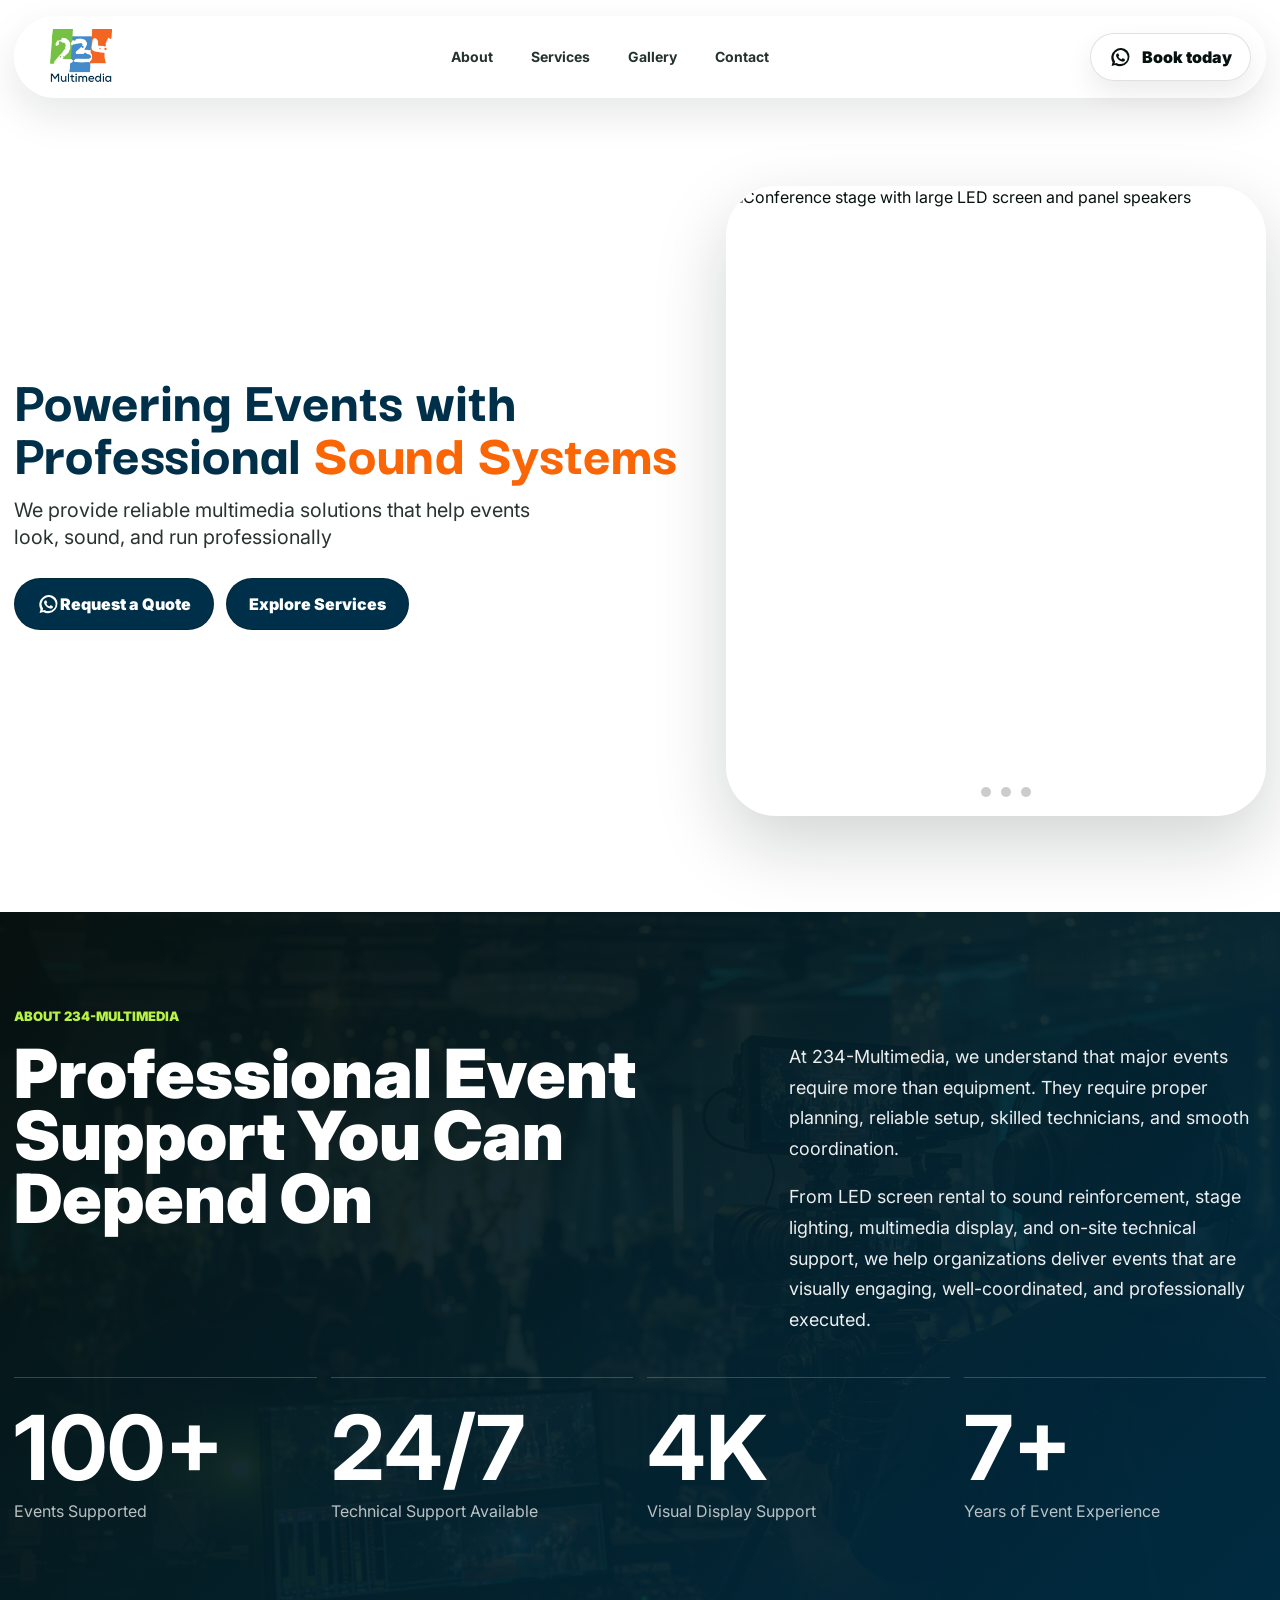
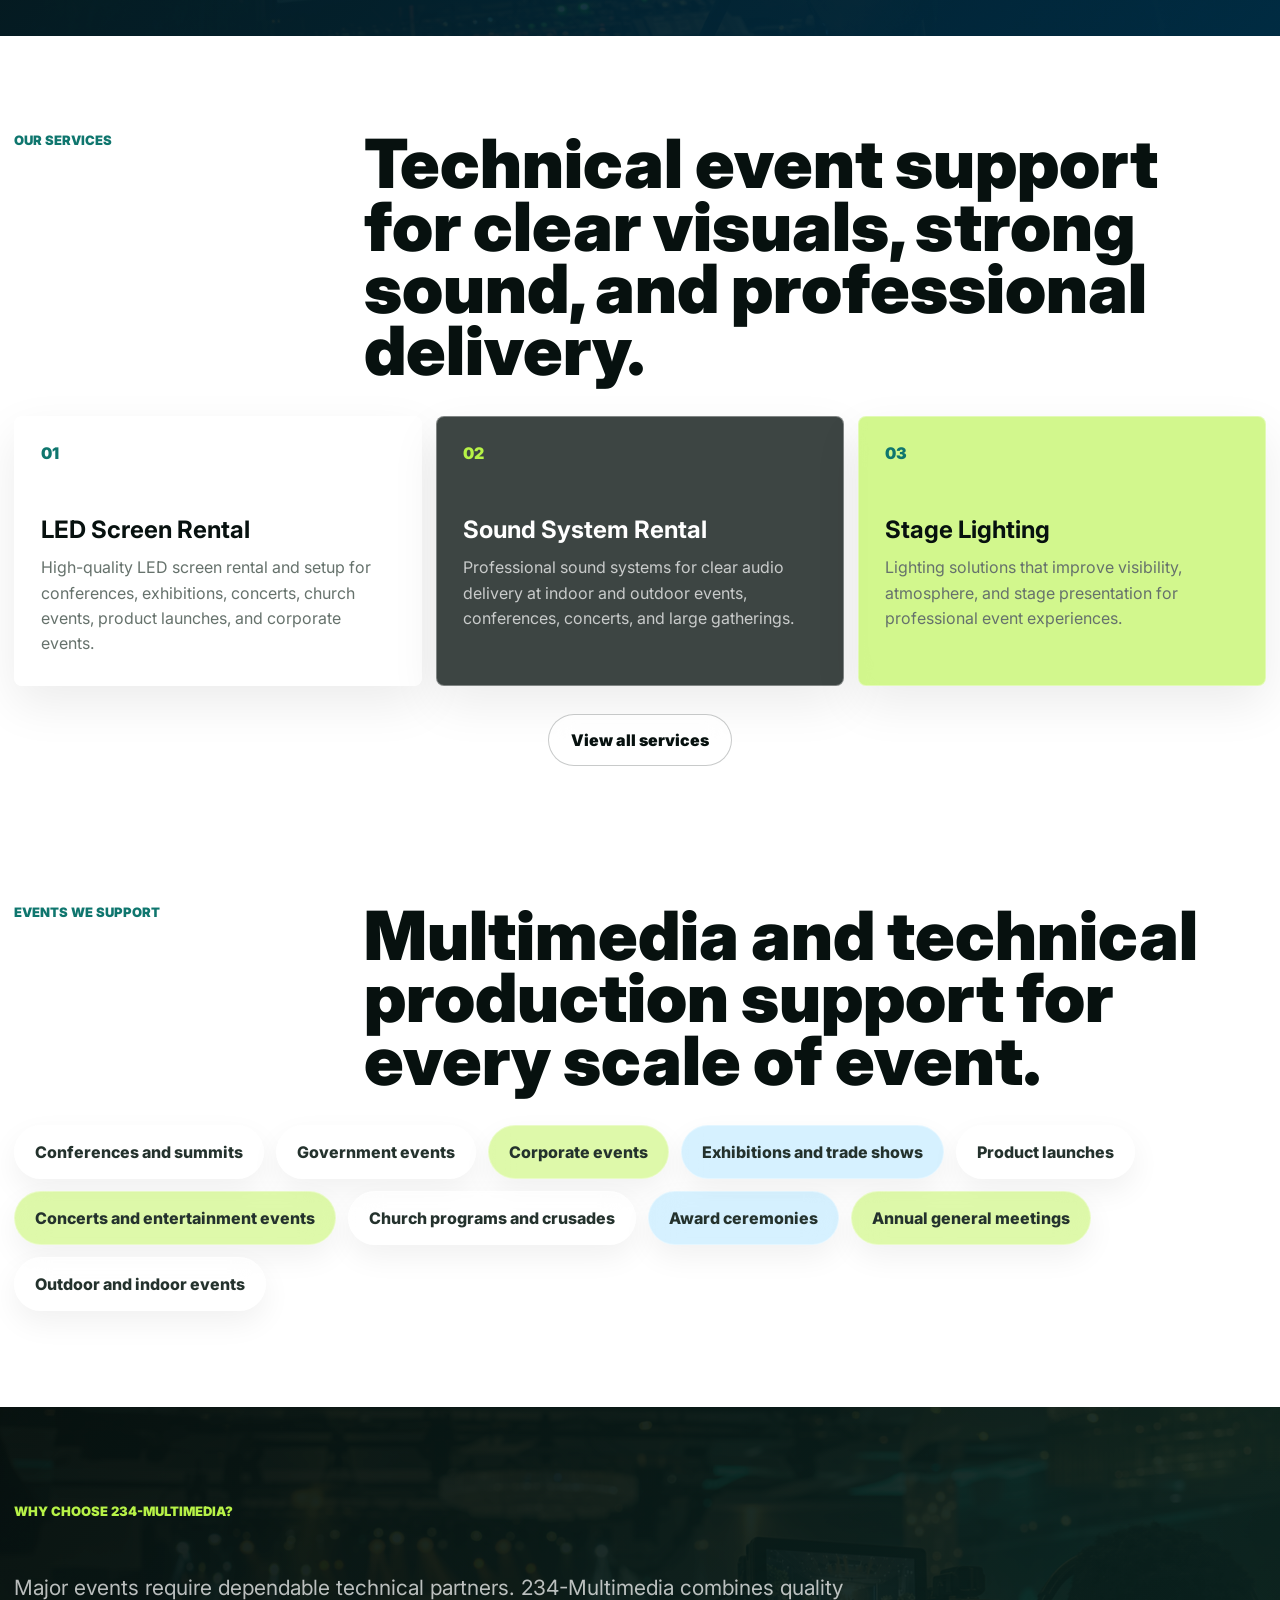
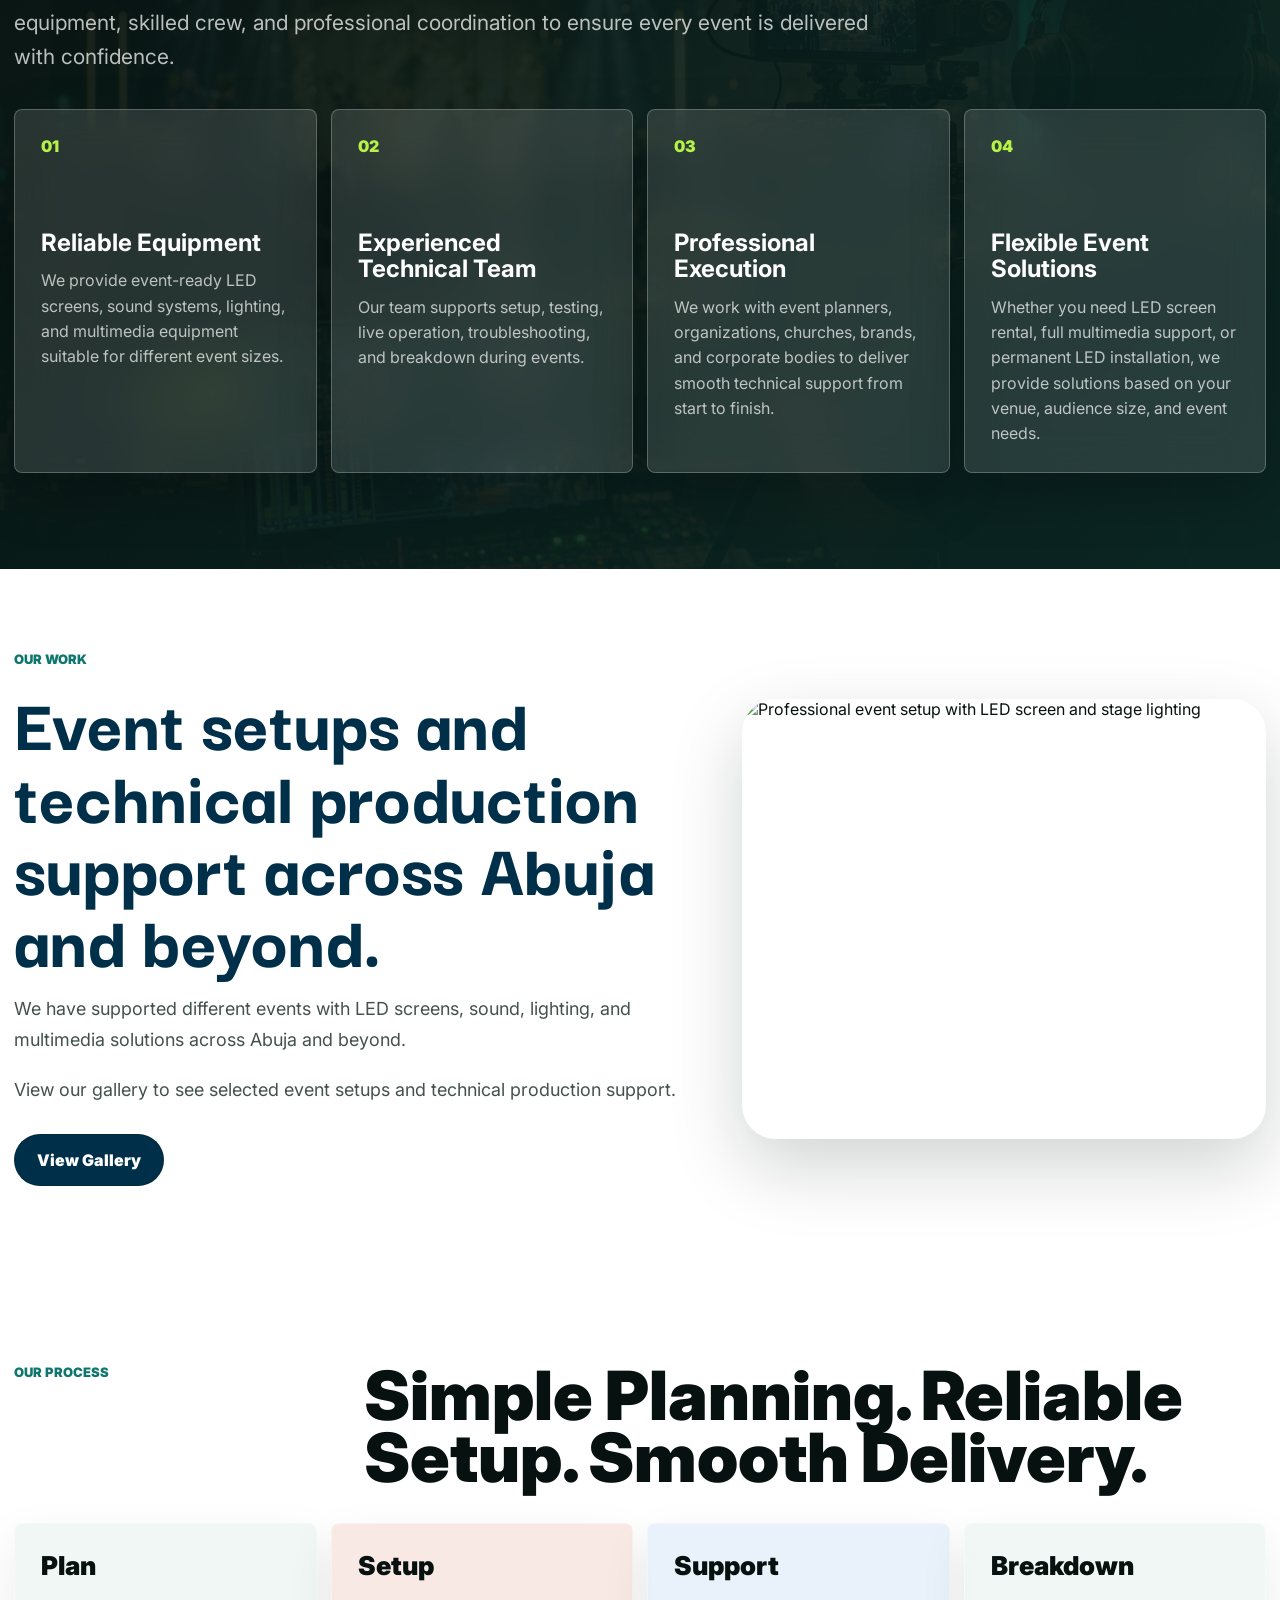
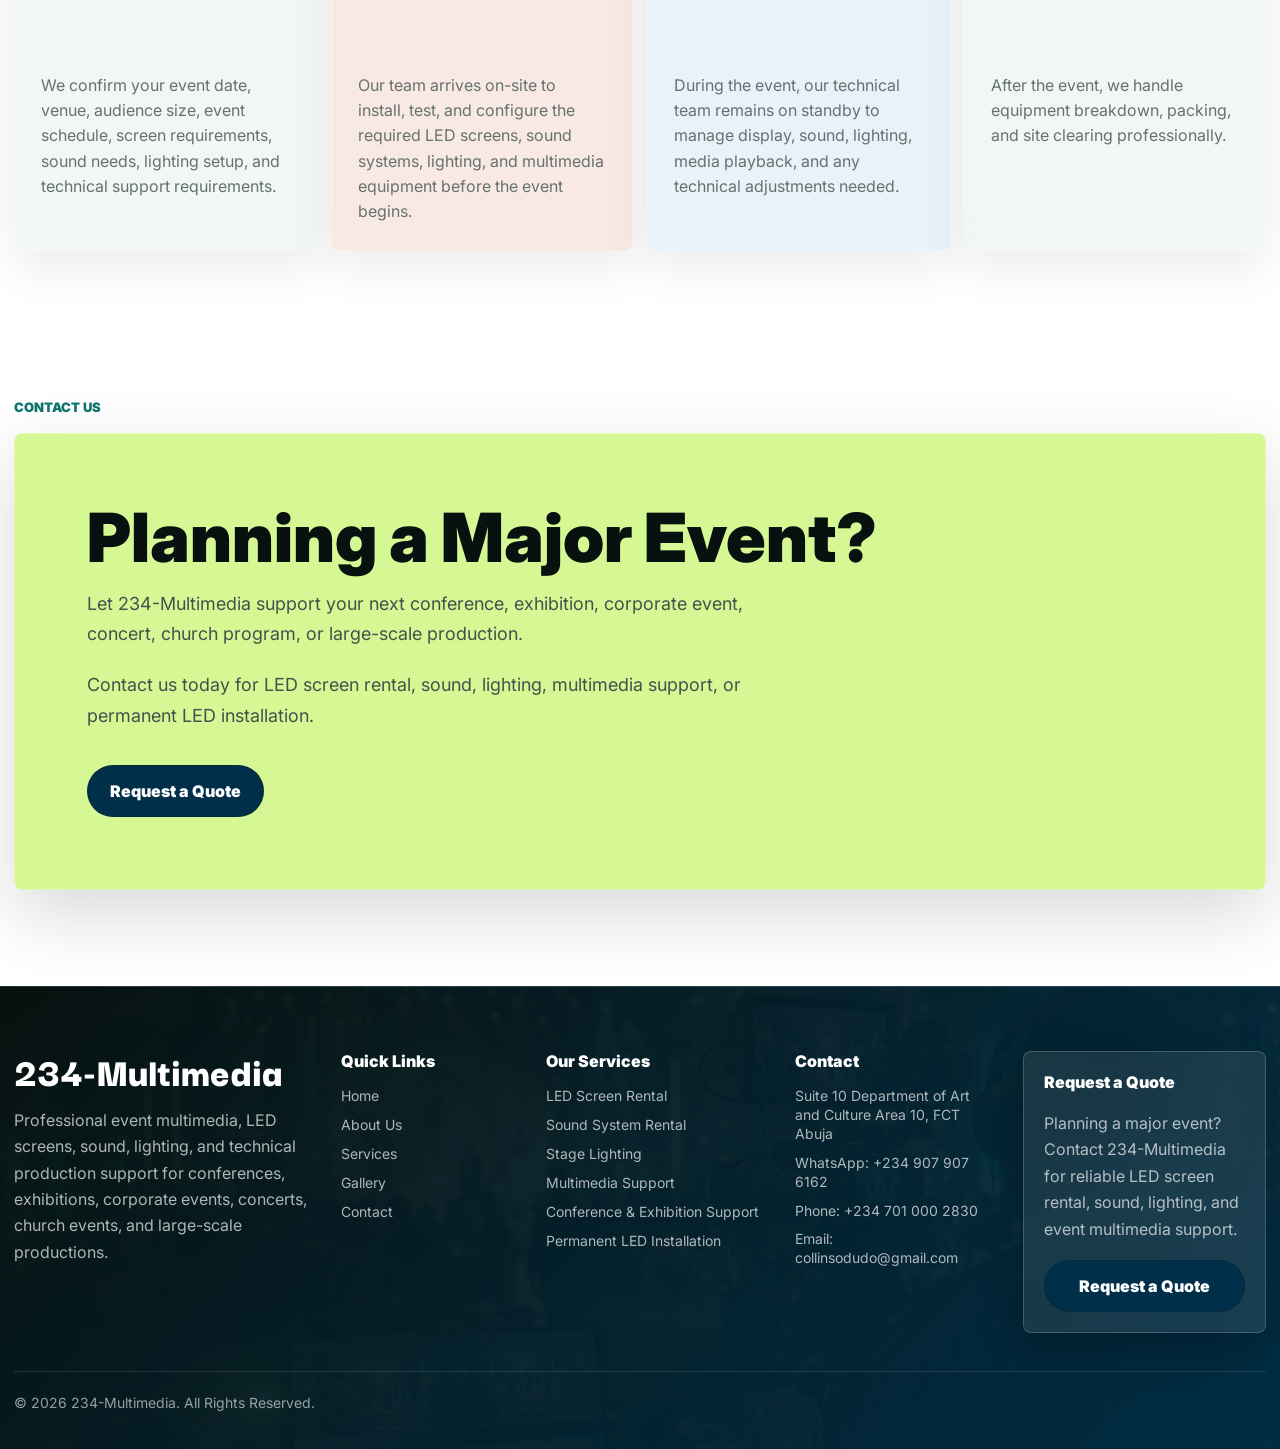
==== index.html @ 144f9b6d "Initial 234-Multimedia website" ====
<!DOCTYPE html>
<html lang="en">
<head>
  <meta charset="UTF-8">
  <meta name="viewport" content="width=device-width, initial-scale=1.0">
  <title>234-Multimedia | LED Screens, Sound, Lighting &amp; Event Support</title>
  <meta name="description" content="234-Multimedia provides LED screen rental, sound systems, stage lighting, media support, and technical production for events across Abuja and beyond.">
  <meta name="robots" content="index, follow">
  <meta name="theme-color" content="#003049">
  <meta name="geo.region" content="NG-FC">
  <meta name="geo.placename" content="Abuja">
  <meta property="og:site_name" content="234-Multimedia">
  <meta property="og:type" content="website">
  <meta property="og:title" content="234-Multimedia | LED Screens, Sound, Lighting &amp; Event Support">
  <meta property="og:description" content="LED screen rental, sound systems, stage lighting, media support, and technical production for events across Abuja and beyond.">
  <meta property="og:image" content="assets/hero-led-3.png">
  <meta name="twitter:card" content="summary_large_image">
  <meta name="twitter:title" content="234-Multimedia | LED Screens, Sound, Lighting &amp; Event Support">
  <meta name="twitter:description" content="LED screen rental, sound systems, stage lighting, media support, and technical production for events across Abuja and beyond.">
  <meta name="twitter:image" content="assets/hero-led-3.png">
  <link rel="preconnect" href="https://fonts.googleapis.com">
  <link rel="preconnect" href="https://fonts.gstatic.com" crossorigin>
  <link rel="preload" as="image" href="assets/hero-led-1.png">
  <link href="https://fonts.googleapis.com/css2?family=Darker+Grotesque:wght@700;800;900&family=Inter:wght@400;500;600;700;800;900&display=swap" rel="stylesheet">
  <link rel="icon" type="image/png" href="assets/234%20logo.png">
  <link rel="stylesheet" href="styles.css">
  <script type="application/ld+json">
    {
      "@context": "https://schema.org",
      "@type": "ProfessionalService",
      "name": "234-Multimedia",
      "description": "Event technical production company providing LED screen rental, sound systems, stage lighting, media support, and permanent LED installation.",
      "telephone": "+2349079076162",
      "email": "collinsodudo@gmail.com",
      "address": {
        "@type": "PostalAddress",
        "streetAddress": "Suite 10 Department of Art and Culture Area 10",
        "addressLocality": "Abuja",
        "addressRegion": "FCT",
        "addressCountry": "NG"
      },
      "areaServed": ["Abuja", "Nigeria"],
      "serviceType": [
        "LED Screen Rental",
        "Sound System Rental",
        "Stage Lighting",
        "Media Support",
        "Conference and Exhibition Support",
        "Permanent LED Screen Installation"
      ]
    }
  </script>
</head>
<body>
  <a class="skip-link" href="#top">Skip to content</a>
  <header class="site-header">
    <a class="brand" href="#top" aria-label="234-Multimedia home">
      <img src="assets/234 logo.png" alt="234-Multimedia" decoding="async">
    </a>

    <button class="menu-toggle" type="button" aria-label="Open menu" aria-expanded="false">
      <span></span>
      <span></span>
    </button>

    <nav class="nav-links" aria-label="Primary navigation">
      <a href="about.html">About</a>
      <a href="services.html">Services</a>
      <a href="work.html">Gallery</a>
      <a href="contact.html">Contact</a>
      <a class="mobile-nav-cta" href="https://wa.me/2349079076162?text=Hello%20234-Multimedia%2C%20I%20would%20like%20to%20request%20a%20quote%20for%20an%20event." target="_blank" rel="noopener">Request Quote</a>
    </nav>

    <a class="header-cta" href="https://wa.me/2349079076162?text=Hello%20234-Multimedia%2C%20I%20would%20like%20to%20book%20your%20event%20multimedia%20service." target="_blank" rel="noopener">
      <span class="whatsapp-icon" aria-hidden="true">
        <svg viewBox="0 0 24 24" focusable="false">
          <path d="M19.1 4.9A9.9 9.9 0 0 0 3.7 17l-1 3.8 3.9-1A9.9 9.9 0 0 0 19.1 4.9Zm-7.1 14a7.2 7.2 0 0 1-3.7-1l-.3-.2-2.2.6.6-2.1-.2-.3A7.3 7.3 0 1 1 12 18.9Zm4-5.4c-.2-.1-1.3-.6-1.5-.7-.2-.1-.4-.1-.5.1l-.7.9c-.1.2-.3.2-.5.1a5.9 5.9 0 0 1-2.9-2.5c-.1-.2 0-.3.1-.4l.4-.5c.1-.1.1-.3.2-.4 0-.1 0-.3-.1-.4l-.7-1.7c-.2-.4-.4-.3-.5-.3h-.5c-.2 0-.4.1-.6.3-.2.2-.8.8-.8 1.9s.8 2.2.9 2.3c.1.2 1.6 2.5 3.9 3.5.6.2 1 .4 1.3.5.6.2 1.1.2 1.5.1.5-.1 1.3-.5 1.5-1.1.2-.5.2-1 .1-1.1 0-.1-.2-.2-.4-.3Z" />
        </svg>
      </span>
      Book today
    </a>
  </header>

  <main id="top">
    <section class="hero hero-led">
      <div class="hero-copy reveal">
        <h1>
          <span>Powering Events with</span>
          <span class="hero-service-line">Professional <span class="hero-service-word" id="heroServiceWord">LED Screens</span></span>
        </h1>
        <p class="hero-text">We provide reliable multimedia solutions that help events look, sound, and run professionally</p>
        <div class="hero-actions">
          <a class="button button-primary" href="https://wa.me/2349079076162?text=Hello%20234-Multimedia%2C%20I%20would%20like%20to%20request%20a%20quote%20for%20an%20event." target="_blank" rel="noopener">
            <span class="whatsapp-icon" aria-hidden="true">
              <svg viewBox="0 0 24 24" focusable="false">
                <path d="M19.1 4.9A9.9 9.9 0 0 0 3.7 17l-1 3.8 3.9-1A9.9 9.9 0 0 0 19.1 4.9Zm-7.1 14a7.2 7.2 0 0 1-3.7-1l-.3-.2-2.2.6.6-2.1-.2-.3A7.3 7.3 0 1 1 12 18.9Zm4-5.4c-.2-.1-1.3-.6-1.5-.7-.2-.1-.4-.1-.5.1l-.7.9c-.1.2-.3.2-.5.1a5.9 5.9 0 0 1-2.9-2.5c-.1-.2 0-.3.1-.4l.4-.5c.1-.1.1-.3.2-.4 0-.1 0-.3-.1-.4l-.7-1.7c-.2-.4-.4-.3-.5-.3h-.5c-.2 0-.4.1-.6.3-.2.2-.8.8-.8 1.9s.8 2.2.9 2.3c.1.2 1.6 2.5 3.9 3.5.6.2 1 .4 1.3.5.6.2 1.1.2 1.5.1.5-.1 1.3-.5 1.5-1.1.2-.5.2-1 .1-1.1 0-.1-.2-.2-.4-.3Z" />
              </svg>
            </span>
            Request a Quote
          </a>
          <a class="button button-primary" href="#services">Explore Services</a>
        </div>
      </div>

      <div class="hero-led-gallery reveal" id="photos" aria-label="LED screen event examples">
        <div class="hero-led-track">
          <figure class="hero-led-card is-active">
            <img src="assets/hero-led-1.png" alt="Conference stage with large LED screen and panel speakers" decoding="async" fetchpriority="high">
          </figure>
          <figure class="hero-led-card">
            <img src="assets/hero-led-2.png" alt="Large conference hall with LED screen, lighting and audience" loading="lazy" decoding="async">
          </figure>
          <figure class="hero-led-card">
            <img src="assets/hero-led-3.png" alt="Professional event presentation using LED screens and stage lighting" loading="lazy" decoding="async">
          </figure>
          <figure class="hero-led-card">
            <img src="assets/hero-led-4.png" alt="Blue-lit stage with large LED display for a formal event" loading="lazy" decoding="async">
          </figure>
        </div>
        <div class="hero-led-dots" aria-label="Hero image slide controls">
          <button class="hero-led-dot is-active" type="button" aria-label="Show image 1" aria-current="true"></button>
          <button class="hero-led-dot" type="button" aria-label="Show image 2"></button>
          <button class="hero-led-dot" type="button" aria-label="Show image 3"></button>
          <button class="hero-led-dot" type="button" aria-label="Show image 4"></button>
        </div>
      </div>
    </section>

    <section class="about-band" id="about">
      <div class="intro section-pad">
        <div class="section-label reveal">About 234-Multimedia</div>
        <div class="intro-grid">
          <h2 class="reveal">Professional Event Support You Can Depend On</h2>
          <div class="intro-copy reveal">
            <p>At 234-Multimedia, we understand that major events require more than equipment. They require proper planning, reliable setup, skilled technicians, and smooth coordination.</p>
            <p>From LED screen rental to sound reinforcement, stage lighting, multimedia display, and on-site technical support, we help organizations deliver events that are visually engaging, well-coordinated, and professionally executed.</p>
          </div>
        </div>
      </div>

      <div class="stats section-pad">
        <div class="stat reveal">
          <strong id="eventCount">0</strong>
          <span>Events Supported</span>
        </div>
        <div class="stat reveal">
          <strong>24/7</strong>
          <span>Technical Support Available</span>
        </div>
        <div class="stat reveal">
          <strong>4K</strong>
          <span>Visual Display Support</span>
        </div>
        <div class="stat reveal">
          <strong>7+</strong>
          <span>Years of Event Experience</span>
        </div>
      </div>
    </section>

    <section class="services section-pad" id="services">
      <div class="section-heading reveal">
        <p class="section-label">Our Services</p>
        <h2>Technical event support for clear visuals, strong sound, and professional delivery.</h2>
      </div>

      <div class="service-grid">
        <article class="service-card service-card-static reveal">
          <span class="service-number">01</span>
          <h3>LED Screen Rental</h3>
          <p>High-quality LED screen rental and setup for conferences, exhibitions, concerts, church events, product launches, and corporate events.</p>
        </article>
        <article class="service-card service-card-static reveal">
          <span class="service-number">02</span>
          <h3>Sound System Rental</h3>
          <p>Professional sound systems for clear audio delivery at indoor and outdoor events, conferences, concerts, and large gatherings.</p>
        </article>
        <article class="service-card service-card-static reveal">
          <span class="service-number">03</span>
          <h3>Stage Lighting</h3>
          <p>Lighting solutions that improve visibility, atmosphere, and stage presentation for professional event experiences.</p>
        </article>
      </div>

      <div class="section-action reveal">
        <a class="button button-secondary" href="services.html">View all services</a>
      </div>
    </section>

    <section class="event-types section-pad">
      <div class="section-heading reveal">
        <p class="section-label">Events We Support</p>
        <h2>Multimedia and technical production support for every scale of event.</h2>
      </div>

      <div class="event-type-grid reveal" aria-label="Events supported by 234-Multimedia">
        <span>Conferences and summits</span>
        <span>Government events</span>
        <span>Corporate events</span>
        <span>Exhibitions and trade shows</span>
        <span>Product launches</span>
        <span>Concerts and entertainment events</span>
        <span>Church programs and crusades</span>
        <span>Award ceremonies</span>
        <span>Annual general meetings</span>
        <span>Outdoor and indoor events</span>
      </div>
    </section>

    <section class="showcase section-pad" id="work">
      <div class="showcase-header reveal">
        <p class="section-label">Why Choose 234-Multimedia?</p>
      </div>

      <p class="showcase-intro reveal">Major events require dependable technical partners. 234-Multimedia combines quality equipment, skilled crew, and professional coordination to ensure every event is delivered with confidence.</p>

      <div class="why-card-grid">
        <article class="why-card reveal">
          <span>01</span>
          <h3>Reliable Equipment</h3>
          <p>We provide event-ready LED screens, sound systems, lighting, and multimedia equipment suitable for different event sizes.</p>
        </article>
        <article class="why-card reveal">
          <span>02</span>
          <h3>Experienced Technical Team</h3>
          <p>Our team supports setup, testing, live operation, troubleshooting, and breakdown during events.</p>
        </article>
        <article class="why-card reveal">
          <span>03</span>
          <h3>Professional Execution</h3>
          <p>We work with event planners, organizations, churches, brands, and corporate bodies to deliver smooth technical support from start to finish.</p>
        </article>
        <article class="why-card reveal">
          <span>04</span>
          <h3>Flexible Event Solutions</h3>
          <p>Whether you need LED screen rental, full multimedia support, or permanent LED installation, we provide solutions based on your venue, audience size, and event needs.</p>
        </article>
      </div>
    </section>

    <section class="our-work-preview section-pad">
      <div class="work-preview-copy reveal">
        <p class="section-label">Our Work</p>
        <h2>Event setups and technical production support across Abuja and beyond.</h2>
        <p>We have supported different events with LED screens, sound, lighting, and multimedia solutions across Abuja and beyond.</p>
        <p>View our gallery to see selected event setups and technical production support.</p>
        <a class="button button-primary" href="work.html">View Gallery</a>
      </div>
      <figure class="work-preview-media reveal">
        <img src="assets/hero-led-3.png" alt="Professional event setup with LED screen and stage lighting" loading="lazy" decoding="async">
      </figure>
    </section>

    <section class="process section-pad" id="process">
      <div class="section-heading reveal">
        <p class="section-label">Our Process</p>
        <h2>Simple Planning. Reliable Setup. Smooth Delivery.</h2>
      </div>
      <div class="process-grid">
        <div class="process-step reveal">
          <span>Plan</span>
          <p>We confirm your event date, venue, audience size, event schedule, screen requirements, sound needs, lighting setup, and technical support requirements.</p>
        </div>
        <div class="process-step reveal">
          <span>Setup</span>
          <p>Our team arrives on-site to install, test, and configure the required LED screens, sound systems, lighting, and multimedia equipment before the event begins.</p>
        </div>
        <div class="process-step reveal">
          <span>Support</span>
          <p>During the event, our technical team remains on standby to manage display, sound, lighting, media playback, and any technical adjustments needed.</p>
        </div>
        <div class="process-step reveal">
          <span>Breakdown</span>
          <p>After the event, we handle equipment breakdown, packing, and site clearing professionally.</p>
        </div>
      </div>
    </section>

    <section class="contact section-pad" id="contact">
      <p class="section-label reveal">Contact Us</p>
      <div class="contact-panel reveal">
        <h2>Planning a Major Event?</h2>
        <p>Let 234-Multimedia support your next conference, exhibition, corporate event, concert, church program, or large-scale production.</p>
        <p>Contact us today for LED screen rental, sound, lighting, multimedia support, or permanent LED installation.</p>
        <div class="contact-actions">
          <a class="button button-primary" href="https://wa.me/2349079076162?text=Hello%20234-Multimedia%2C%20I%20would%20like%20to%20request%20a%20quote%20for%20an%20event." target="_blank" rel="noopener">Request a Quote</a>
        </div>
      </div>
    </section>
  </main>

  <footer class="site-footer">
    <div class="footer-grid">
      <div class="footer-brand">
        <h2>234-Multimedia</h2>
        <p>Professional event multimedia, LED screens, sound, lighting, and technical production support for conferences, exhibitions, corporate events, concerts, church events, and large-scale productions.</p>
      </div>

      <div>
        <h3>Quick Links</h3>
        <nav class="footer-links" aria-label="Footer quick links">
          <a href="index.html">Home</a>
          <a href="about.html">About Us</a>
          <a href="services.html">Services</a>
          <a href="work.html">Gallery</a>
          <a href="contact.html">Contact</a>
        </nav>
      </div>

      <div>
        <h3>Our Services</h3>
        <nav class="footer-links" aria-label="Footer services">
          <a href="services.html">LED Screen Rental</a>
          <a href="services.html">Sound System Rental</a>
          <a href="services.html">Stage Lighting</a>
          <a href="services.html">Multimedia Support</a>
          <a href="services.html">Conference & Exhibition Support</a>
          <a href="services.html">Permanent LED Installation</a>
        </nav>
      </div>

      <div>
        <h3>Contact</h3>
        <div class="footer-links">
          <span>Suite 10 Department of Art and Culture Area 10, FCT Abuja</span>
          <a href="https://wa.me/2349079076162" target="_blank" rel="noopener">WhatsApp: +234 907 907 6162</a>
          <a href="tel:+2347010002830">Phone: +234 701 000 2830</a>
          <a href="mailto:collinsodudo@gmail.com">Email: collinsodudo@gmail.com</a>
        </div>
      </div>

      <div class="footer-cta">
        <h3>Request a Quote</h3>
        <p>Planning a major event? Contact 234-Multimedia for reliable LED screen rental, sound, lighting, and event multimedia support.</p>
        <a class="button button-primary" href="https://wa.me/2349079076162?text=Hello%20234-Multimedia%2C%20I%20would%20like%20to%20request%20a%20quote%20for%20an%20event." target="_blank" rel="noopener">Request a Quote</a>
      </div>
    </div>

    <div class="footer-bottom">
      <span>&copy; 2026 234-Multimedia. All Rights Reserved.</span>
    </div>
  </footer>

  <script src="script.js"></script>
</body>
</html>
---- styles.css ----
:root {
  --ink: #07110f;
  --paper: #edf2ee;
  --muted: #66726c;
  --line: rgba(255, 255, 255, 0.35);
  --teal: #0f766e;
  --navy: #003049;
  --lime: #b7f247;
  --coral: #ff8468;
  --blue: #8ed8ff;
  --white: #ffffff;
  --glass: rgba(255, 255, 255, 0.58);
  --glass-strong: rgba(255, 255, 255, 0.78);
  --shadow: 0 24px 70px rgba(7, 17, 15, 0.16);
  --page-width: min(1360px, calc(100% - 28px));
}

* {
  box-sizing: border-box;
}

html {
  scroll-behavior: smooth;
}

body {
  margin: 0;
  background: #ffffff;
  color: var(--ink);
  font-family: "Inter", Arial, sans-serif;
  overflow-x: hidden;
}

body::before {
  display: none;
  content: "";
  position: fixed;
  inset: 0;
  z-index: -1;
  background-image:
    linear-gradient(rgba(7, 17, 15, 0.045) 1px, transparent 1px),
    linear-gradient(90deg, rgba(7, 17, 15, 0.045) 1px, transparent 1px);
  background-size: 72px 72px;
  mask-image: linear-gradient(to bottom, rgba(0, 0, 0, 0.8), transparent 78%);
}

body::after {
  display: none;
  content: "";
  position: fixed;
  right: -18vw;
  bottom: 6vh;
  z-index: -1;
  width: 42vw;
  height: 42vw;
  border-radius: 50%;
  background: radial-gradient(circle, rgba(255, 132, 104, 0.22), transparent 68%);
  animation: floatGlow 9s ease-in-out infinite alternate;
}

body.menu-open {
  overflow: hidden;
}

a {
  color: inherit;
  text-decoration: none;
}

.skip-link {
  position: fixed;
  top: 12px;
  left: 12px;
  z-index: 100;
  padding: 10px 14px;
  border-radius: 999px;
  background: var(--navy);
  color: var(--white);
  font-weight: 900;
  transform: translateY(-140%);
  transition: transform 180ms ease;
}

.skip-link:focus {
  transform: translateY(0);
}

img {
  display: block;
  max-width: 100%;
}

.site-header {
  position: sticky;
  top: 0;
  z-index: 20;
  display: flex;
  align-items: center;
  justify-content: space-between;
  gap: 24px;
  width: var(--page-width);
  margin: 16px auto 0;
  padding: 12px 14px 12px 18px;
  border: 1px solid var(--line);
  border-radius: 999px;
  background: rgba(255, 255, 255, 0.52);
  box-shadow: 0 16px 42px rgba(7, 17, 15, 0.1);
  backdrop-filter: blur(18px);
}

.brand,
.nav-links,
.hero-actions,
.contact-actions,
.header-cta {
  display: flex;
  align-items: center;
}

.brand {
  display: inline-flex;
  align-items: center;
}

.brand img {
  width: 96px;
  height: auto;
  max-height: 56px;
  object-fit: contain;
}

.nav-links {
  gap: 6px;
}

.nav-links a {
  min-height: 42px;
  padding: 12px 16px;
  border-radius: 999px;
  color: #24322d;
  font-size: 14px;
  font-weight: 700;
}

.nav-links a:hover {
  background: rgba(255, 255, 255, 0.72);
}

.nav-links a[aria-current="page"] {
  background: var(--navy);
  color: var(--white);
  box-shadow: 0 10px 24px rgba(0, 48, 73, 0.18);
}

.nav-links .mobile-nav-cta {
  display: none;
}

.header-cta {
  justify-content: center;
  gap: 10px;
  min-height: 48px;
  padding: 0 18px;
  border: 1px solid rgba(7, 17, 15, 0.12);
  border-radius: 999px;
  background: rgba(255, 255, 255, 0.62);
  color: var(--ink);
  font-weight: 900;
  box-shadow: 0 12px 28px rgba(7, 17, 15, 0.08);
}

.menu-toggle {
  display: none;
  width: 46px;
  height: 46px;
  border: 0;
  border-radius: 50%;
  background: var(--ink);
  cursor: pointer;
}

.menu-toggle span {
  display: block;
  width: 18px;
  height: 2px;
  margin: 5px auto;
  background: var(--lime);
}

.hero {
  display: grid;
  grid-template-columns: minmax(0, 0.9fr) minmax(360px, 1.1fr);
  align-items: stretch;
  gap: 34px;
  width: var(--page-width);
  min-height: calc(100vh - 82px);
  margin: 0 auto;
  padding: 58px 0 28px;
}

.hero-led {
  display: grid;
  grid-template-columns: minmax(360px, 0.48fr) minmax(330px, 0.52fr);
  align-items: center;
  gap: clamp(28px, 6vw, 96px);
  min-height: calc(100vh - 108px);
  padding-top: clamp(44px, 7vw, 88px);
  padding-bottom: clamp(58px, 8vw, 96px);
  overflow: visible;
}

.hero-copy {
  align-self: center;
  padding: clamp(24px, 4vw, 46px);
  border: 1px solid var(--line);
  border-radius: 28px;
  background: rgba(255, 255, 255, 0.5);
  box-shadow: var(--shadow);
  backdrop-filter: blur(22px);
}

.hero-led .hero-copy {
  width: 100%;
  margin: 0;
  padding: 0;
  text-align: left;
  border: 0;
  border-radius: 0;
  background: transparent;
  box-shadow: none;
  backdrop-filter: none;
}

.hero-copy,
.hero-media,
.service-card,
.process-step,
.contact-panel {
  -webkit-backdrop-filter: blur(22px);
}

.eyebrow,
.section-label {
  margin: 0 0 18px;
  color: var(--teal);
  font-size: 13px;
  font-weight: 900;
  letter-spacing: 0;
  text-transform: uppercase;
}

.hero h1,
.intro h2,
.section-heading h2,
.showcase-header h2,
.contact-panel h2 {
  margin: 0;
  font-weight: 900;
  letter-spacing: 0;
  line-height: 0.92;
}

.hero h1 {
  max-width: 780px;
  font-size: clamp(48px, 8vw, 112px);
}

.hero-led h1 {
  max-width: 720px;
  margin: 0;
  color: #003049;
  font-family: "Darker Grotesque", "Inter", Arial, sans-serif;
  font-size: clamp(44px, 4.7vw, 68px);
  font-weight: 800;
  line-height: 0.88;
}

.hero-led h1 > span {
  display: block;
}

.hero-led h1 > span:first-child {
  white-space: nowrap;
}

.hero-led h1 > .hero-service-line {
  white-space: nowrap;
}

.hero-service-word {
  display: inline-block;
  color: #FA6506;
  min-height: 0.9em;
  vertical-align: baseline;
  transition: opacity 220ms ease, transform 220ms ease;
}

.hero-service-word.is-changing {
  opacity: 0;
  transform: translateY(8px);
}

.hero-text {
  max-width: 570px;
  margin: 24px 0 0;
  color: #44524c;
  font-size: clamp(17px, 2vw, 21px);
  line-height: 1.55;
}

.hero-led .hero-text {
  max-width: 540px;
  margin: 18px 0 0;
  color: rgba(7, 17, 15, 0.86);
  font-size: clamp(16px, 1.55vw, 20px);
  line-height: 1.35;
}

.hero-actions,
.contact-actions {
  flex-wrap: wrap;
  gap: 12px;
  margin-top: 34px;
}

.hero-led .hero-actions {
  justify-content: flex-start;
  margin-top: 28px;
}

.button {
  display: inline-flex;
  align-items: center;
  justify-content: center;
  min-height: 52px;
  padding: 0 22px;
  border: 1px solid rgba(7, 17, 15, 0.22);
  border-radius: 999px;
  font-weight: 900;
}

.button-primary {
  background: var(--navy);
  color: var(--white);
}

.whatsapp-icon {
  display: inline-flex;
  align-items: center;
  justify-content: center;
  width: 23px;
  height: 23px;
  flex: 0 0 23px;
}

.whatsapp-icon svg {
  width: 100%;
  height: 100%;
  fill: currentColor;
}

.button-secondary {
  background: rgba(255, 255, 255, 0.52);
  backdrop-filter: blur(14px);
}

.hero-media {
  position: relative;
  min-height: 640px;
  border: 1px solid rgba(255, 255, 255, 0.35);
  border-radius: 34px;
  overflow: hidden;
  background: #101916;
  box-shadow: var(--shadow);
  transform-style: preserve-3d;
}

.hero-led-gallery {
  position: relative;
  justify-self: end;
  width: min(540px, 100%);
  height: clamp(540px, 70vh, 700px);
  margin: 0;
  overflow: hidden;
  border: 1px solid rgba(255, 255, 255, 0.44);
  border-radius: 50px;
  box-shadow: 0 28px 72px rgba(7, 17, 15, 0.18);
  mask-image: none;
}

.hero-led-track {
  position: relative;
  width: 100%;
  height: 100%;
  padding: 0;
}

.hero-led-card {
  position: absolute;
  inset: 0;
  margin: 0;
  border: 0;
  border-radius: inherit;
  overflow: hidden;
  background: transparent;
  box-shadow: none;
  isolation: isolate;
  opacity: 0;
  pointer-events: none;
  transform: scale(1.02);
  transition: opacity 700ms ease, transform 700ms ease;
}

.hero-led-card.is-active {
  z-index: 1;
  opacity: 1;
  pointer-events: auto;
  transform: scale(1);
}

.hero-led-card img {
  width: 100%;
  height: 100%;
  object-fit: cover;
  border-radius: inherit;
}

.hero-led-dots {
  position: absolute;
  left: 50%;
  bottom: 18px;
  z-index: 3;
  display: flex;
  align-items: center;
  gap: 10px;
  transform: translateX(-50%);
}

.hero-led-dot {
  width: 10px;
  height: 10px;
  padding: 0;
  border: 0;
  border-radius: 50%;
  background: rgba(196, 196, 196, 0.86);
  cursor: pointer;
  transition: background 200ms ease, transform 200ms ease;
}

.hero-led-dot.is-active {
  background: #ffffff;
  transform: scale(1.22);
}

.hero-led-dot:focus-visible {
  outline: 2px solid #ffffff;
  outline-offset: 4px;
}

.hero-media::before {
  content: "";
  position: absolute;
  inset: 0;
  z-index: 1;
  background: linear-gradient(90deg, rgba(7, 17, 15, 0.2), rgba(7, 17, 15, 0.03) 42%, rgba(183, 242, 71, 0.12));
  pointer-events: none;
}

.hero-media img {
  width: 100%;
  height: 100%;
  min-height: 640px;
  object-fit: cover;
}

.media-card {
  position: absolute;
  z-index: 2;
  width: min(270px, calc(100% - 36px));
  padding: 16px;
  border: 1px solid rgba(255, 255, 255, 0.32);
  border-radius: 18px;
  background: rgba(255, 255, 255, 0.62);
  box-shadow: 0 16px 34px rgba(7, 17, 15, 0.16);
  backdrop-filter: blur(18px);
}

.media-card span {
  display: block;
  margin-bottom: 8px;
  color: var(--teal);
  font-size: 12px;
  font-weight: 900;
  text-transform: uppercase;
}

.media-card strong {
  display: block;
  font-size: 18px;
  line-height: 1.15;
  transition: opacity 220ms ease, transform 220ms ease;
}

.media-card strong.is-changing {
  opacity: 0;
  transform: translateY(8px);
}

.media-card-top {
  top: 24px;
  left: 24px;
}

.media-card-bottom {
  right: 24px;
  bottom: 24px;
}

.section-pad {
  width: var(--page-width);
  margin: 0 auto;
  padding: 96px 0;
}

.intro-grid {
  display: grid;
  grid-template-columns: 1fr 0.65fr;
  gap: 42px;
  align-items: start;
}

.about-band {
  width: 100%;
  max-width: none;
  background:
    linear-gradient(135deg, rgba(7, 17, 15, 0.96), rgba(0, 48, 73, 0.9)),
    url("assets/event-hero.png") center / cover;
  color: var(--white);
}

.about-band .intro {
  padding-bottom: 42px;
}

.about-band .section-label {
  color: var(--lime);
}

.about-band h2 {
  color: var(--white);
}

.about-band p {
  color: rgba(255, 255, 255, 0.88);
}

.about-band .intro-copy p {
  color: rgba(255, 255, 255, 0.92) !important;
}

.about-band .stats {
  padding-top: 0;
  padding-bottom: 82px;
}

.about-band .stat {
  border-top-color: rgba(255, 255, 255, 0.2);
}

.about-band .stat strong {
  color: var(--white);
}

.about-band .stat span {
  color: rgba(255, 255, 255, 0.72);
}

.intro h2,
.section-heading h2,
.showcase-header h2,
.contact-panel h2 {
  font-size: clamp(38px, 5.3vw, 78px);
}

.intro p,
.contact-panel p {
  margin: 0;
  color: #44524c;
  font-size: 18px;
  line-height: 1.7;
}

.intro-copy {
  display: grid;
  gap: 18px;
}

.intro-copy p {
  max-width: 680px;
}

.section-heading,
.showcase-header {
  display: grid;
  grid-template-columns: 0.35fr 1fr;
  gap: 34px;
  align-items: start;
  margin-bottom: 34px;
}

.service-grid {
  display: grid;
  grid-template-columns: repeat(3, 1fr);
  gap: 14px;
}

.service-card {
  position: relative;
  min-height: 270px;
  padding: 26px;
  border: 1px solid var(--line);
  border-radius: 8px;
  background: var(--glass);
  box-shadow: 0 18px 48px rgba(7, 17, 15, 0.08);
  backdrop-filter: blur(22px);
  overflow: hidden;
  cursor: default;
  transition: transform 220ms ease, box-shadow 220ms ease, background 220ms ease, border-color 220ms ease;
}

.service-card::after {
  content: "";
  position: absolute;
  right: 22px;
  bottom: 20px;
  color: var(--teal);
  font-size: 13px;
  font-weight: 900;
  opacity: 0;
  transform: translateX(-8px);
  transition: opacity 220ms ease, transform 220ms ease;
}

.service-card-static::after {
  content: "";
}

.service-card:hover,
.process-step:hover {
  transform: translateY(-8px);
  box-shadow: 0 28px 70px rgba(7, 17, 15, 0.16);
}

.service-card:hover {
  border-color: rgba(0, 48, 73, 0.28);
}

.service-card:hover::after {
  opacity: 1;
  transform: translateX(0);
}

.service-card:nth-child(2),
.service-card:nth-child(5) {
  background: rgba(7, 17, 15, 0.78);
  color: var(--white);
}

.service-card:nth-child(2)::after,
.service-card:nth-child(5)::after {
  color: var(--lime);
}

.service-card:nth-child(3) {
  background: rgba(183, 242, 71, 0.62);
}

.section-action {
  display: flex;
  justify-content: center;
  margin-top: 28px;
}

.page-hero {
  padding-top: 96px;
  padding-bottom: 40px;
  text-align: center;
}

.page-hero h1 {
  max-width: 980px;
  margin: 0 auto;
  color: var(--navy);
  font-family: "Darker Grotesque", "Inter", Arial, sans-serif;
  font-size: clamp(40px, 5.2vw, 72px);
  font-weight: 800;
  line-height: 0.92;
}

.page-hero p:not(.section-label) {
  max-width: 780px;
  margin: 22px auto 0;
  color: #44524c;
  font-size: clamp(17px, 2vw, 21px);
  line-height: 1.55;
}

.services-page-list {
  padding-top: 36px;
}

.services-detail-grid {
  grid-template-columns: repeat(2, 1fr);
}

.services-detail-grid .service-card {
  min-height: 340px;
}

.about-page {
  padding-top: 10px;
}

.about-title {
  font-size: clamp(46px, 6vw, 86px);
}

.about-story {
  display: grid;
  gap: 18px;
  max-width: none;
  margin-bottom: 46px;
}

.about-story p {
  margin: 0;
  color: #44524c;
  font-size: clamp(18px, 2vw, 22px);
  line-height: 1.7;
}

.about-card-grid {
  display: grid;
  grid-template-columns: repeat(2, 1fr);
  gap: 14px;
}

.about-card {
  min-height: 320px;
  padding: 30px;
  border: 1px solid var(--line);
  border-radius: 8px;
  background: rgba(255, 255, 255, 0.58);
  box-shadow: 0 18px 48px rgba(7, 17, 15, 0.08);
  backdrop-filter: blur(22px);
  -webkit-backdrop-filter: blur(22px);
}

.about-card h2 {
  margin: 0 0 18px;
  color: var(--navy);
  font-family: "Darker Grotesque", "Inter", Arial, sans-serif;
  font-size: clamp(36px, 4vw, 58px);
  line-height: 0.92;
}

.about-card .section-label {
  margin-bottom: 16px;
}

.about-card p {
  margin: 0;
  color: #44524c;
  line-height: 1.7;
}

.about-card p + p {
  margin-top: 14px;
}

.core-values {
  margin-top: 70px;
  text-align: center;
}

.contact-page {
  padding-top: 36px;
}

.contact-page-intro {
  display: grid;
  gap: 18px;
  max-width: 1000px;
  margin-bottom: 46px;
}

.contact-page-intro p {
  margin: 0;
  color: #44524c;
  font-size: clamp(18px, 2vw, 22px);
  line-height: 1.7;
}

.contact-page-grid {
  display: grid;
  grid-template-columns: 1fr;
  gap: 42px;
}

.contact-form-title {
  margin-bottom: 20px;
  text-align: center;
}

.contact-info-card {
  padding: 30px;
  border: 1px solid var(--line);
  border-radius: 8px;
  background: rgba(255, 255, 255, 0.58);
  box-shadow: 0 18px 48px rgba(7, 17, 15, 0.08);
  backdrop-filter: blur(22px);
  -webkit-backdrop-filter: blur(22px);
}

.contact-info-card h2 {
  max-width: 760px;
  margin: 0 0 26px;
  color: var(--navy);
  font-family: "Darker Grotesque", "Inter", Arial, sans-serif;
  font-size: clamp(34px, 4vw, 54px);
  line-height: 0.95;
}

.contact-info-card h3 {
  margin: 0 0 12px;
  color: var(--navy);
  font-size: 18px;
}

.contact-info-card ul {
  display: grid;
  grid-template-columns: repeat(2, 1fr);
  gap: 10px 18px;
  margin: 0;
  padding-left: 18px;
  color: #44524c;
  line-height: 1.55;
}

.contact-form {
  display: grid;
  grid-template-columns: repeat(2, 1fr);
  gap: 14px;
}

.contact-form label {
  display: grid;
  gap: 8px;
}

.contact-form span {
  color: #24322d;
  font-size: 13px;
  font-weight: 900;
}

.contact-form input,
.contact-form select,
.contact-form textarea {
  width: 100%;
  border: 1px solid rgba(7, 17, 15, 0.12);
  border-radius: 8px;
  background: rgba(255, 255, 255, 0.7);
  color: var(--ink);
  font: inherit;
  padding: 14px 15px;
  outline: none;
}

.contact-form textarea {
  resize: vertical;
}

.contact-form input:focus,
.contact-form select:focus,
.contact-form textarea:focus {
  border-color: rgba(0, 48, 73, 0.42);
  box-shadow: 0 0 0 4px rgba(0, 48, 73, 0.08);
}

.contact-form .form-wide,
.contact-form .button {
  grid-column: 1 / -1;
}

.contact-form-simple {
  grid-template-columns: 1fr;
  margin-bottom: 28px;
}

.contact-detail-list {
  display: grid;
  gap: 22px;
}

.contact-detail-list div {
  display: grid;
  gap: 8px;
}

.contact-detail-list span,
.contact-detail-list a {
  color: #44524c;
  line-height: 1.55;
}

.contact-detail-list a:hover {
  color: var(--navy);
}

.contact-page-cta {
  margin-top: 48px;
}

.core-value-grid {
  justify-content: center;
  max-width: 980px;
  margin: 0 auto;
}

.core-value-grid span {
  flex: 0 1 calc(25% - 12px);
  justify-content: center;
}

.event-types {
  padding-top: 42px;
}

.event-type-grid {
  display: flex;
  flex-wrap: wrap;
  gap: 12px;
}

.event-type-grid span {
  display: inline-flex;
  align-items: center;
  min-height: 54px;
  padding: 0 20px;
  border: 1px solid var(--line);
  border-radius: 999px;
  background: rgba(255, 255, 255, 0.58);
  color: #24322d;
  font-weight: 800;
  box-shadow: 0 12px 30px rgba(7, 17, 15, 0.06);
  backdrop-filter: blur(16px);
  -webkit-backdrop-filter: blur(16px);
  cursor: default;
  transition: transform 180ms ease, box-shadow 180ms ease, background 180ms ease, border-color 180ms ease;
}

.event-type-grid span:hover {
  transform: translateY(-5px);
  border-color: rgba(0, 48, 73, 0.24);
  background: rgba(255, 255, 255, 0.76);
  box-shadow: 0 20px 46px rgba(7, 17, 15, 0.12);
}

.event-type-grid span:nth-child(3n) {
  background: rgba(183, 242, 71, 0.46);
}

.event-type-grid span:nth-child(4n) {
  background: rgba(142, 216, 255, 0.36);
}

.service-number {
  display: inline-flex;
  margin-bottom: 54px;
  color: var(--teal);
  font-weight: 900;
}

.service-card:nth-child(2) .service-number,
.service-card:nth-child(5) .service-number {
  color: var(--lime);
}

.service-card h3 {
  margin: 0 0 12px;
  font-size: 24px;
  line-height: 1.1;
}

.service-card p,
.process-step p,
.stat span {
  margin: 0;
  color: var(--muted);
  line-height: 1.58;
}

.service-card p + p {
  margin-top: 12px;
}

.service-card:nth-child(2) p,
.service-card:nth-child(5) p {
  color: rgba(255, 255, 255, 0.72);
}

.showcase {
  width: 100%;
  max-width: none;
  padding-right: max(14px, calc((100vw - 1360px) / 2));
  padding-left: max(14px, calc((100vw - 1360px) / 2));
  background:
    linear-gradient(135deg, rgba(7, 17, 15, 0.94), rgba(12, 42, 38, 0.9)),
    url("assets/event-hero.png") center / cover;
  color: var(--white);
}

.showcase .section-label {
  color: var(--lime);
}

.showcase-header h2 {
  max-width: 860px;
}

.showcase-intro {
  max-width: 860px;
  margin: 0 0 34px;
  color: rgba(255, 255, 255, 0.72);
  font-size: clamp(17px, 2vw, 21px);
  line-height: 1.65;
}

.why-card-grid {
  display: grid;
  grid-template-columns: repeat(4, 1fr);
  gap: 14px;
}

.why-card {
  min-height: 290px;
  padding: 26px;
  border: 1px solid rgba(255, 255, 255, 0.24);
  border-radius: 8px;
  background: rgba(255, 255, 255, 0.12);
  box-shadow: 0 22px 54px rgba(0, 0, 0, 0.24);
  backdrop-filter: blur(20px);
  -webkit-backdrop-filter: blur(20px);
  transition: transform 220ms ease, background 220ms ease, border-color 220ms ease, box-shadow 220ms ease;
}

.why-card:hover {
  transform: translateY(-8px);
  border-color: rgba(183, 242, 71, 0.42);
  background: rgba(255, 255, 255, 0.18);
  box-shadow: 0 30px 72px rgba(0, 0, 0, 0.34);
}

.why-card span {
  display: inline-flex;
  margin-bottom: 74px;
  color: var(--lime);
  font-weight: 900;
}

.why-card h3 {
  margin: 0 0 12px;
  font-size: 24px;
  line-height: 1.1;
}

.why-card p {
  margin: 0;
  color: rgba(255, 255, 255, 0.7);
  line-height: 1.58;
}

.our-work-preview {
  display: grid;
  grid-template-columns: minmax(0, 0.95fr) minmax(360px, 0.75fr);
  align-items: center;
  gap: clamp(28px, 5vw, 78px);
  padding-top: 82px;
  padding-bottom: 82px;
}

.work-preview-copy {
  max-width: 900px;
}

.work-preview-copy h2 {
  margin: 0;
  color: var(--navy);
  font-family: "Darker Grotesque", "Inter", Arial, sans-serif;
  font-size: clamp(42px, 6vw, 82px);
  font-weight: 800;
  line-height: 0.94;
}

.work-preview-copy p:not(.section-label) {
  max-width: 760px;
  margin: 20px 0 0;
  color: #44524c;
  font-size: 18px;
  line-height: 1.7;
}

.work-preview-copy .button {
  margin-top: 28px;
}

.work-preview-media {
  min-height: 440px;
  margin: 0;
  overflow: hidden;
  border-radius: 34px;
  box-shadow: 0 28px 72px rgba(7, 17, 15, 0.18);
}

.work-preview-media img {
  width: 100%;
  height: 100%;
  min-height: 440px;
  object-fit: cover;
}

.project-gallery {
  display: grid;
  grid-template-columns: repeat(2, 1fr);
  gap: 16px;
  padding-top: 36px;
}

.project-card {
  position: relative;
  min-height: 420px;
  margin: 0;
  border: 1px solid var(--line);
  border-radius: 24px;
  overflow: hidden;
  box-shadow: 0 22px 54px rgba(7, 17, 15, 0.12);
}

.project-card img {
  width: 100%;
  height: 100%;
  min-height: 420px;
  object-fit: cover;
  transition: transform 320ms ease;
}

.project-card:hover img {
  transform: scale(1.04);
}

.project-card figcaption {
  position: absolute;
  right: 18px;
  bottom: 18px;
  left: 18px;
  padding: 14px 16px;
  border: 1px solid rgba(255, 255, 255, 0.24);
  border-radius: 18px;
  background: rgba(255, 255, 255, 0.62);
  color: var(--navy);
  font-weight: 900;
  backdrop-filter: blur(16px);
  -webkit-backdrop-filter: blur(16px);
}

.video-gallery {
  padding-top: 0;
}

.video-slider {
  max-width: 980px;
  margin: 0 auto;
}

.video-stage {
  margin: 0;
  overflow: hidden;
  border: 1px solid var(--line);
  border-radius: 28px;
  background: #101916;
  box-shadow: 0 22px 54px rgba(7, 17, 15, 0.12);
}

.video-frame {
  position: relative;
  background: #07110f;
}

.video-slider-player {
  display: block;
  width: 100%;
  aspect-ratio: 16 / 9;
  background: #07110f;
  object-fit: cover;
}

.video-slider-caption {
  padding: 18px 22px;
  background: rgba(255, 255, 255, 0.9);
  color: var(--ink);
  font-size: 17px;
  font-weight: 900;
}

.video-slider-dots {
  display: flex;
  align-items: center;
  justify-content: center;
}

.video-arrow {
  position: absolute;
  top: 50%;
  z-index: 3;
  display: grid;
  place-items: center;
  width: 52px;
  height: 52px;
  padding: 0;
  border: 0;
  border-radius: 50%;
  background: rgba(255, 255, 255, 0.78);
  color: var(--navy);
  cursor: pointer;
  box-shadow: 0 14px 34px rgba(7, 17, 15, 0.24);
  transform: translateY(-50%);
  transition: background 180ms ease, transform 180ms ease;
}

.video-arrow:hover {
  background: #ffffff;
  transform: translateY(-50%) scale(1.05);
}

.video-arrow-left {
  left: 18px;
}

.video-arrow-right {
  right: 18px;
}

.video-arrow span {
  display: block;
  width: 13px;
  height: 13px;
  border-top: 3px solid currentColor;
  border-left: 3px solid currentColor;
}

.video-arrow-left span {
  transform: translateX(2px) rotate(-45deg);
}

.video-arrow-right span {
  transform: translateX(-2px) rotate(135deg);
}

.video-play-toggle {
  position: absolute;
  top: 50%;
  left: 50%;
  z-index: 3;
  display: grid;
  place-items: center;
  width: 78px;
  height: 78px;
  padding: 0;
  border: 0;
  border-radius: 50%;
  background: rgba(255, 255, 255, 0.88);
  color: var(--navy);
  cursor: pointer;
  box-shadow: 0 20px 46px rgba(7, 17, 15, 0.28);
  transform: translate(-50%, -50%);
  transition: opacity 180ms ease, transform 180ms ease, background 180ms ease;
}

.video-play-toggle:hover {
  background: #ffffff;
  transform: translate(-50%, -50%) scale(1.05);
}

.video-play-toggle span {
  display: block;
  width: 0;
  height: 0;
  margin-left: 5px;
  border-top: 15px solid transparent;
  border-bottom: 15px solid transparent;
  border-left: 22px solid currentColor;
}

.video-slider.is-playing .video-play-toggle {
  opacity: 0;
  pointer-events: none;
}

.video-slider-dots {
  flex-wrap: wrap;
  gap: 9px;
  margin-top: 18px;
}

.video-dot {
  width: 10px;
  height: 10px;
  padding: 0;
  border: 0;
  border-radius: 50%;
  background: rgba(102, 114, 108, 0.45);
  cursor: pointer;
  transition: background 200ms ease, transform 200ms ease;
}

.video-dot.is-active {
  background: var(--navy);
  transform: scale(1.25);
}

.video-dot:focus-visible,
.video-arrow:focus-visible {
  outline: 2px solid var(--navy);
  outline-offset: 4px;
}

.video-play-toggle:focus-visible {
  outline: 2px solid #ffffff;
  outline-offset: 4px;
}

.process-grid {
  display: grid;
  grid-template-columns: repeat(4, 1fr);
  gap: 14px;
}

.stats {
  display: grid;
  grid-template-columns: repeat(4, 1fr);
  gap: 14px;
}

.process-step {
  min-height: 250px;
  padding: 26px;
  border: 1px solid var(--line);
  border-radius: 8px;
  background: rgba(232, 242, 238, 0.62);
  box-shadow: 0 18px 48px rgba(7, 17, 15, 0.08);
  backdrop-filter: blur(22px);
  transition: transform 220ms ease, box-shadow 220ms ease;
}

.process-step:nth-child(2) {
  background: rgba(247, 223, 216, 0.68);
}

.process-step:nth-child(3) {
  background: rgba(223, 234, 248, 0.68);
}

.process-step span {
  display: block;
  margin-bottom: 92px;
  font-size: 26px;
  font-weight: 900;
}

.stats {
  padding-top: 24px;
}

.stat {
  padding: 30px 0;
  border-top: 1px solid var(--line);
}

.stat strong {
  display: block;
  margin-bottom: 10px;
  font-size: clamp(48px, 7vw, 92px);
  line-height: 0.9;
}

#eventCount::after {
  content: "+";
}

.contact {
  padding-top: 52px;
}

.contact-panel {
  padding: clamp(32px, 6vw, 72px);
  border-radius: 8px;
  border: 1px solid var(--line);
  background: rgba(183, 242, 71, 0.58);
  box-shadow: var(--shadow);
  backdrop-filter: blur(22px);
}

.contact-panel h2 {
  max-width: 860px;
}

.contact-panel p:not(.section-label) {
  max-width: 660px;
  margin-top: 20px;
}

.site-footer {
  width: 100%;
  margin: 0;
  padding: 64px max(14px, calc((100vw - 1360px) / 2)) 38px;
  border-top: 1px solid rgba(255, 255, 255, 0.12);
  background:
    linear-gradient(135deg, rgba(7, 17, 15, 0.98), rgba(0, 48, 73, 0.94)),
    url("assets/event-hero.png") center / cover;
  color: rgba(255, 255, 255, 0.74);
}

.footer-grid {
  display: grid;
  grid-template-columns: 1.35fr 0.8fr 1fr 0.9fr 1.1fr;
  gap: 28px;
  align-items: start;
}

.footer-brand h2,
.site-footer h3 {
  margin: 0;
  color: var(--white);
  font-weight: 900;
}

.footer-brand h2 {
  font-family: "Darker Grotesque", "Inter", Arial, sans-serif;
  font-size: 42px;
  line-height: 0.9;
}

.site-footer h3 {
  margin-bottom: 16px;
  font-size: 16px;
}

.footer-brand p,
.footer-cta p {
  margin: 18px 0 0;
  color: rgba(255, 255, 255, 0.68);
  line-height: 1.65;
}

.footer-links {
  display: grid;
  gap: 10px;
  color: rgba(255, 255, 255, 0.68);
  font-size: 14px;
  line-height: 1.35;
}

.footer-links a:hover {
  color: var(--lime);
}

.footer-cta {
  padding: 20px;
  border: 1px solid rgba(255, 255, 255, 0.18);
  border-radius: 8px;
  background: rgba(255, 255, 255, 0.09);
  box-shadow: 0 18px 42px rgba(0, 0, 0, 0.22);
  backdrop-filter: blur(18px);
  -webkit-backdrop-filter: blur(18px);
}

.footer-cta .button {
  width: 100%;
  margin-top: 18px;
}

.footer-bottom {
  margin-top: 38px;
  padding-top: 22px;
  border-top: 1px solid rgba(255, 255, 255, 0.12);
  color: rgba(255, 255, 255, 0.58);
  font-size: 14px;
}

.reveal {
  opacity: 0;
  transform: translateY(18px);
  transition: opacity 600ms ease, transform 600ms ease;
}

.reveal.visible {
  opacity: 1;
  transform: translateY(0);
}

@keyframes floatGlow {
  from {
    transform: translate3d(0, 0, 0) scale(1);
  }

  to {
    transform: translate3d(-7vw, -4vh, 0) scale(1.14);
  }
}

@media (max-width: 920px) {
  .menu-toggle {
    display: block;
  }

  .header-cta {
    display: none;
  }

  .nav-links {
    position: fixed;
    top: 78px;
    right: 16px;
    left: 16px;
    display: grid;
    padding: 12px;
    border: 1px solid var(--line);
    border-radius: 24px;
    background: rgba(245, 244, 238, 0.96);
    box-shadow: var(--shadow);
    opacity: 0;
    pointer-events: none;
    transform: translateY(-10px);
    transition: opacity 220ms ease, transform 220ms ease;
  }

  .nav-links.open {
    opacity: 1;
    pointer-events: auto;
    transform: translateY(0);
  }

  .nav-links a {
    border-radius: 16px;
  }

  .nav-links .mobile-nav-cta {
    display: flex;
    align-items: center;
    justify-content: center;
    margin-top: 6px;
    background: var(--navy);
    color: var(--white);
    font-weight: 900;
  }

  .nav-links .mobile-nav-cta:hover {
    background: #003049;
    color: var(--white);
  }

  .hero,
  .intro-grid,
  .section-heading,
  .showcase-header,
  .service-grid,
  .our-work-preview,
  .why-card-grid,
  .about-card-grid,
  .contact-page-grid,
  .process-grid,
  .project-gallery,
  .stats {
    grid-template-columns: 1fr;
  }

  .hero {
    min-height: auto;
    padding-top: 38px;
  }

  .hero-led {
    display: flex;
    flex-direction: column;
    padding-top: 34px;
    min-height: auto;
    overflow: hidden;
  }

  .hero-led .hero-copy {
    text-align: center;
  }

  .hero-led .hero-text {
    margin-right: auto;
    margin-left: auto;
  }

  .hero-led .hero-actions {
    justify-content: center;
  }

  .hero-led-gallery {
    justify-self: auto;
    width: min(520px, 100%);
    margin: 30px auto 0;
    height: 560px;
  }

  .work-preview-media {
    min-height: 360px;
  }

  .work-preview-media img {
    min-height: 360px;
  }

  .hero-media,
  .hero-media img {
    min-height: 430px;
  }

  .service-card,
  .process-step {
    min-height: 220px;
  }

  .service-number,
  .process-step span {
    margin-bottom: 42px;
  }
}

@media (max-width: 620px) {
  .site-header {
    width: calc(100% - 20px);
    margin-top: 10px;
  }

  .brand img {
    width: 82px;
    max-height: 48px;
  }

  .hero,
  .section-pad {
    width: calc(100% - 24px);
  }

  .hero {
    gap: 26px;
  }

  .hero h1 {
    font-size: clamp(44px, 16vw, 72px);
  }

  .hero-led h1 {
    font-size: clamp(34px, 9vw, 48px);
  }

  .hero-led h1 > span:first-child {
    white-space: normal;
  }

  .hero-led h1 > .hero-service-line {
    white-space: normal;
  }

  .hero-led .hero-copy {
    padding: 22px 16px;
    border-radius: 24px;
  }

  .hero-led-gallery {
    margin-top: 24px;
    width: min(100%, 420px);
    height: 440px;
  }

  .hero-led-card {
    width: 100%;
    height: 100%;
  }

  .video-arrow {
    width: 42px;
    height: 42px;
  }

  .video-arrow-left {
    left: 10px;
  }

  .video-arrow-right {
    right: 10px;
  }

  .video-play-toggle {
    width: 64px;
    height: 64px;
  }

  .video-play-toggle span {
    border-top-width: 12px;
    border-bottom-width: 12px;
    border-left-width: 18px;
  }

  .hero-media,
  .hero-media img {
    min-height: 360px;
    border-radius: 22px;
  }

  .media-card {
    padding: 13px;
    border-radius: 14px;
  }

  .media-card strong {
    font-size: 15px;
  }

  .media-card-top {
    top: 14px;
    left: 14px;
  }

  .media-card-bottom {
    right: 14px;
    bottom: 14px;
  }

  .section-pad {
    padding: 68px 0;
  }

  .showcase {
    padding-right: 24px;
    padding-left: 24px;
  }

  .contact-info-card ul {
    grid-template-columns: 1fr;
  }

  .contact-form {
    grid-template-columns: 1fr;
  }

  .footer-grid {
    grid-template-columns: 1fr;
  }
}
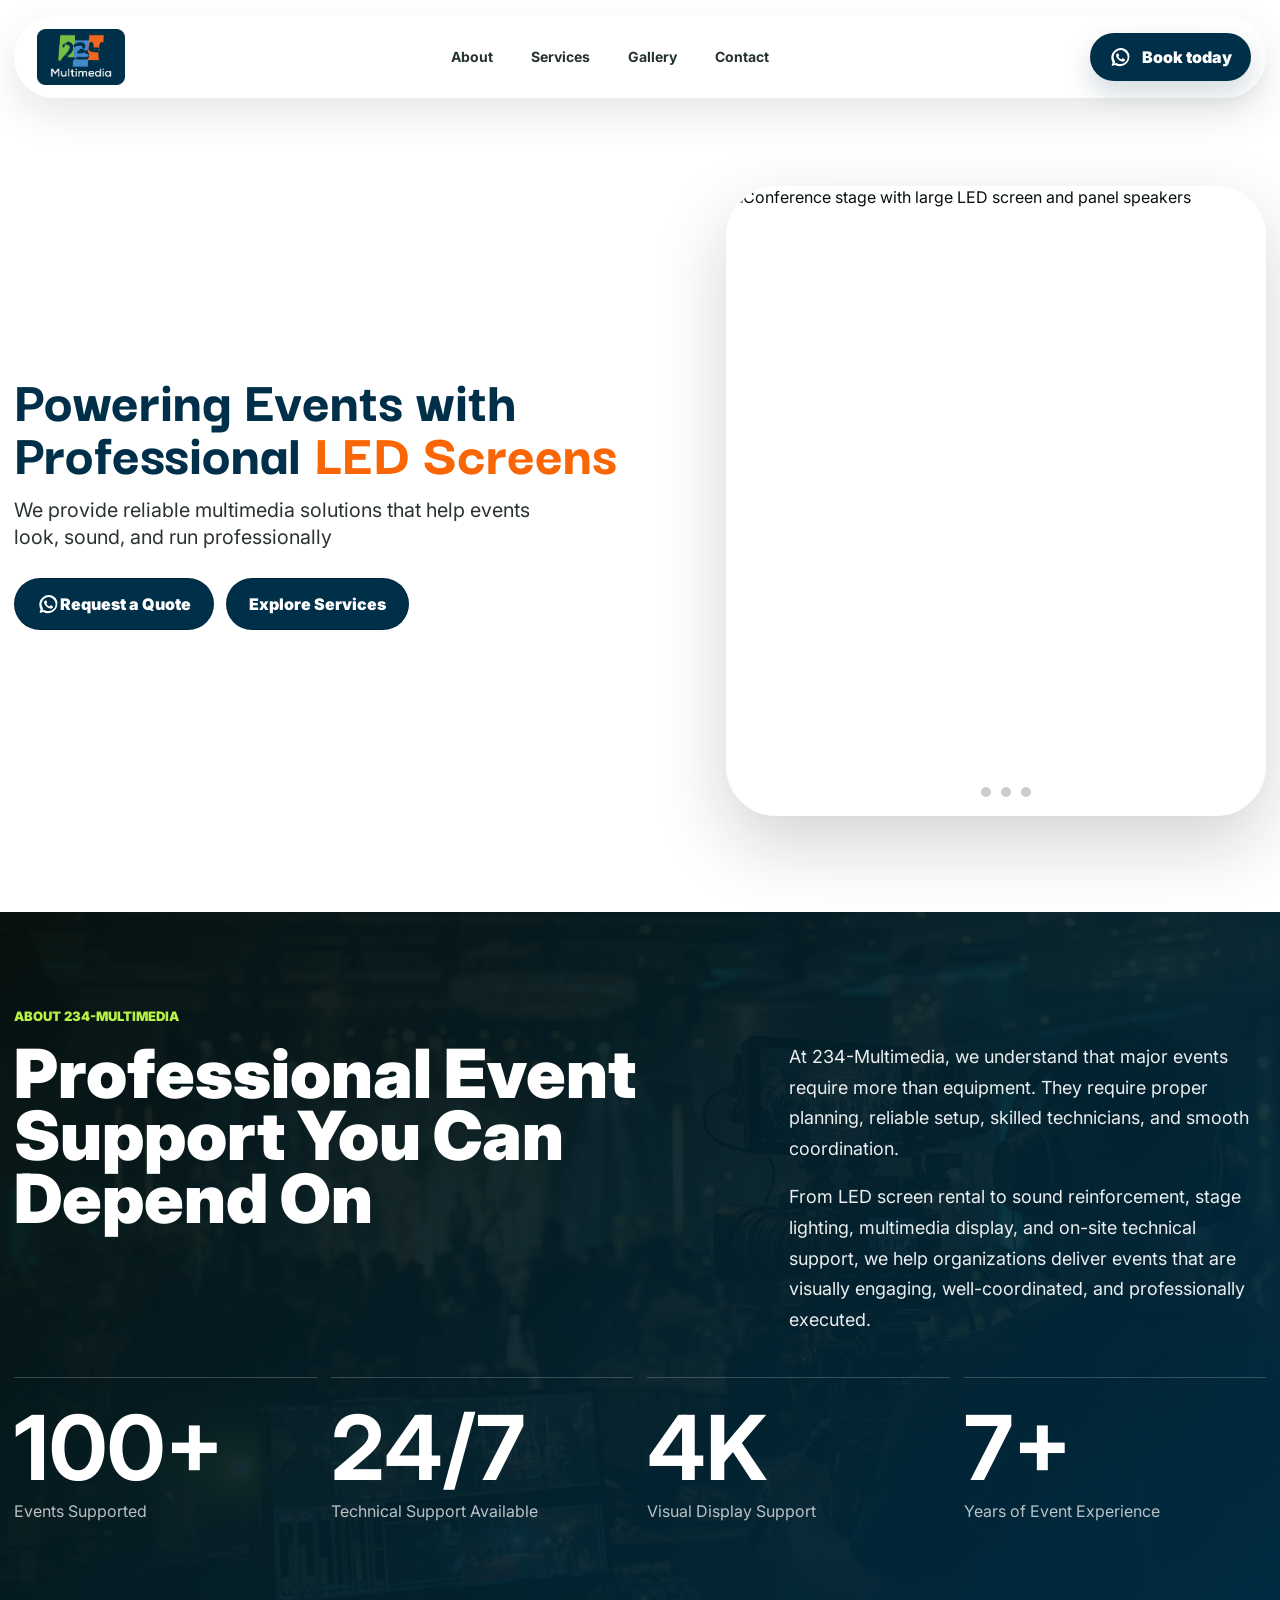
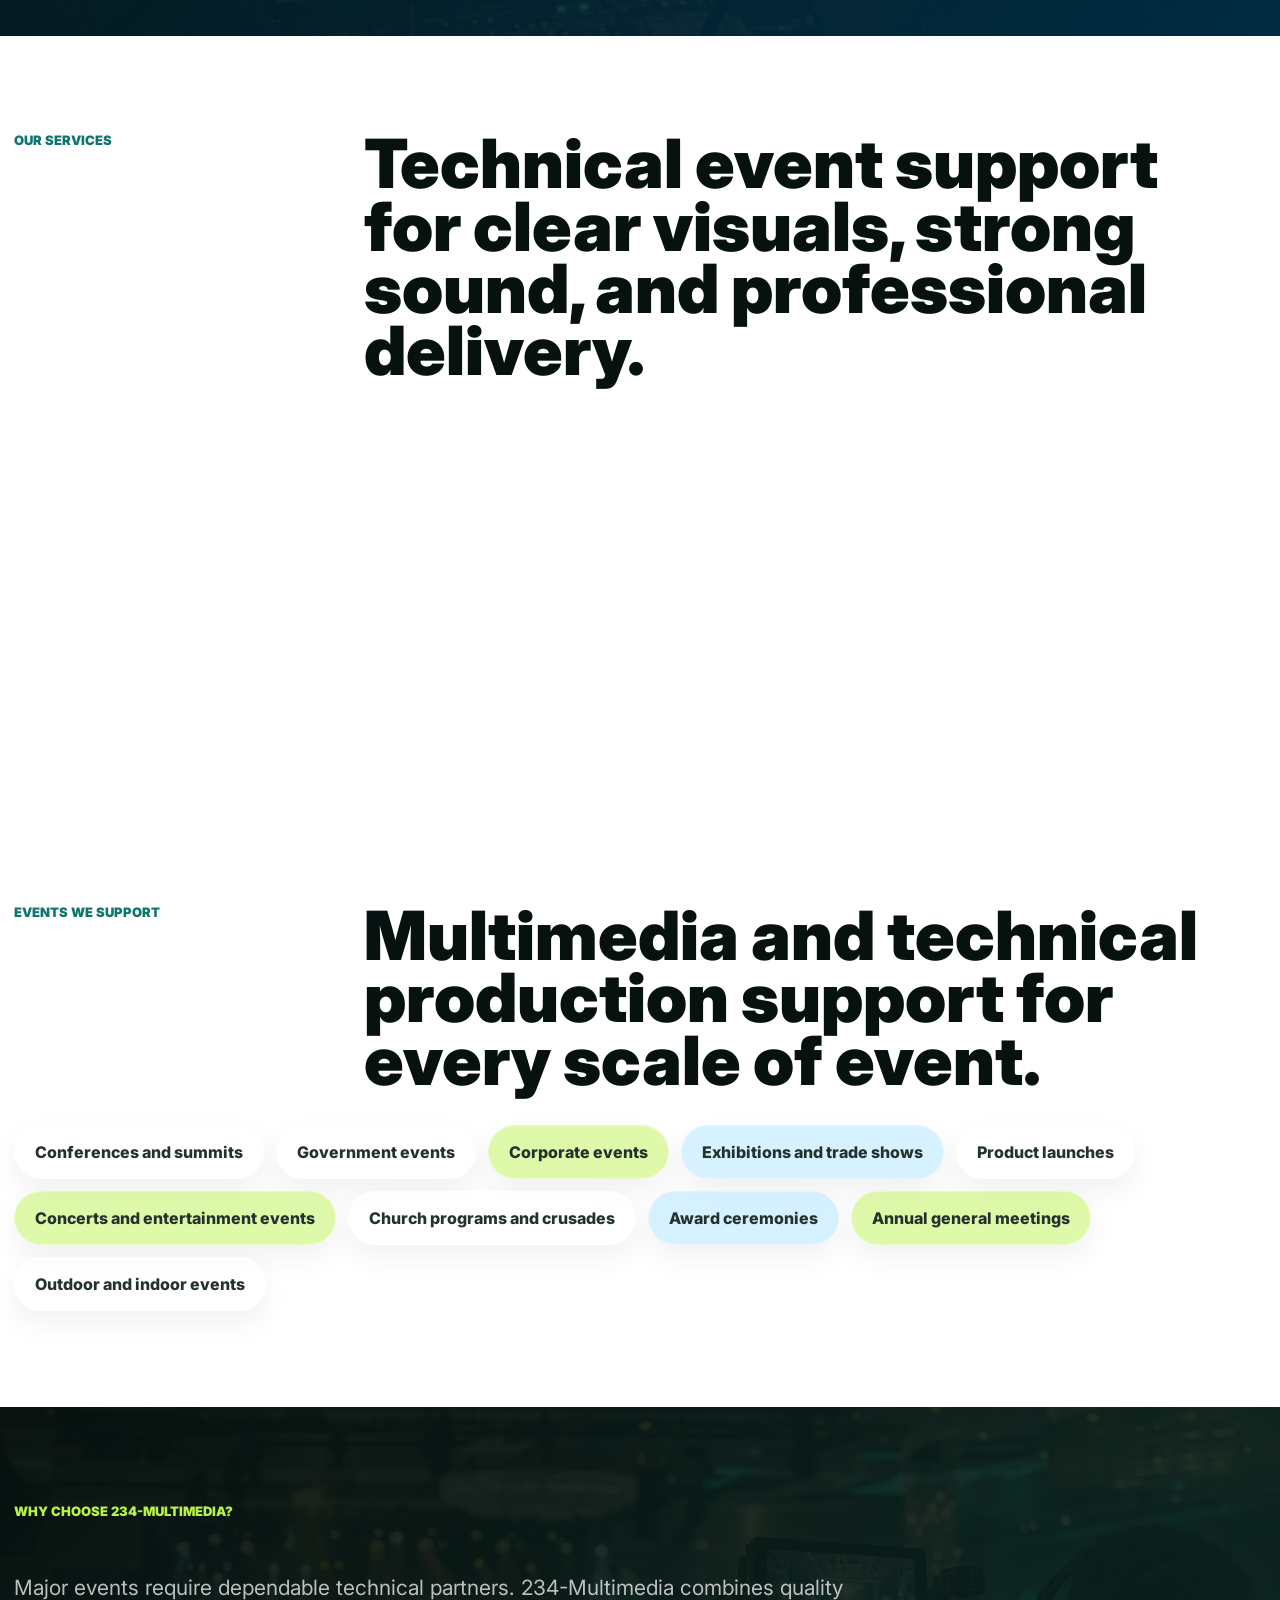
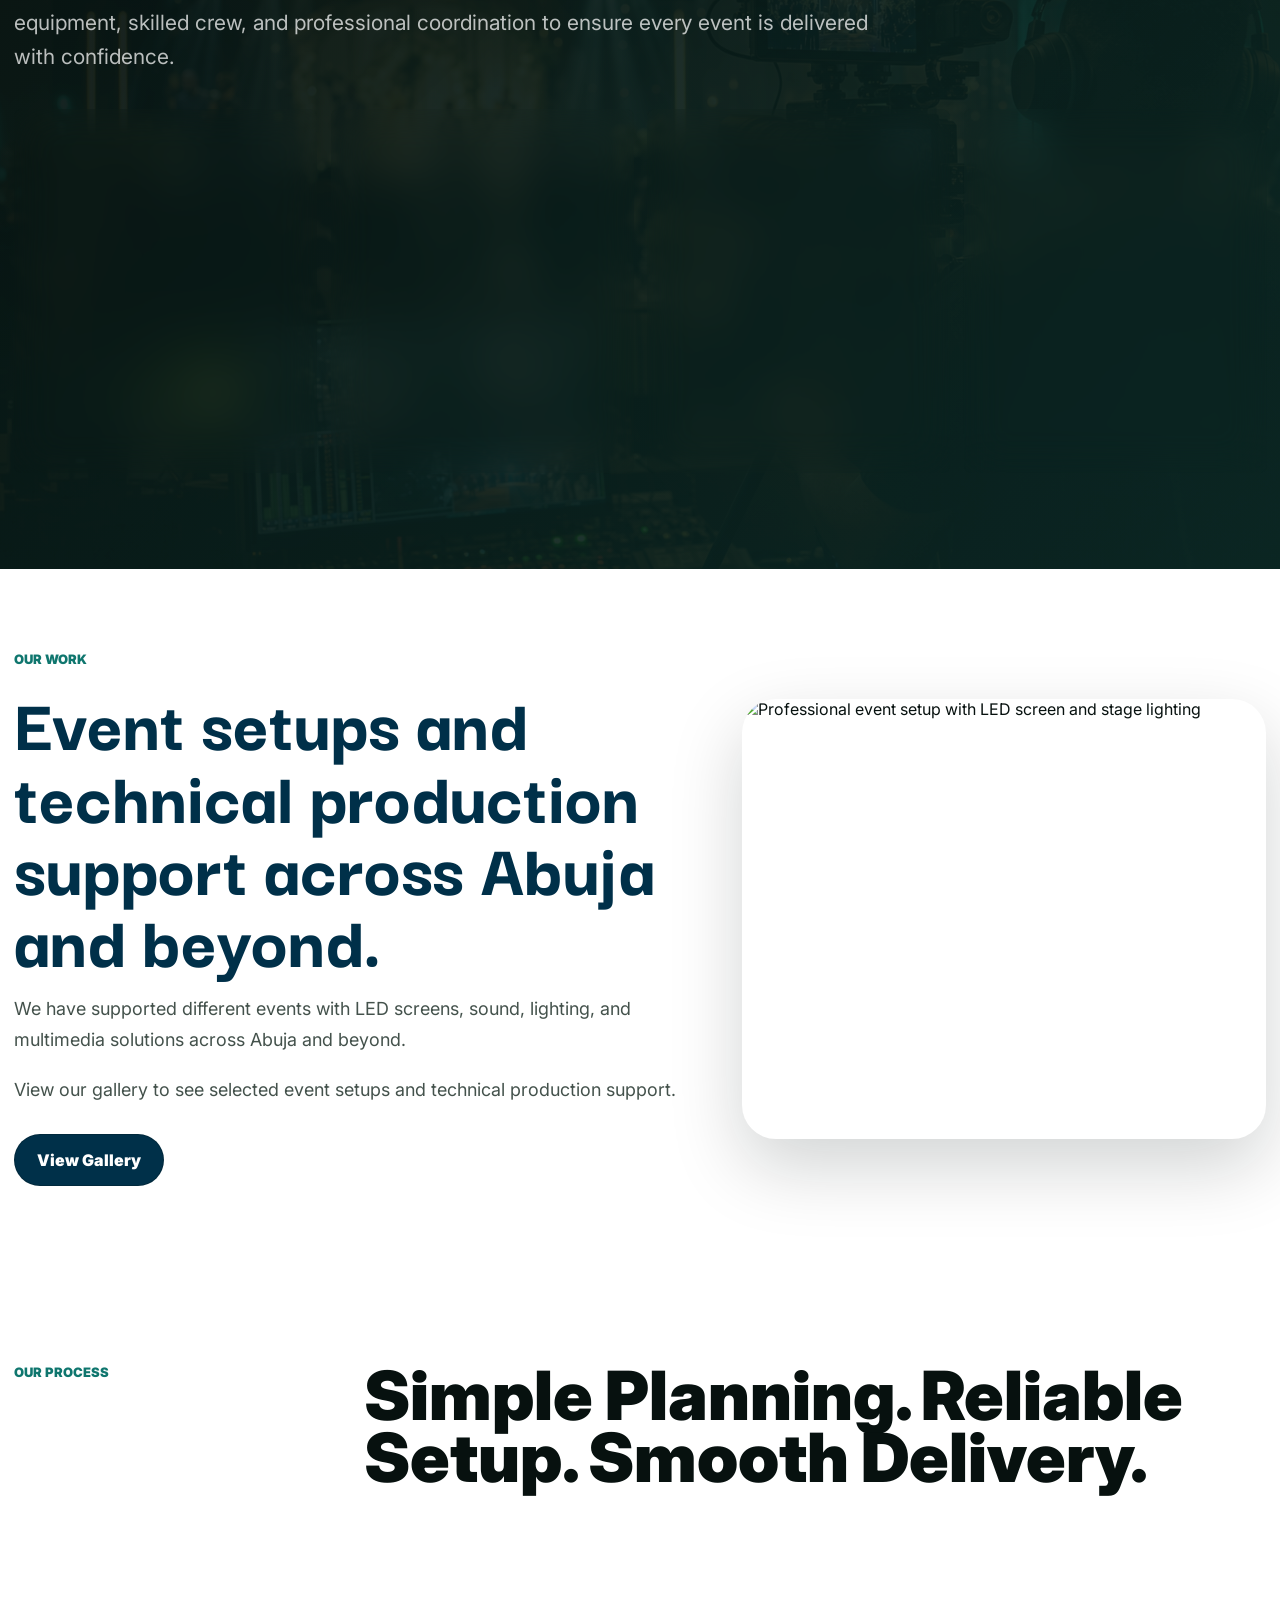
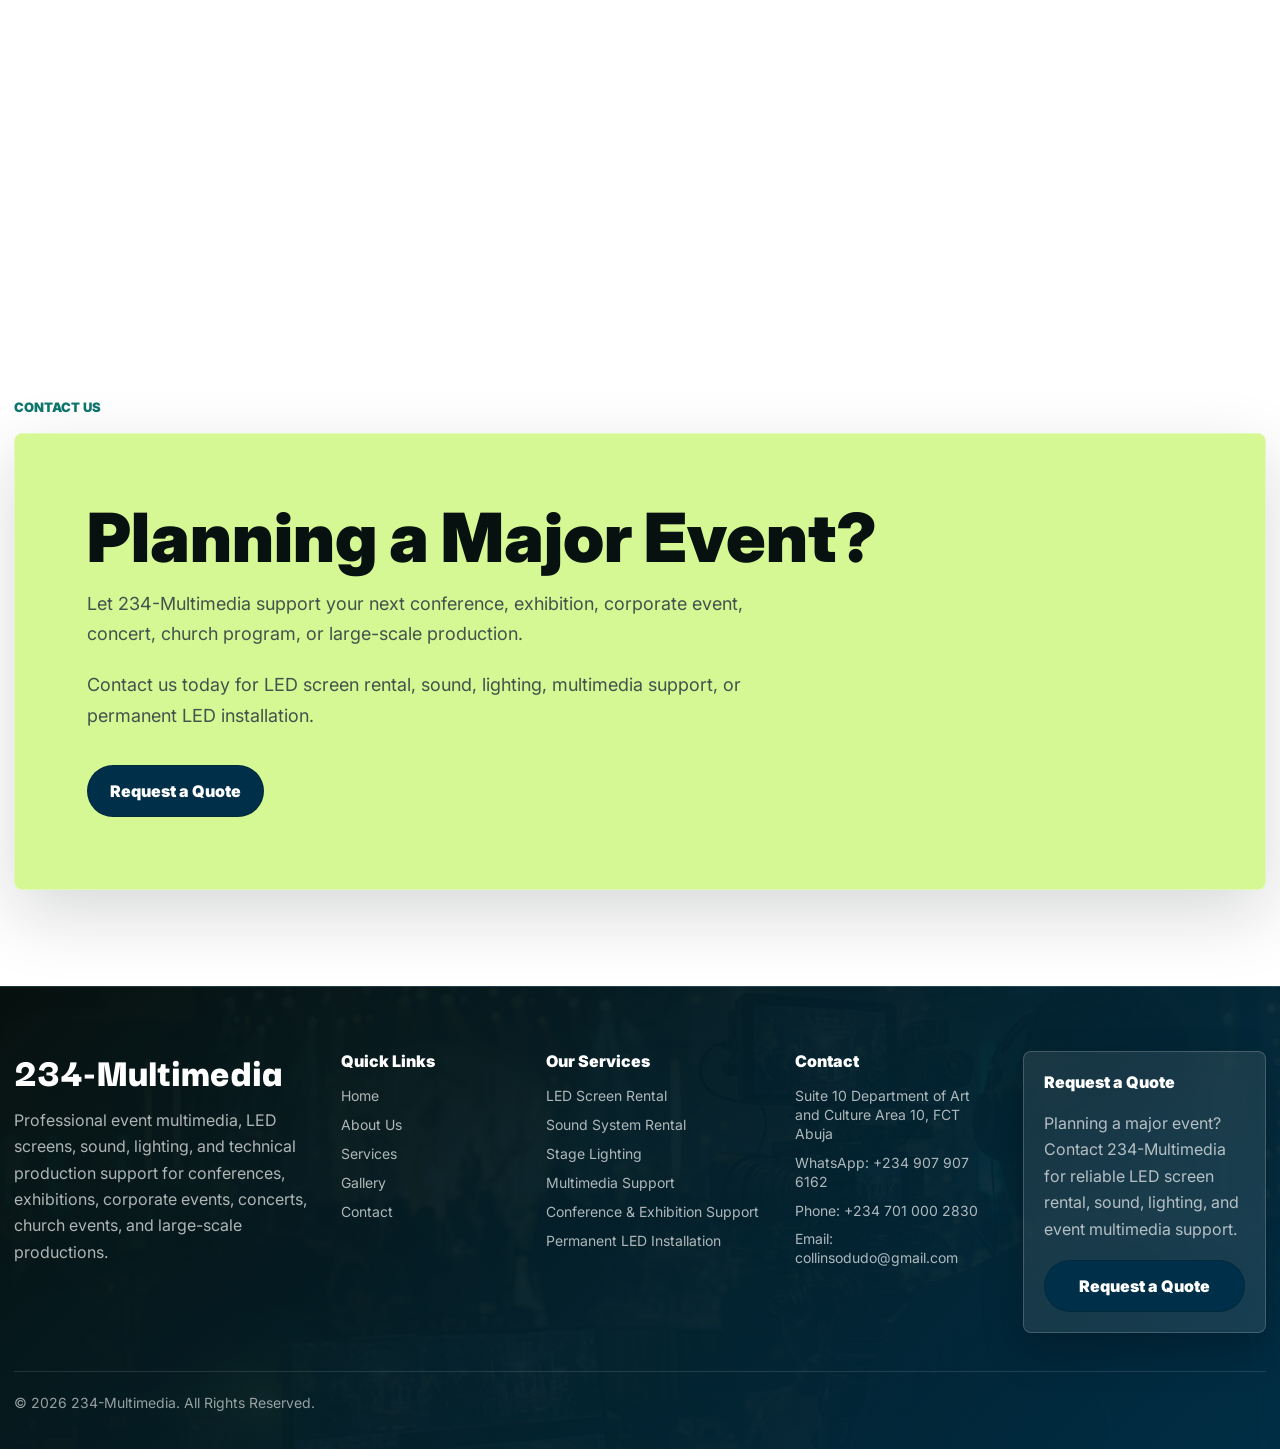
==== commit 75c69ad5: "Update logo, CTA styling, and gallery" ====
--- a/index.html
+++ b/index.html
@@ -5,19 +5,21 @@
   <meta name="viewport" content="width=device-width, initial-scale=1.0">
   <title>234-Multimedia | LED Screens, Sound, Lighting &amp; Event Support</title>
   <meta name="description" content="234-Multimedia provides LED screen rental, sound systems, stage lighting, media support, and technical production for events across Abuja and beyond.">
+  <link rel="canonical" href="https://234multimedia.com.ng/">
   <meta name="robots" content="index, follow">
   <meta name="theme-color" content="#003049">
   <meta name="geo.region" content="NG-FC">
   <meta name="geo.placename" content="Abuja">
   <meta property="og:site_name" content="234-Multimedia">
   <meta property="og:type" content="website">
+  <meta property="og:url" content="https://234multimedia.com.ng/">
   <meta property="og:title" content="234-Multimedia | LED Screens, Sound, Lighting &amp; Event Support">
   <meta property="og:description" content="LED screen rental, sound systems, stage lighting, media support, and technical production for events across Abuja and beyond.">
-  <meta property="og:image" content="assets/hero-led-3.png">
+  <meta property="og:image" content="https://234multimedia.com.ng/assets/hero-led-3.png">
   <meta name="twitter:card" content="summary_large_image">
   <meta name="twitter:title" content="234-Multimedia | LED Screens, Sound, Lighting &amp; Event Support">
   <meta name="twitter:description" content="LED screen rental, sound systems, stage lighting, media support, and technical production for events across Abuja and beyond.">
-  <meta name="twitter:image" content="assets/hero-led-3.png">
+  <meta name="twitter:image" content="https://234multimedia.com.ng/assets/hero-led-3.png">
   <link rel="preconnect" href="https://fonts.googleapis.com">
   <link rel="preconnect" href="https://fonts.gstatic.com" crossorigin>
   <link rel="preload" as="image" href="assets/hero-led-1.png">
@@ -29,6 +31,8 @@
       "@context": "https://schema.org",
       "@type": "ProfessionalService",
       "name": "234-Multimedia",
+      "url": "https://234multimedia.com.ng/",
+      "image": "https://234multimedia.com.ng/assets/hero-led-3.png",
       "description": "Event technical production company providing LED screen rental, sound systems, stage lighting, media support, and permanent LED installation.",
       "telephone": "+2349079076162",
       "email": "collinsodudo@gmail.com",
@@ -55,7 +59,7 @@
   <a class="skip-link" href="#top">Skip to content</a>
   <header class="site-header">
     <a class="brand" href="#top" aria-label="234-Multimedia home">
-      <img src="assets/234 logo.png" alt="234-Multimedia" decoding="async">
+      <img src="assets/234 logo2.png" alt="234-Multimedia" decoding="async">
     </a>
 
     <button class="menu-toggle" type="button" aria-label="Open menu" aria-expanded="false">
--- a/styles.css
+++ b/styles.css
@@ -161,12 +161,12 @@
   gap: 10px;
   min-height: 48px;
   padding: 0 18px;
-  border: 1px solid rgba(7, 17, 15, 0.12);
+  border: 1px solid rgba(0, 48, 73, 0.18);
   border-radius: 999px;
-  background: rgba(255, 255, 255, 0.62);
-  color: var(--ink);
+  background: var(--navy);
+  color: var(--white);
   font-weight: 900;
-  box-shadow: 0 12px 28px rgba(7, 17, 15, 0.08);
+  box-shadow: 0 12px 28px rgba(0, 48, 73, 0.18);
 }
 
 .menu-toggle {
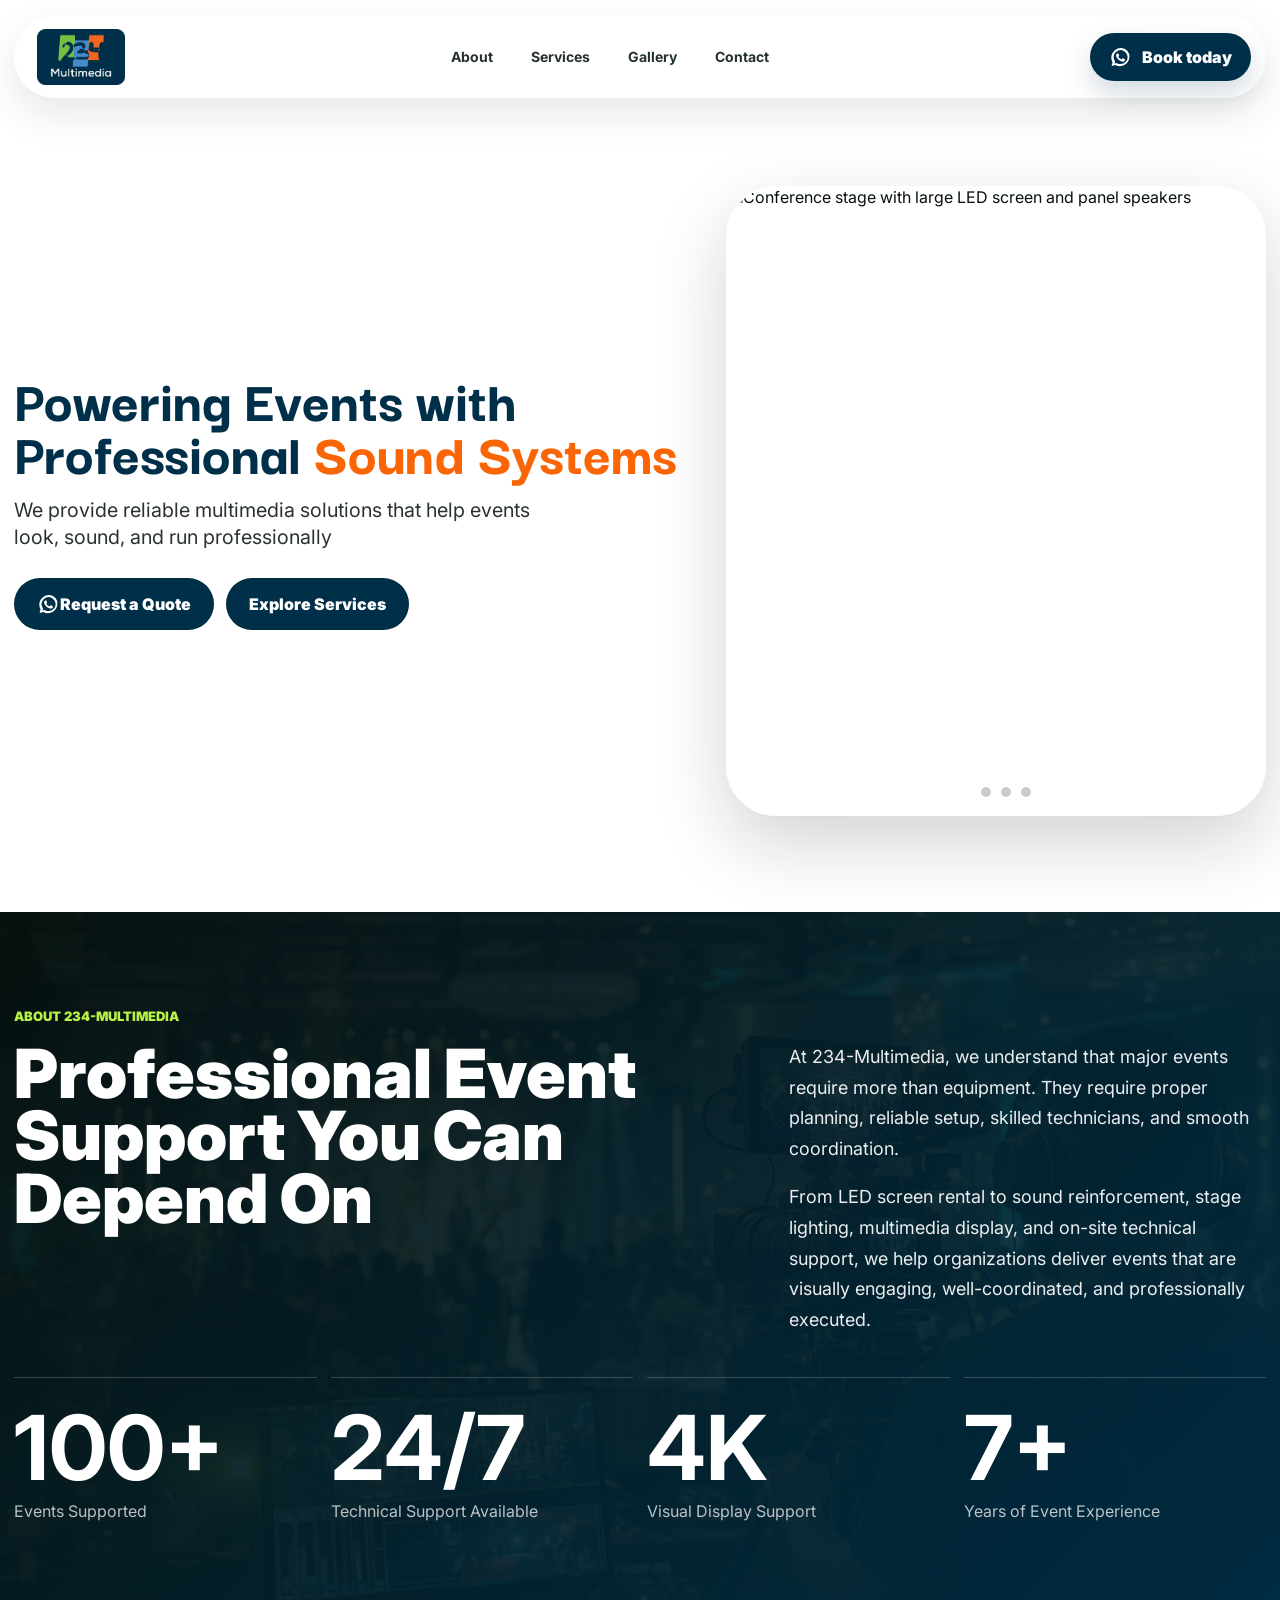
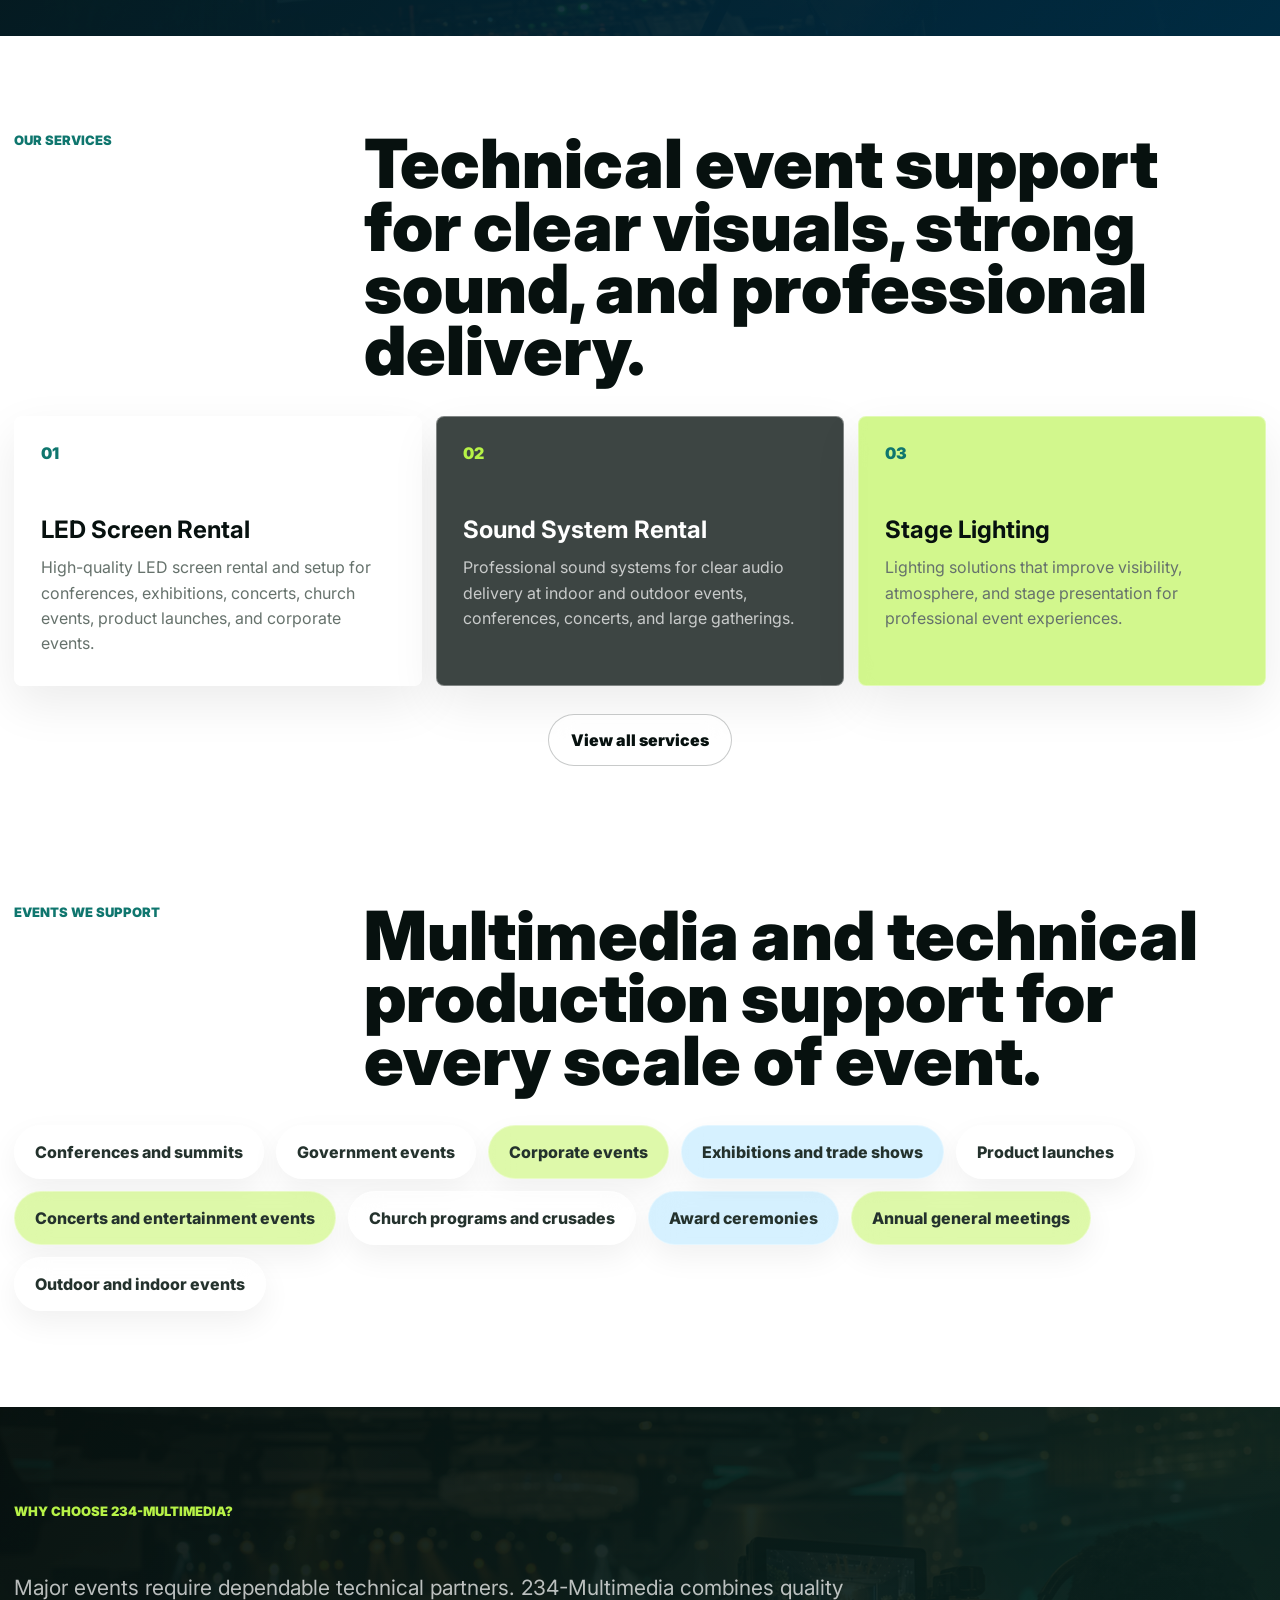
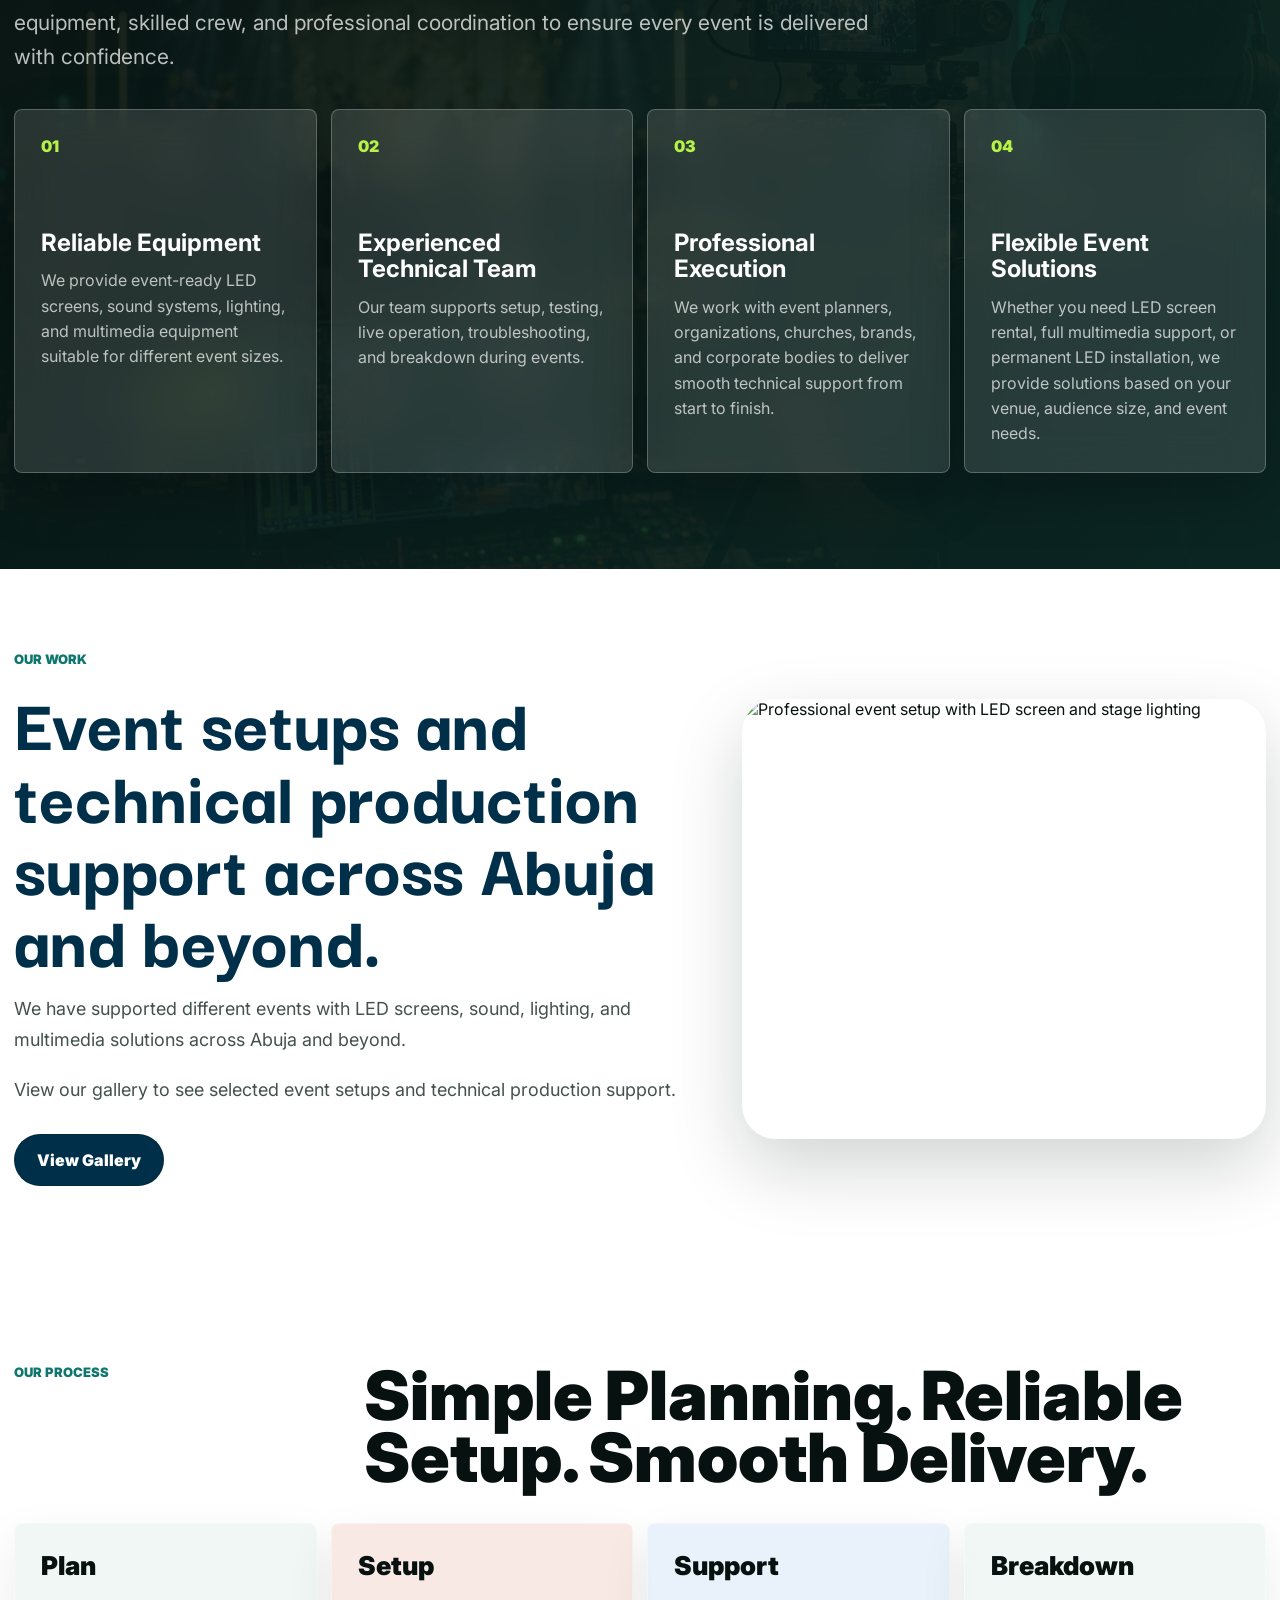
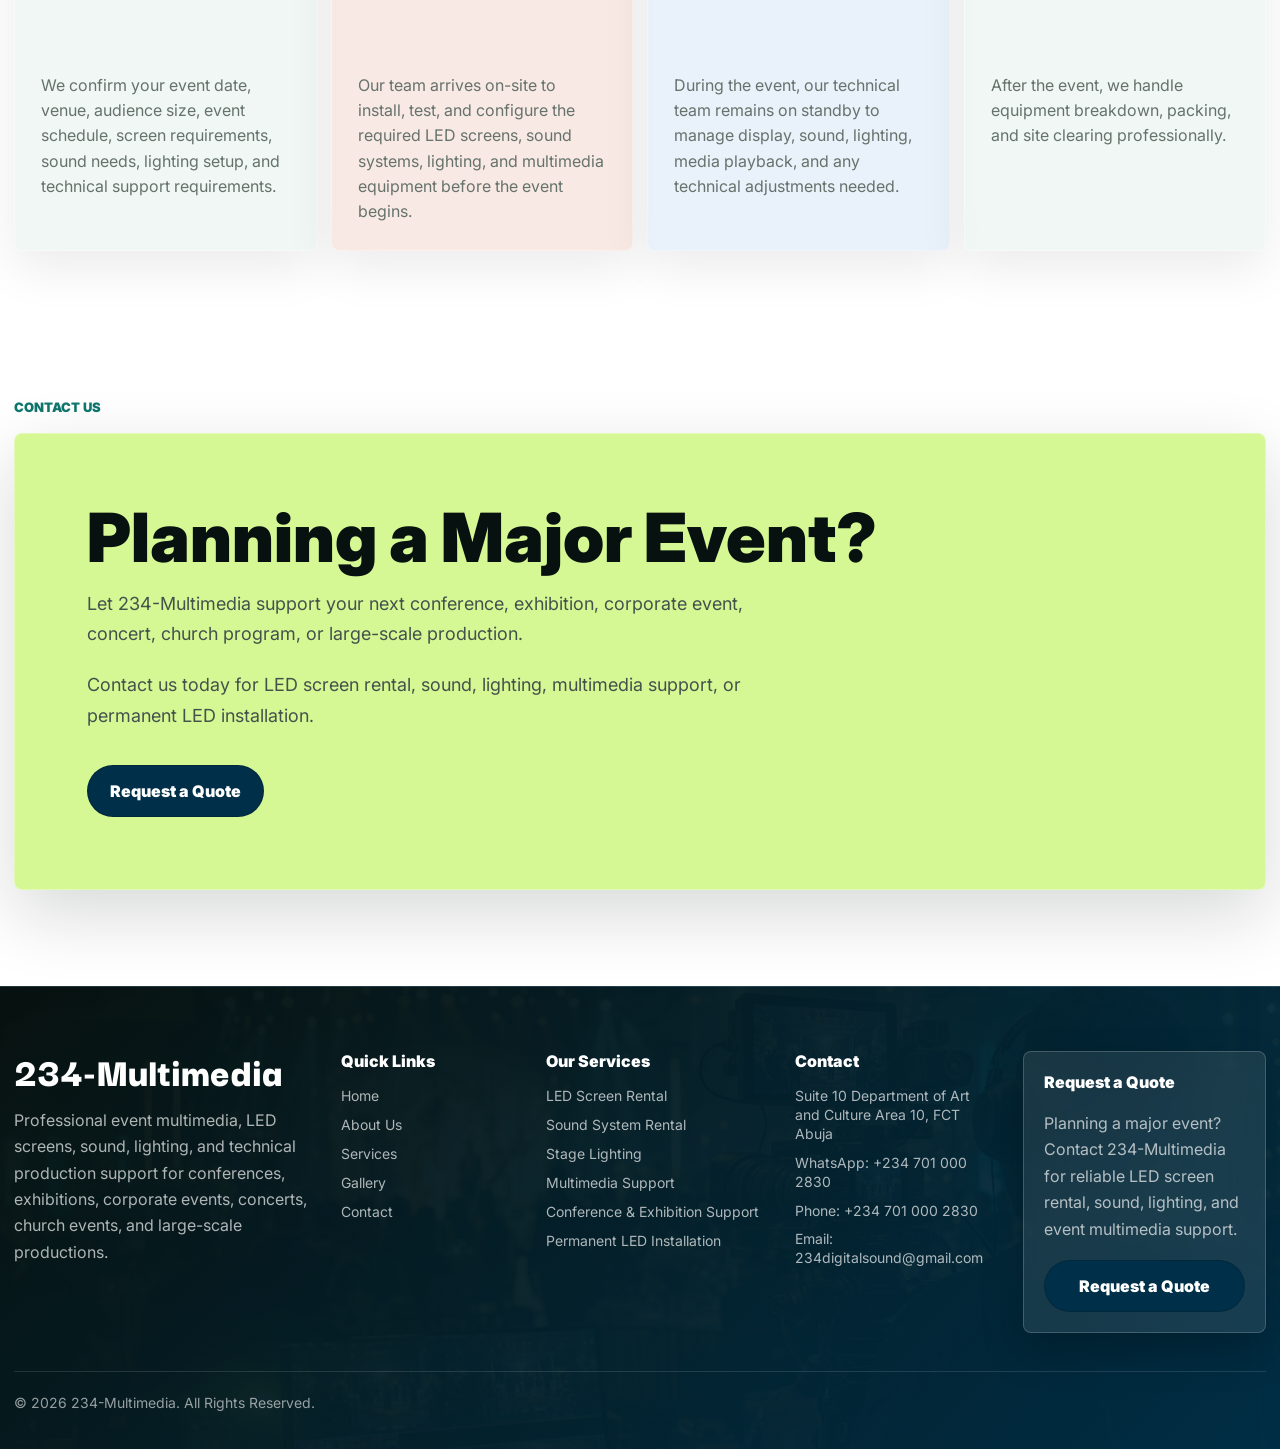
==== commit 04a048ed: "Update contact phone and email" ====
--- a/index.html
+++ b/index.html
@@ -34,8 +34,8 @@
       "url": "https://234multimedia.com.ng/",
       "image": "https://234multimedia.com.ng/assets/hero-led-3.png",
       "description": "Event technical production company providing LED screen rental, sound systems, stage lighting, media support, and permanent LED installation.",
-      "telephone": "+2349079076162",
-      "email": "collinsodudo@gmail.com",
+      "telephone": "+2347010002830",
+      "email": "234digitalsound@gmail.com",
       "address": {
         "@type": "PostalAddress",
         "streetAddress": "Suite 10 Department of Art and Culture Area 10",
@@ -72,10 +72,10 @@
       <a href="services.html">Services</a>
       <a href="work.html">Gallery</a>
       <a href="contact.html">Contact</a>
-      <a class="mobile-nav-cta" href="https://wa.me/2349079076162?text=Hello%20234-Multimedia%2C%20I%20would%20like%20to%20request%20a%20quote%20for%20an%20event." target="_blank" rel="noopener">Request Quote</a>
+      <a class="mobile-nav-cta" href="https://wa.me/2347010002830?text=Hello%20234-Multimedia%2C%20I%20would%20like%20to%20request%20a%20quote%20for%20an%20event." target="_blank" rel="noopener">Request Quote</a>
     </nav>
 
-    <a class="header-cta" href="https://wa.me/2349079076162?text=Hello%20234-Multimedia%2C%20I%20would%20like%20to%20book%20your%20event%20multimedia%20service." target="_blank" rel="noopener">
+    <a class="header-cta" href="https://wa.me/2347010002830?text=Hello%20234-Multimedia%2C%20I%20would%20like%20to%20book%20your%20event%20multimedia%20service." target="_blank" rel="noopener">
       <span class="whatsapp-icon" aria-hidden="true">
         <svg viewBox="0 0 24 24" focusable="false">
           <path d="M19.1 4.9A9.9 9.9 0 0 0 3.7 17l-1 3.8 3.9-1A9.9 9.9 0 0 0 19.1 4.9Zm-7.1 14a7.2 7.2 0 0 1-3.7-1l-.3-.2-2.2.6.6-2.1-.2-.3A7.3 7.3 0 1 1 12 18.9Zm4-5.4c-.2-.1-1.3-.6-1.5-.7-.2-.1-.4-.1-.5.1l-.7.9c-.1.2-.3.2-.5.1a5.9 5.9 0 0 1-2.9-2.5c-.1-.2 0-.3.1-.4l.4-.5c.1-.1.1-.3.2-.4 0-.1 0-.3-.1-.4l-.7-1.7c-.2-.4-.4-.3-.5-.3h-.5c-.2 0-.4.1-.6.3-.2.2-.8.8-.8 1.9s.8 2.2.9 2.3c.1.2 1.6 2.5 3.9 3.5.6.2 1 .4 1.3.5.6.2 1.1.2 1.5.1.5-.1 1.3-.5 1.5-1.1.2-.5.2-1 .1-1.1 0-.1-.2-.2-.4-.3Z" />
@@ -94,7 +94,7 @@
         </h1>
         <p class="hero-text">We provide reliable multimedia solutions that help events look, sound, and run professionally</p>
         <div class="hero-actions">
-          <a class="button button-primary" href="https://wa.me/2349079076162?text=Hello%20234-Multimedia%2C%20I%20would%20like%20to%20request%20a%20quote%20for%20an%20event." target="_blank" rel="noopener">
+          <a class="button button-primary" href="https://wa.me/2347010002830?text=Hello%20234-Multimedia%2C%20I%20would%20like%20to%20request%20a%20quote%20for%20an%20event." target="_blank" rel="noopener">
             <span class="whatsapp-icon" aria-hidden="true">
               <svg viewBox="0 0 24 24" focusable="false">
                 <path d="M19.1 4.9A9.9 9.9 0 0 0 3.7 17l-1 3.8 3.9-1A9.9 9.9 0 0 0 19.1 4.9Zm-7.1 14a7.2 7.2 0 0 1-3.7-1l-.3-.2-2.2.6.6-2.1-.2-.3A7.3 7.3 0 1 1 12 18.9Zm4-5.4c-.2-.1-1.3-.6-1.5-.7-.2-.1-.4-.1-.5.1l-.7.9c-.1.2-.3.2-.5.1a5.9 5.9 0 0 1-2.9-2.5c-.1-.2 0-.3.1-.4l.4-.5c.1-.1.1-.3.2-.4 0-.1 0-.3-.1-.4l-.7-1.7c-.2-.4-.4-.3-.5-.3h-.5c-.2 0-.4.1-.6.3-.2.2-.8.8-.8 1.9s.8 2.2.9 2.3c.1.2 1.6 2.5 3.9 3.5.6.2 1 .4 1.3.5.6.2 1.1.2 1.5.1.5-.1 1.3-.5 1.5-1.1.2-.5.2-1 .1-1.1 0-.1-.2-.2-.4-.3Z" />
@@ -287,7 +287,7 @@
         <p>Let 234-Multimedia support your next conference, exhibition, corporate event, concert, church program, or large-scale production.</p>
         <p>Contact us today for LED screen rental, sound, lighting, multimedia support, or permanent LED installation.</p>
         <div class="contact-actions">
-          <a class="button button-primary" href="https://wa.me/2349079076162?text=Hello%20234-Multimedia%2C%20I%20would%20like%20to%20request%20a%20quote%20for%20an%20event." target="_blank" rel="noopener">Request a Quote</a>
+          <a class="button button-primary" href="https://wa.me/2347010002830?text=Hello%20234-Multimedia%2C%20I%20would%20like%20to%20request%20a%20quote%20for%20an%20event." target="_blank" rel="noopener">Request a Quote</a>
         </div>
       </div>
     </section>
@@ -327,16 +327,16 @@
         <h3>Contact</h3>
         <div class="footer-links">
           <span>Suite 10 Department of Art and Culture Area 10, FCT Abuja</span>
-          <a href="https://wa.me/2349079076162" target="_blank" rel="noopener">WhatsApp: +234 907 907 6162</a>
+          <a href="https://wa.me/2347010002830" target="_blank" rel="noopener">WhatsApp: +234 701 000 2830</a>
           <a href="tel:+2347010002830">Phone: +234 701 000 2830</a>
-          <a href="mailto:collinsodudo@gmail.com">Email: collinsodudo@gmail.com</a>
+          <a href="mailto:234digitalsound@gmail.com">Email: 234digitalsound@gmail.com</a>
         </div>
       </div>
 
       <div class="footer-cta">
         <h3>Request a Quote</h3>
         <p>Planning a major event? Contact 234-Multimedia for reliable LED screen rental, sound, lighting, and event multimedia support.</p>
-        <a class="button button-primary" href="https://wa.me/2349079076162?text=Hello%20234-Multimedia%2C%20I%20would%20like%20to%20request%20a%20quote%20for%20an%20event." target="_blank" rel="noopener">Request a Quote</a>
+        <a class="button button-primary" href="https://wa.me/2347010002830?text=Hello%20234-Multimedia%2C%20I%20would%20like%20to%20request%20a%20quote%20for%20an%20event." target="_blank" rel="noopener">Request a Quote</a>
       </div>
     </div>
 
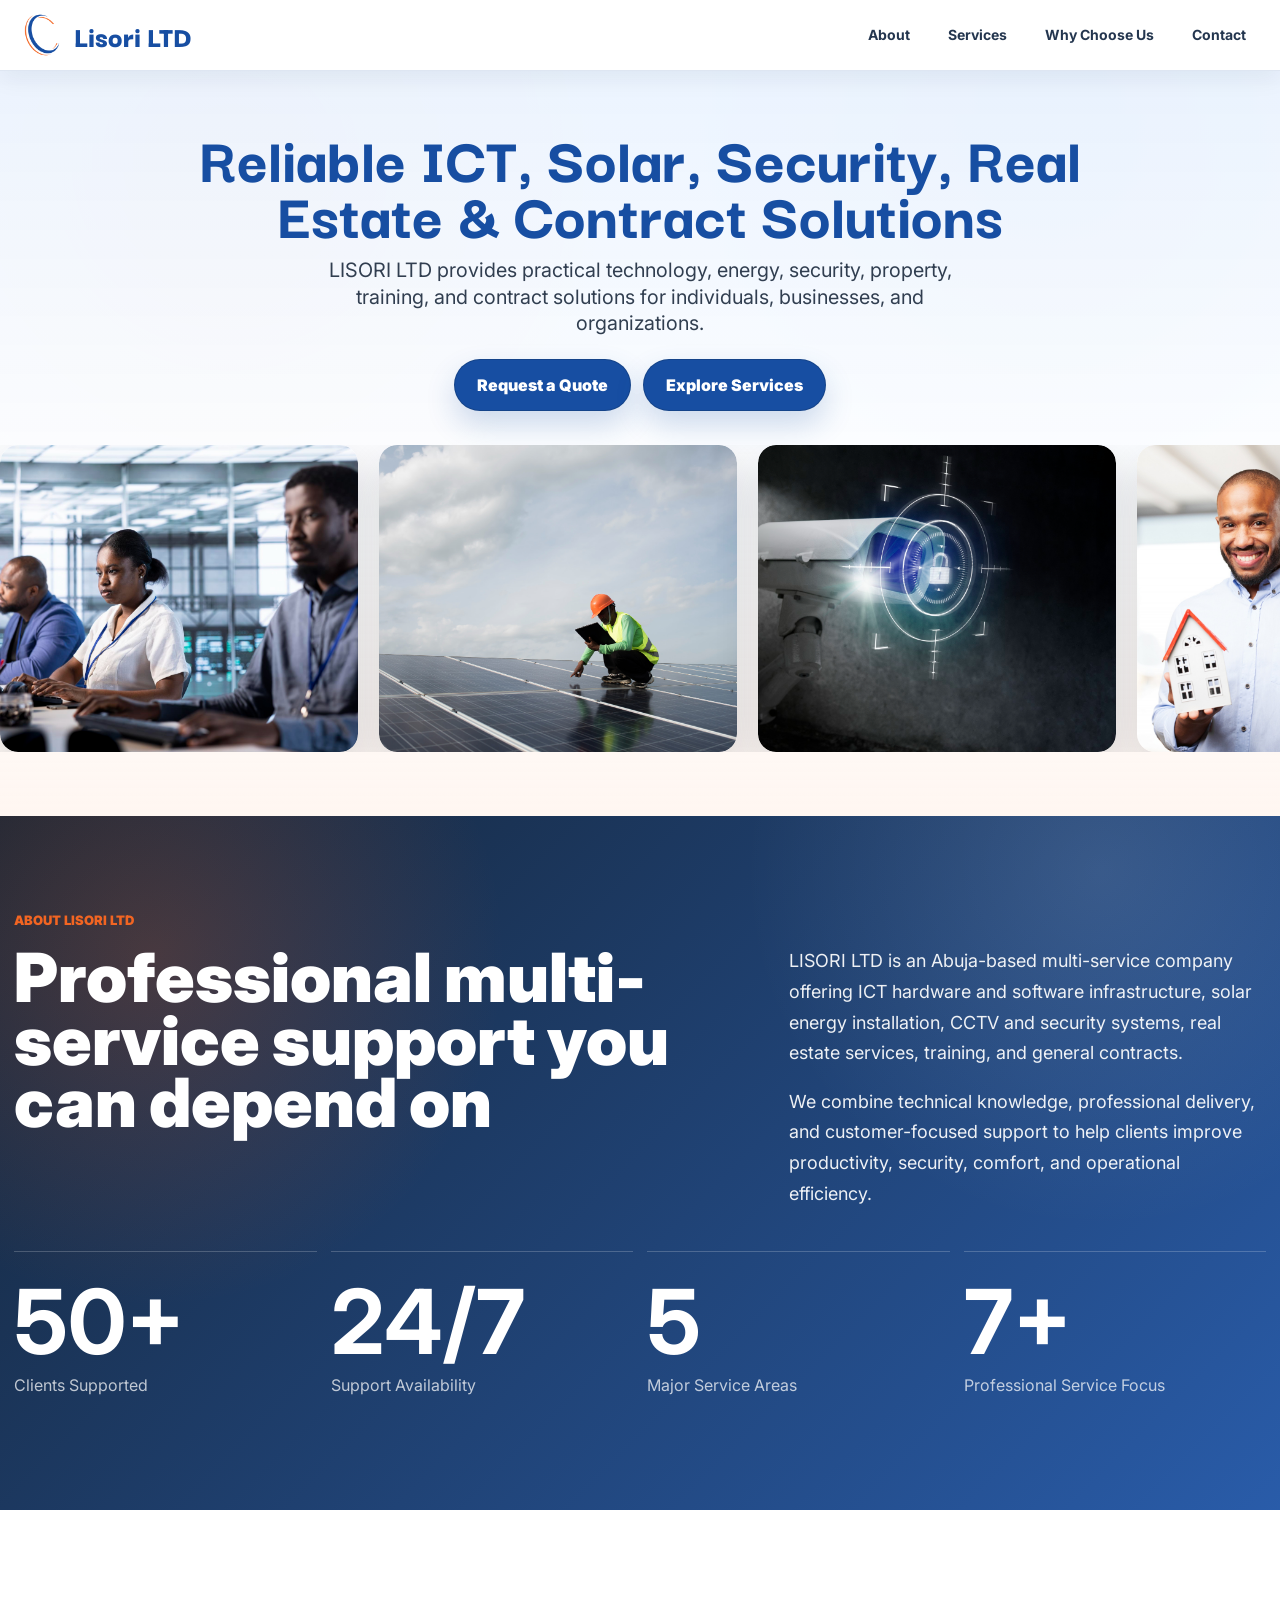
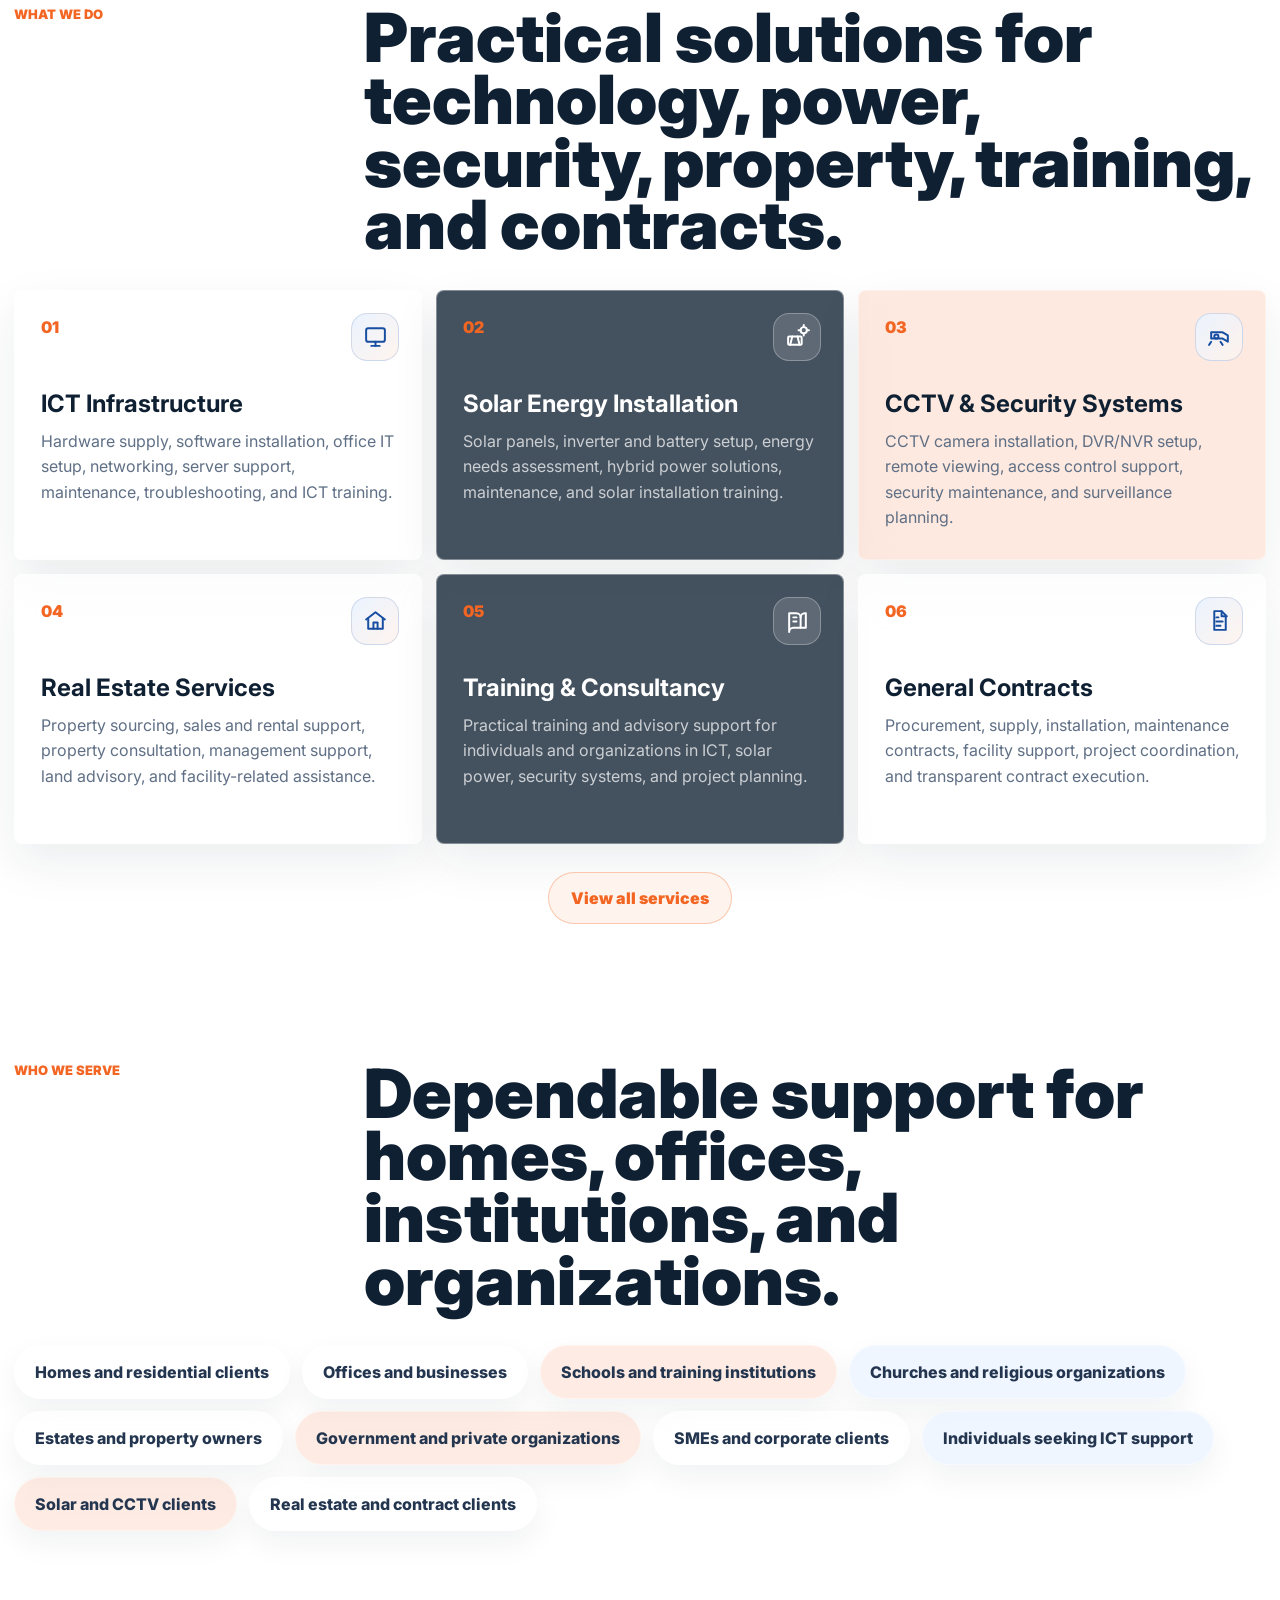
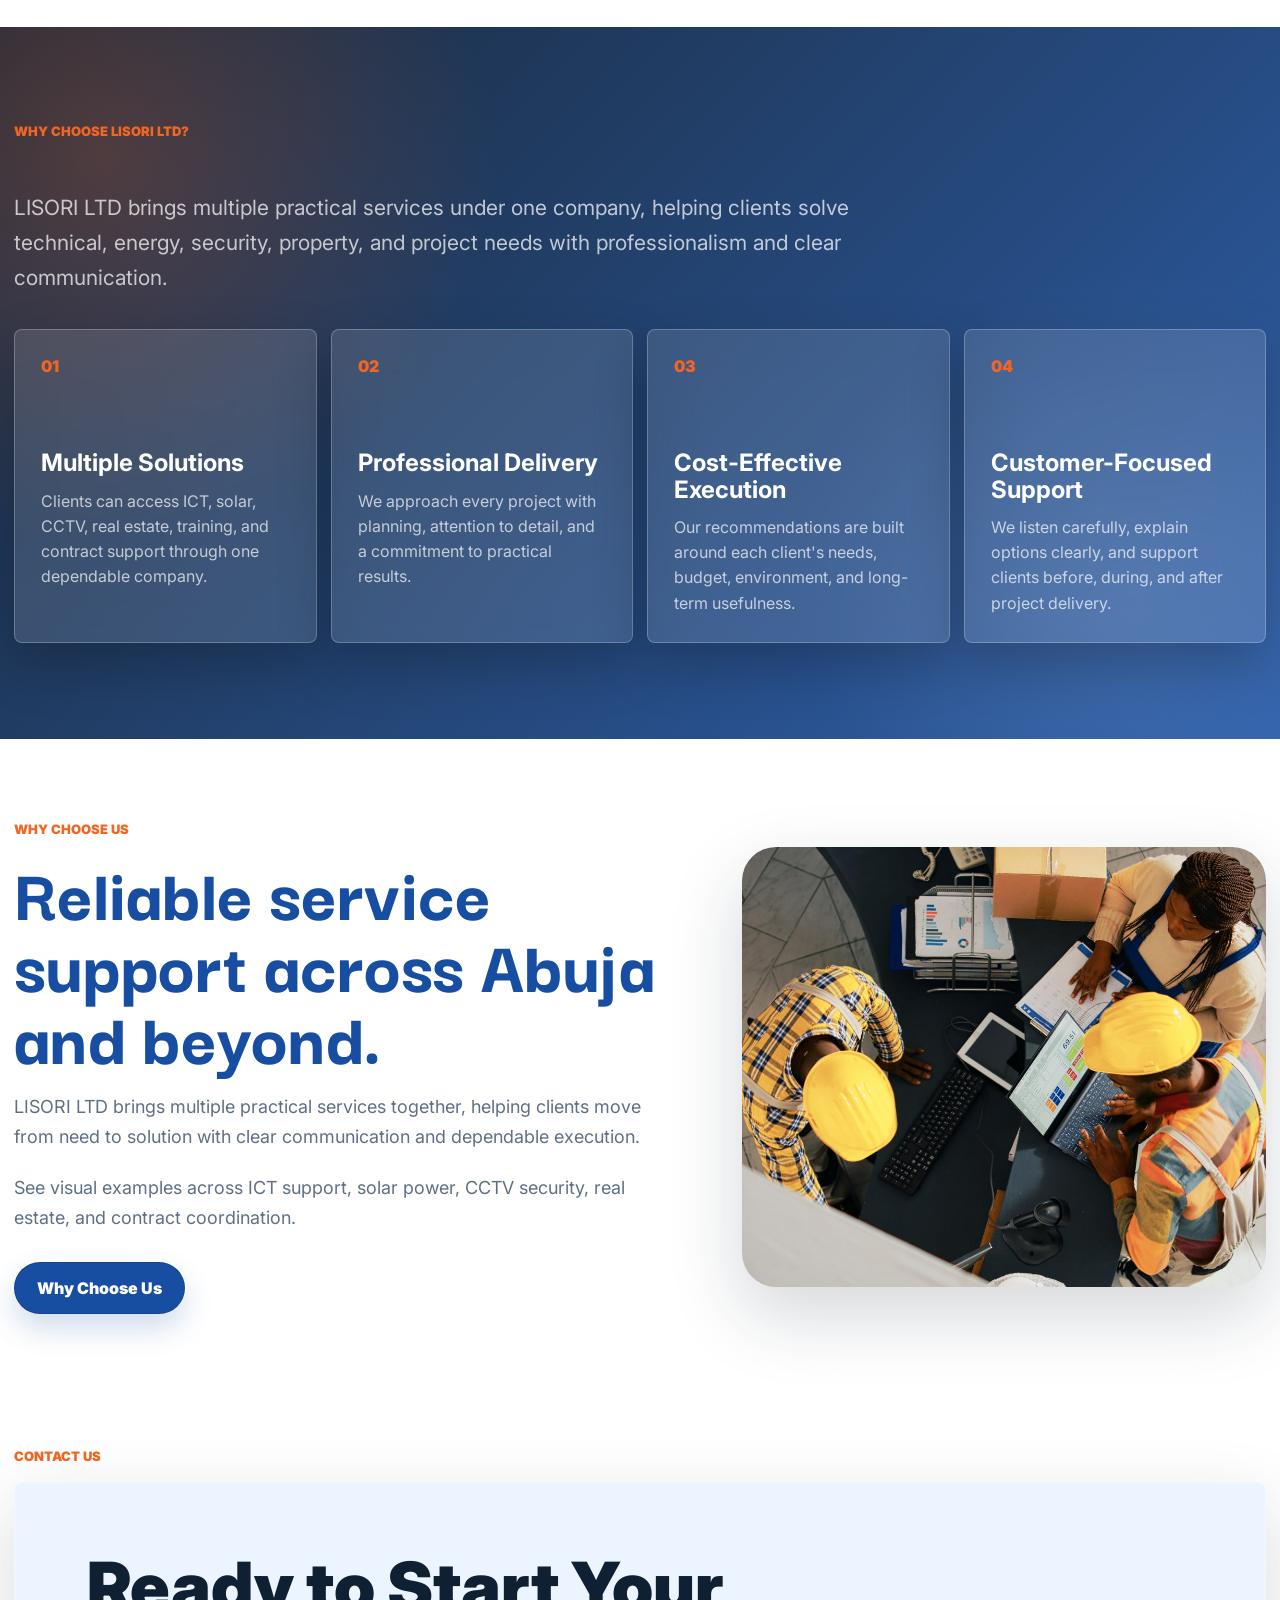
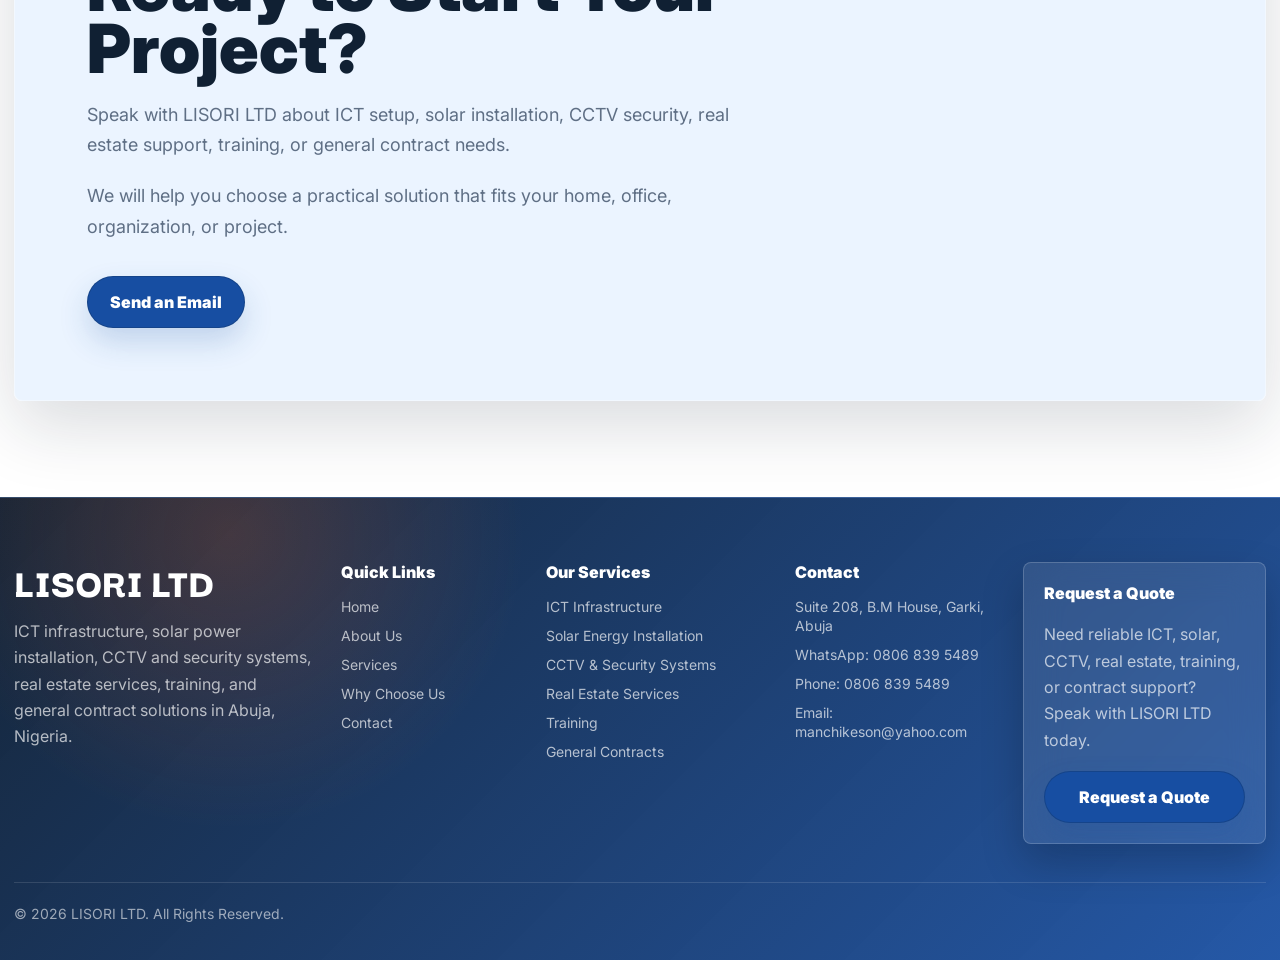
==== commit 6bc82496: "Build LISORI LTD website" ====
--- a/index.html
+++ b/index.html
@@ -3,54 +3,54 @@
 <head>
   <meta charset="UTF-8">
   <meta name="viewport" content="width=device-width, initial-scale=1.0">
-  <title>234-Multimedia | LED Screens, Sound, Lighting &amp; Event Support</title>
-  <meta name="description" content="234-Multimedia provides LED screen rental, sound systems, stage lighting, media support, and technical production for events across Abuja and beyond.">
-  <link rel="canonical" href="https://234multimedia.com.ng/">
+  <title>LISORI LTD | ICT, Solar, CCTV, Real Estate &amp; Contracts</title>
+  <meta name="description" content="LISORI LTD provides ICT infrastructure, solar power installation, CCTV security systems, real estate services, training, and general contract solutions in Abuja, Nigeria.">
+  <link rel="canonical" href="https://lisoriltd.com/">
   <meta name="robots" content="index, follow">
-  <meta name="theme-color" content="#003049">
+  <meta name="theme-color" content="#174EA2">
   <meta name="geo.region" content="NG-FC">
   <meta name="geo.placename" content="Abuja">
-  <meta property="og:site_name" content="234-Multimedia">
+  <meta property="og:site_name" content="LISORI LTD">
   <meta property="og:type" content="website">
-  <meta property="og:url" content="https://234multimedia.com.ng/">
-  <meta property="og:title" content="234-Multimedia | LED Screens, Sound, Lighting &amp; Event Support">
-  <meta property="og:description" content="LED screen rental, sound systems, stage lighting, media support, and technical production for events across Abuja and beyond.">
-  <meta property="og:image" content="https://234multimedia.com.ng/assets/hero-led-3.png">
+  <meta property="og:url" content="https://lisoriltd.com/">
+  <meta property="og:title" content="LISORI LTD | ICT, Solar, CCTV, Real Estate &amp; Contracts">
+  <meta property="og:description" content="ICT infrastructure, solar power installation, CCTV security systems, real estate services, training, and general contract solutions in Abuja, Nigeria.">
+  <meta property="og:image" content="https://lisoriltd.com/assets/118154.jpg">
   <meta name="twitter:card" content="summary_large_image">
-  <meta name="twitter:title" content="234-Multimedia | LED Screens, Sound, Lighting &amp; Event Support">
-  <meta name="twitter:description" content="LED screen rental, sound systems, stage lighting, media support, and technical production for events across Abuja and beyond.">
-  <meta name="twitter:image" content="https://234multimedia.com.ng/assets/hero-led-3.png">
+  <meta name="twitter:title" content="LISORI LTD | ICT, Solar, CCTV, Real Estate &amp; Contracts">
+  <meta name="twitter:description" content="ICT infrastructure, solar power installation, CCTV security systems, real estate services, training, and general contract solutions in Abuja, Nigeria.">
+  <meta name="twitter:image" content="https://lisoriltd.com/assets/118154.jpg">
   <link rel="preconnect" href="https://fonts.googleapis.com">
   <link rel="preconnect" href="https://fonts.gstatic.com" crossorigin>
-  <link rel="preload" as="image" href="assets/hero-led-1.png">
+  <link rel="preload" as="image" href="assets/118154.jpg">
   <link href="https://fonts.googleapis.com/css2?family=Darker+Grotesque:wght@700;800;900&family=Inter:wght@400;500;600;700;800;900&display=swap" rel="stylesheet">
-  <link rel="icon" type="image/png" href="assets/234%20logo.png">
+  <link rel="icon" type="image/png" href="assets/Lisori2 logo.png">
   <link rel="stylesheet" href="styles.css">
   <script type="application/ld+json">
     {
       "@context": "https://schema.org",
       "@type": "ProfessionalService",
-      "name": "234-Multimedia",
-      "url": "https://234multimedia.com.ng/",
-      "image": "https://234multimedia.com.ng/assets/hero-led-3.png",
-      "description": "Event technical production company providing LED screen rental, sound systems, stage lighting, media support, and permanent LED installation.",
-      "telephone": "+2347010002830",
-      "email": "234digitalsound@gmail.com",
+      "name": "LISORI LTD",
+      "url": "https://lisoriltd.com/",
+      "image": "https://lisoriltd.com/assets/118154.jpg",
+      "description": "Multi-service solutions company providing ICT infrastructure, solar power installation, CCTV security systems, real estate services, training, and general contract solutions.",
+      "telephone": "+2348068395489",
+      "email": "manchikeson@yahoo.com",
       "address": {
         "@type": "PostalAddress",
-        "streetAddress": "Suite 10 Department of Art and Culture Area 10",
+        "streetAddress": "Suite 208, B.M House, Garki",
         "addressLocality": "Abuja",
         "addressRegion": "FCT",
         "addressCountry": "NG"
       },
       "areaServed": ["Abuja", "Nigeria"],
       "serviceType": [
-        "LED Screen Rental",
-        "Sound System Rental",
-        "Stage Lighting",
-        "Media Support",
-        "Conference and Exhibition Support",
-        "Permanent LED Screen Installation"
+        "ICT Hardware and Software Infrastructure",
+        "Solar Energy Power Installation",
+        "CCTV Camera and Security Installation",
+        "Real Estate Services",
+        "General Contracts",
+        "Training and Consultancy"
       ]
     }
   </script>
@@ -58,8 +58,9 @@
 <body>
   <a class="skip-link" href="#top">Skip to content</a>
   <header class="site-header">
-    <a class="brand" href="#top" aria-label="234-Multimedia home">
-      <img src="assets/234 logo2.png" alt="234-Multimedia" decoding="async">
+    <a class="brand" href="#top" aria-label="Lisori LTD home">
+      <img class="brand-mark" src="assets/Lisori2 logo.png" alt="" aria-hidden="true" decoding="async">
+      <span class="brand-name">Lisori LTD</span>
     </a>
 
     <button class="menu-toggle" type="button" aria-label="Open menu" aria-expanded="false">
@@ -70,74 +71,71 @@
     <nav class="nav-links" aria-label="Primary navigation">
       <a href="about.html">About</a>
       <a href="services.html">Services</a>
-      <a href="work.html">Gallery</a>
+      <a href="work.html">Why Choose Us</a>
       <a href="contact.html">Contact</a>
-      <a class="mobile-nav-cta" href="https://wa.me/2347010002830?text=Hello%20234-Multimedia%2C%20I%20would%20like%20to%20request%20a%20quote%20for%20an%20event." target="_blank" rel="noopener">Request Quote</a>
+      <a class="mobile-nav-cta" href="mailto:manchikeson@yahoo.com?subject=Quote%20Request%20for%20LISORI%20LTD&body=Hello%20LISORI%20LTD%2C%0A%0AI%20would%20like%20to%20request%20a%20quote.%0A%0AName%3A%0APhone%3A%0ALocation%3A%0AService%20needed%3A%0AMessage%3A">Request Quote</a>
     </nav>
-
-    <a class="header-cta" href="https://wa.me/2347010002830?text=Hello%20234-Multimedia%2C%20I%20would%20like%20to%20book%20your%20event%20multimedia%20service." target="_blank" rel="noopener">
-      <span class="whatsapp-icon" aria-hidden="true">
-        <svg viewBox="0 0 24 24" focusable="false">
-          <path d="M19.1 4.9A9.9 9.9 0 0 0 3.7 17l-1 3.8 3.9-1A9.9 9.9 0 0 0 19.1 4.9Zm-7.1 14a7.2 7.2 0 0 1-3.7-1l-.3-.2-2.2.6.6-2.1-.2-.3A7.3 7.3 0 1 1 12 18.9Zm4-5.4c-.2-.1-1.3-.6-1.5-.7-.2-.1-.4-.1-.5.1l-.7.9c-.1.2-.3.2-.5.1a5.9 5.9 0 0 1-2.9-2.5c-.1-.2 0-.3.1-.4l.4-.5c.1-.1.1-.3.2-.4 0-.1 0-.3-.1-.4l-.7-1.7c-.2-.4-.4-.3-.5-.3h-.5c-.2 0-.4.1-.6.3-.2.2-.8.8-.8 1.9s.8 2.2.9 2.3c.1.2 1.6 2.5 3.9 3.5.6.2 1 .4 1.3.5.6.2 1.1.2 1.5.1.5-.1 1.3-.5 1.5-1.1.2-.5.2-1 .1-1.1 0-.1-.2-.2-.4-.3Z" />
-        </svg>
-      </span>
-      Book today
-    </a>
   </header>
 
   <main id="top">
     <section class="hero hero-led">
       <div class="hero-copy reveal">
         <h1>
-          <span>Powering Events with</span>
-          <span class="hero-service-line">Professional <span class="hero-service-word" id="heroServiceWord">LED Screens</span></span>
+          <span>Reliable ICT, Solar, Security, Real Estate &amp; Contract Solutions</span>
         </h1>
-        <p class="hero-text">We provide reliable multimedia solutions that help events look, sound, and run professionally</p>
+        <p class="hero-text">LISORI LTD provides practical technology, energy, security, property, training, and contract solutions for individuals, businesses, and organizations.</p>
         <div class="hero-actions">
-          <a class="button button-primary" href="https://wa.me/2347010002830?text=Hello%20234-Multimedia%2C%20I%20would%20like%20to%20request%20a%20quote%20for%20an%20event." target="_blank" rel="noopener">
-            <span class="whatsapp-icon" aria-hidden="true">
-              <svg viewBox="0 0 24 24" focusable="false">
-                <path d="M19.1 4.9A9.9 9.9 0 0 0 3.7 17l-1 3.8 3.9-1A9.9 9.9 0 0 0 19.1 4.9Zm-7.1 14a7.2 7.2 0 0 1-3.7-1l-.3-.2-2.2.6.6-2.1-.2-.3A7.3 7.3 0 1 1 12 18.9Zm4-5.4c-.2-.1-1.3-.6-1.5-.7-.2-.1-.4-.1-.5.1l-.7.9c-.1.2-.3.2-.5.1a5.9 5.9 0 0 1-2.9-2.5c-.1-.2 0-.3.1-.4l.4-.5c.1-.1.1-.3.2-.4 0-.1 0-.3-.1-.4l-.7-1.7c-.2-.4-.4-.3-.5-.3h-.5c-.2 0-.4.1-.6.3-.2.2-.8.8-.8 1.9s.8 2.2.9 2.3c.1.2 1.6 2.5 3.9 3.5.6.2 1 .4 1.3.5.6.2 1.1.2 1.5.1.5-.1 1.3-.5 1.5-1.1.2-.5.2-1 .1-1.1 0-.1-.2-.2-.4-.3Z" />
-              </svg>
-            </span>
+          <a class="button button-primary" href="mailto:manchikeson@yahoo.com?subject=Quote%20Request%20for%20LISORI%20LTD&body=Hello%20LISORI%20LTD%2C%0A%0AI%20would%20like%20to%20request%20a%20quote.%0A%0AName%3A%0APhone%3A%0ALocation%3A%0AService%20needed%3A%0AMessage%3A">
             Request a Quote
           </a>
           <a class="button button-primary" href="#services">Explore Services</a>
         </div>
       </div>
 
-      <div class="hero-led-gallery reveal" id="photos" aria-label="LED screen event examples">
+      <div class="hero-led-gallery reveal" id="photos" aria-label="LISORI LTD service examples">
         <div class="hero-led-track">
-          <figure class="hero-led-card is-active">
-            <img src="assets/hero-led-1.png" alt="Conference stage with large LED screen and panel speakers" decoding="async" fetchpriority="high">
-          </figure>
-          <figure class="hero-led-card">
-            <img src="assets/hero-led-2.png" alt="Large conference hall with LED screen, lighting and audience" loading="lazy" decoding="async">
-          </figure>
-          <figure class="hero-led-card">
-            <img src="assets/hero-led-3.png" alt="Professional event presentation using LED screens and stage lighting" loading="lazy" decoding="async">
-          </figure>
-          <figure class="hero-led-card">
-            <img src="assets/hero-led-4.png" alt="Blue-lit stage with large LED display for a formal event" loading="lazy" decoding="async">
-          </figure>
-        </div>
-        <div class="hero-led-dots" aria-label="Hero image slide controls">
-          <button class="hero-led-dot is-active" type="button" aria-label="Show image 1" aria-current="true"></button>
-          <button class="hero-led-dot" type="button" aria-label="Show image 2"></button>
-          <button class="hero-led-dot" type="button" aria-label="Show image 3"></button>
-          <button class="hero-led-dot" type="button" aria-label="Show image 4"></button>
+          <figure class="hero-led-card">
+            <img src="assets/118154.jpg" alt="ICT support team working in a modern operations room" decoding="async" fetchpriority="high">
+          </figure>
+          <figure class="hero-led-card">
+            <img src="assets/Solar%20installation.jpg" alt="Solar technician inspecting panels on a rooftop installation" loading="lazy" decoding="async">
+          </figure>
+          <figure class="hero-led-card">
+            <img src="assets/CCTV.jpg" alt="Security CCTV camera with digital monitoring interface" loading="lazy" decoding="async">
+          </figure>
+          <figure class="hero-led-card">
+            <img src="assets/Real%20Estate.jpg" alt="Real estate consultant presenting keys to a client" loading="lazy" decoding="async">
+          </figure>
+          <figure class="hero-led-card">
+            <img src="assets/Consultant.jpg" alt="Contract and project support team reviewing plans on site" loading="lazy" decoding="async">
+          </figure>
+          <figure class="hero-led-card" aria-hidden="true">
+            <img src="assets/118154.jpg" alt="" loading="lazy" decoding="async">
+          </figure>
+          <figure class="hero-led-card" aria-hidden="true">
+            <img src="assets/Solar%20installation.jpg" alt="" loading="lazy" decoding="async">
+          </figure>
+          <figure class="hero-led-card" aria-hidden="true">
+            <img src="assets/CCTV.jpg" alt="" loading="lazy" decoding="async">
+          </figure>
+          <figure class="hero-led-card" aria-hidden="true">
+            <img src="assets/Real%20Estate.jpg" alt="" loading="lazy" decoding="async">
+          </figure>
+          <figure class="hero-led-card" aria-hidden="true">
+            <img src="assets/Consultant.jpg" alt="" loading="lazy" decoding="async">
+          </figure>
         </div>
       </div>
     </section>
 
     <section class="about-band" id="about">
       <div class="intro section-pad">
-        <div class="section-label reveal">About 234-Multimedia</div>
+        <div class="section-label reveal">About LISORI LTD</div>
         <div class="intro-grid">
-          <h2 class="reveal">Professional Event Support You Can Depend On</h2>
+          <h2 class="reveal">Professional multi-service support you can depend on</h2>
           <div class="intro-copy reveal">
-            <p>At 234-Multimedia, we understand that major events require more than equipment. They require proper planning, reliable setup, skilled technicians, and smooth coordination.</p>
-            <p>From LED screen rental to sound reinforcement, stage lighting, multimedia display, and on-site technical support, we help organizations deliver events that are visually engaging, well-coordinated, and professionally executed.</p>
+            <p>LISORI LTD is an Abuja-based multi-service company offering ICT hardware and software infrastructure, solar energy installation, CCTV and security systems, real estate services, training, and general contracts.</p>
+            <p>We combine technical knowledge, professional delivery, and customer-focused support to help clients improve productivity, security, comfort, and operational efficiency.</p>
           </div>
         </div>
       </div>
@@ -145,44 +143,110 @@
       <div class="stats section-pad">
         <div class="stat reveal">
           <strong id="eventCount">0</strong>
-          <span>Events Supported</span>
+          <span>Clients Supported</span>
         </div>
         <div class="stat reveal">
           <strong>24/7</strong>
-          <span>Technical Support Available</span>
+          <span>Support Availability</span>
         </div>
         <div class="stat reveal">
-          <strong>4K</strong>
-          <span>Visual Display Support</span>
+          <strong>5</strong>
+          <span>Major Service Areas</span>
         </div>
         <div class="stat reveal">
           <strong>7+</strong>
-          <span>Years of Event Experience</span>
+          <span>Professional Service Focus</span>
         </div>
       </div>
     </section>
 
     <section class="services section-pad" id="services">
       <div class="section-heading reveal">
-        <p class="section-label">Our Services</p>
-        <h2>Technical event support for clear visuals, strong sound, and professional delivery.</h2>
+        <p class="section-label">What We Do</p>
+        <h2>Practical solutions for technology, power, security, property, training, and contracts.</h2>
       </div>
 
       <div class="service-grid">
         <article class="service-card service-card-static reveal">
+          <span class="service-icon" aria-hidden="true">
+            <svg viewBox="0 0 24 24" focusable="false">
+              <rect x="3" y="4" width="18" height="13" rx="2"></rect>
+              <path d="M8 21h8"></path>
+              <path d="M12 17v4"></path>
+            </svg>
+          </span>
           <span class="service-number">01</span>
-          <h3>LED Screen Rental</h3>
-          <p>High-quality LED screen rental and setup for conferences, exhibitions, concerts, church events, product launches, and corporate events.</p>
-        </article>
-        <article class="service-card service-card-static reveal">
+          <h3>ICT Infrastructure</h3>
+          <p>Hardware supply, software installation, office IT setup, networking, server support, maintenance, troubleshooting, and ICT training.</p>
+        </article>
+        <article class="service-card service-card-static reveal">
+          <span class="service-icon" aria-hidden="true">
+            <svg viewBox="0 0 24 24" focusable="false">
+              <circle cx="18" cy="6" r="3"></circle>
+              <path d="M18 1v2"></path>
+              <path d="M18 9v2"></path>
+              <path d="M13 6h2"></path>
+              <path d="M21 6h2"></path>
+              <rect x="3" y="12" width="13" height="8" rx="1"></rect>
+              <path d="M7 12l-2 8"></path>
+              <path d="M12 12l2 8"></path>
+            </svg>
+          </span>
           <span class="service-number">02</span>
-          <h3>Sound System Rental</h3>
-          <p>Professional sound systems for clear audio delivery at indoor and outdoor events, conferences, concerts, and large gatherings.</p>
-        </article>
-        <article class="service-card service-card-static reveal">
+          <h3>Solar Energy Installation</h3>
+          <p>Solar panels, inverter and battery setup, energy needs assessment, hybrid power solutions, maintenance, and solar installation training.</p>
+        </article>
+        <article class="service-card service-card-static reveal">
+          <span class="service-icon" aria-hidden="true">
+            <svg viewBox="0 0 24 24" focusable="false">
+              <path d="M4 8h11l5 3v6l-5-3H4z"></path>
+              <circle cx="9" cy="12" r="2"></circle>
+              <path d="M4 17l-2 3"></path>
+              <path d="M13 17l2 3"></path>
+            </svg>
+          </span>
           <span class="service-number">03</span>
-          <h3>Stage Lighting</h3>
-          <p>Lighting solutions that improve visibility, atmosphere, and stage presentation for professional event experiences.</p>
+          <h3>CCTV &amp; Security Systems</h3>
+          <p>CCTV camera installation, DVR/NVR setup, remote viewing, access control support, security maintenance, and surveillance planning.</p>
+        </article>
+        <article class="service-card service-card-static reveal">
+          <span class="service-icon" aria-hidden="true">
+            <svg viewBox="0 0 24 24" focusable="false">
+              <path d="M3 11l9-7 9 7"></path>
+              <path d="M5 10v10h14V10"></path>
+              <path d="M10 20v-6h4v6"></path>
+            </svg>
+          </span>
+          <span class="service-number">04</span>
+          <h3>Real Estate Services</h3>
+          <p>Property sourcing, sales and rental support, property consultation, management support, land advisory, and facility-related assistance.</p>
+        </article>
+        <article class="service-card service-card-static reveal">
+          <span class="service-icon" aria-hidden="true">
+            <svg viewBox="0 0 24 24" focusable="false">
+              <path d="M4 5h7a4 4 0 0 1 4 4v10H8a4 4 0 0 0-4 4z"></path>
+              <path d="M15 9a4 4 0 0 1 4-4h1v14h-5"></path>
+              <path d="M8 9h3"></path>
+              <path d="M8 13h3"></path>
+            </svg>
+          </span>
+          <span class="service-number">05</span>
+          <h3>Training &amp; Consultancy</h3>
+          <p>Practical training and advisory support for individuals and organizations in ICT, solar power, security systems, and project planning.</p>
+        </article>
+        <article class="service-card service-card-static reveal">
+          <span class="service-icon" aria-hidden="true">
+            <svg viewBox="0 0 24 24" focusable="false">
+              <path d="M7 3h7l4 4v14H7z"></path>
+              <path d="M14 3v5h5"></path>
+              <path d="M9 13h6"></path>
+              <path d="M9 17h4"></path>
+              <path d="M9 9h2"></path>
+            </svg>
+          </span>
+          <span class="service-number">06</span>
+          <h3>General Contracts</h3>
+          <p>Procurement, supply, installation, maintenance contracts, facility support, project coordination, and transparent contract execution.</p>
         </article>
       </div>
 
@@ -193,101 +257,76 @@
 
     <section class="event-types section-pad">
       <div class="section-heading reveal">
-        <p class="section-label">Events We Support</p>
-        <h2>Multimedia and technical production support for every scale of event.</h2>
-      </div>
-
-      <div class="event-type-grid reveal" aria-label="Events supported by 234-Multimedia">
-        <span>Conferences and summits</span>
-        <span>Government events</span>
-        <span>Corporate events</span>
-        <span>Exhibitions and trade shows</span>
-        <span>Product launches</span>
-        <span>Concerts and entertainment events</span>
-        <span>Church programs and crusades</span>
-        <span>Award ceremonies</span>
-        <span>Annual general meetings</span>
-        <span>Outdoor and indoor events</span>
+        <p class="section-label">Who We Serve</p>
+        <h2>Dependable support for homes, offices, institutions, and organizations.</h2>
+      </div>
+
+      <div class="event-type-grid reveal" aria-label="Clients served by LISORI LTD">
+        <span>Homes and residential clients</span>
+        <span>Offices and businesses</span>
+        <span>Schools and training institutions</span>
+        <span>Churches and religious organizations</span>
+        <span>Estates and property owners</span>
+        <span>Government and private organizations</span>
+        <span>SMEs and corporate clients</span>
+        <span>Individuals seeking ICT support</span>
+        <span>Solar and CCTV clients</span>
+        <span>Real estate and contract clients</span>
       </div>
     </section>
 
     <section class="showcase section-pad" id="work">
       <div class="showcase-header reveal">
-        <p class="section-label">Why Choose 234-Multimedia?</p>
-      </div>
-
-      <p class="showcase-intro reveal">Major events require dependable technical partners. 234-Multimedia combines quality equipment, skilled crew, and professional coordination to ensure every event is delivered with confidence.</p>
+        <p class="section-label">Why Choose LISORI LTD?</p>
+      </div>
+
+      <p class="showcase-intro reveal">LISORI LTD brings multiple practical services under one company, helping clients solve technical, energy, security, property, and project needs with professionalism and clear communication.</p>
 
       <div class="why-card-grid">
         <article class="why-card reveal">
           <span>01</span>
-          <h3>Reliable Equipment</h3>
-          <p>We provide event-ready LED screens, sound systems, lighting, and multimedia equipment suitable for different event sizes.</p>
+          <h3>Multiple Solutions</h3>
+          <p>Clients can access ICT, solar, CCTV, real estate, training, and contract support through one dependable company.</p>
         </article>
         <article class="why-card reveal">
           <span>02</span>
-          <h3>Experienced Technical Team</h3>
-          <p>Our team supports setup, testing, live operation, troubleshooting, and breakdown during events.</p>
+          <h3>Professional Delivery</h3>
+          <p>We approach every project with planning, attention to detail, and a commitment to practical results.</p>
         </article>
         <article class="why-card reveal">
           <span>03</span>
-          <h3>Professional Execution</h3>
-          <p>We work with event planners, organizations, churches, brands, and corporate bodies to deliver smooth technical support from start to finish.</p>
+          <h3>Cost-Effective Execution</h3>
+          <p>Our recommendations are built around each client's needs, budget, environment, and long-term usefulness.</p>
         </article>
         <article class="why-card reveal">
           <span>04</span>
-          <h3>Flexible Event Solutions</h3>
-          <p>Whether you need LED screen rental, full multimedia support, or permanent LED installation, we provide solutions based on your venue, audience size, and event needs.</p>
+          <h3>Customer-Focused Support</h3>
+          <p>We listen carefully, explain options clearly, and support clients before, during, and after project delivery.</p>
         </article>
       </div>
     </section>
 
     <section class="our-work-preview section-pad">
       <div class="work-preview-copy reveal">
-        <p class="section-label">Our Work</p>
-        <h2>Event setups and technical production support across Abuja and beyond.</h2>
-        <p>We have supported different events with LED screens, sound, lighting, and multimedia solutions across Abuja and beyond.</p>
-        <p>View our gallery to see selected event setups and technical production support.</p>
-        <a class="button button-primary" href="work.html">View Gallery</a>
+        <p class="section-label">Why Choose Us</p>
+        <h2>Reliable service support across Abuja and beyond.</h2>
+        <p>LISORI LTD brings multiple practical services together, helping clients move from need to solution with clear communication and dependable execution.</p>
+        <p>See visual examples across ICT support, solar power, CCTV security, real estate, and contract coordination.</p>
+        <a class="button button-primary" href="work.html">Why Choose Us</a>
       </div>
       <figure class="work-preview-media reveal">
-        <img src="assets/hero-led-3.png" alt="Professional event setup with LED screen and stage lighting" loading="lazy" decoding="async">
+        <img src="assets/Consultant.jpg" alt="LISORI LTD project team reviewing plans and delivery details" loading="lazy" decoding="async">
       </figure>
-    </section>
-
-    <section class="process section-pad" id="process">
-      <div class="section-heading reveal">
-        <p class="section-label">Our Process</p>
-        <h2>Simple Planning. Reliable Setup. Smooth Delivery.</h2>
-      </div>
-      <div class="process-grid">
-        <div class="process-step reveal">
-          <span>Plan</span>
-          <p>We confirm your event date, venue, audience size, event schedule, screen requirements, sound needs, lighting setup, and technical support requirements.</p>
-        </div>
-        <div class="process-step reveal">
-          <span>Setup</span>
-          <p>Our team arrives on-site to install, test, and configure the required LED screens, sound systems, lighting, and multimedia equipment before the event begins.</p>
-        </div>
-        <div class="process-step reveal">
-          <span>Support</span>
-          <p>During the event, our technical team remains on standby to manage display, sound, lighting, media playback, and any technical adjustments needed.</p>
-        </div>
-        <div class="process-step reveal">
-          <span>Breakdown</span>
-          <p>After the event, we handle equipment breakdown, packing, and site clearing professionally.</p>
-        </div>
-      </div>
     </section>
 
     <section class="contact section-pad" id="contact">
       <p class="section-label reveal">Contact Us</p>
       <div class="contact-panel reveal">
-        <h2>Planning a Major Event?</h2>
-        <p>Let 234-Multimedia support your next conference, exhibition, corporate event, concert, church program, or large-scale production.</p>
-        <p>Contact us today for LED screen rental, sound, lighting, multimedia support, or permanent LED installation.</p>
+        <h2>Ready to Start Your Project?</h2>
+        <p>Speak with LISORI LTD about ICT setup, solar installation, CCTV security, real estate support, training, or general contract needs.</p>
+        <p>We will help you choose a practical solution that fits your home, office, organization, or project.</p>
         <div class="contact-actions">
-          <a class="button button-primary" href="https://wa.me/2347010002830?text=Hello%20234-Multimedia%2C%20I%20would%20like%20to%20request%20a%20quote%20for%20an%20event." target="_blank" rel="noopener">Request a Quote</a>
+          <a class="button button-primary" href="mailto:manchikeson@yahoo.com?subject=Service%20Enquiry%20for%20LISORI%20LTD&body=Hello%20LISORI%20LTD%2C%0A%0AI%20would%20like%20to%20make%20an%20enquiry%20about%20your%20services.%0A%0AName%3A%0APhone%3A%0ALocation%3A%0AService%20needed%3A%0AMessage%3A">Send an Email</a>
         </div>
       </div>
     </section>
@@ -296,8 +335,8 @@
   <footer class="site-footer">
     <div class="footer-grid">
       <div class="footer-brand">
-        <h2>234-Multimedia</h2>
-        <p>Professional event multimedia, LED screens, sound, lighting, and technical production support for conferences, exhibitions, corporate events, concerts, church events, and large-scale productions.</p>
+        <h2>LISORI LTD</h2>
+        <p>ICT infrastructure, solar power installation, CCTV and security systems, real estate services, training, and general contract solutions in Abuja, Nigeria.</p>
       </div>
 
       <div>
@@ -306,7 +345,7 @@
           <a href="index.html">Home</a>
           <a href="about.html">About Us</a>
           <a href="services.html">Services</a>
-          <a href="work.html">Gallery</a>
+          <a href="work.html">Why Choose Us</a>
           <a href="contact.html">Contact</a>
         </nav>
       </div>
@@ -314,34 +353,34 @@
       <div>
         <h3>Our Services</h3>
         <nav class="footer-links" aria-label="Footer services">
-          <a href="services.html">LED Screen Rental</a>
-          <a href="services.html">Sound System Rental</a>
-          <a href="services.html">Stage Lighting</a>
-          <a href="services.html">Multimedia Support</a>
-          <a href="services.html">Conference & Exhibition Support</a>
-          <a href="services.html">Permanent LED Installation</a>
+          <a href="services.html">ICT Infrastructure</a>
+          <a href="services.html">Solar Energy Installation</a>
+          <a href="services.html">CCTV &amp; Security Systems</a>
+          <a href="services.html">Real Estate Services</a>
+          <a href="services.html">Training</a>
+          <a href="services.html">General Contracts</a>
         </nav>
       </div>
 
       <div>
         <h3>Contact</h3>
         <div class="footer-links">
-          <span>Suite 10 Department of Art and Culture Area 10, FCT Abuja</span>
-          <a href="https://wa.me/2347010002830" target="_blank" rel="noopener">WhatsApp: +234 701 000 2830</a>
-          <a href="tel:+2347010002830">Phone: +234 701 000 2830</a>
-          <a href="mailto:234digitalsound@gmail.com">Email: 234digitalsound@gmail.com</a>
+          <span>Suite 208, B.M House, Garki, Abuja</span>
+          <a href="https://wa.me/2348068395489" target="_blank" rel="noopener">WhatsApp: 0806 839 5489</a>
+          <a href="tel:+2348068395489">Phone: 0806 839 5489</a>
+          <a href="mailto:manchikeson@yahoo.com">Email: manchikeson@yahoo.com</a>
         </div>
       </div>
 
       <div class="footer-cta">
         <h3>Request a Quote</h3>
-        <p>Planning a major event? Contact 234-Multimedia for reliable LED screen rental, sound, lighting, and event multimedia support.</p>
-        <a class="button button-primary" href="https://wa.me/2347010002830?text=Hello%20234-Multimedia%2C%20I%20would%20like%20to%20request%20a%20quote%20for%20an%20event." target="_blank" rel="noopener">Request a Quote</a>
+        <p>Need reliable ICT, solar, CCTV, real estate, training, or contract support? Speak with LISORI LTD today.</p>
+        <a class="button button-primary" href="mailto:manchikeson@yahoo.com?subject=Quote%20Request%20for%20LISORI%20LTD&body=Hello%20LISORI%20LTD%2C%0A%0AI%20would%20like%20to%20request%20a%20quote.%0A%0AName%3A%0APhone%3A%0ALocation%3A%0AService%20needed%3A%0AMessage%3A">Request a Quote</a>
       </div>
     </div>
 
     <div class="footer-bottom">
-      <span>&copy; 2026 234-Multimedia. All Rights Reserved.</span>
+      <span>&copy; 2026 LISORI LTD. All Rights Reserved.</span>
     </div>
   </footer>
 
--- a/styles.css
+++ b/styles.css
@@ -1,17 +1,19 @@
 :root {
-  --ink: #07110f;
-  --paper: #edf2ee;
-  --muted: #66726c;
+  --ink: #102033;
+  --paper: #f4f8fc;
+  --muted: #5f6f85;
   --line: rgba(255, 255, 255, 0.35);
-  --teal: #0f766e;
-  --navy: #003049;
-  --lime: #b7f247;
-  --coral: #ff8468;
-  --blue: #8ed8ff;
+  --teal: #F26522;
+  --navy: #174EA2;
+  --lime: #F26522;
+  --coral: #F26522;
+  --blue: #EAF3FF;
   --white: #ffffff;
+  --tertiary: #EAF3FF;
+  --warm: #FFF3EC;
   --glass: rgba(255, 255, 255, 0.58);
   --glass-strong: rgba(255, 255, 255, 0.78);
-  --shadow: 0 24px 70px rgba(7, 17, 15, 0.16);
+  --shadow: 0 24px 70px rgba(16, 32, 51, 0.16);
   --page-width: min(1360px, calc(100% - 28px));
 }
 
@@ -38,8 +40,8 @@
   inset: 0;
   z-index: -1;
   background-image:
-    linear-gradient(rgba(7, 17, 15, 0.045) 1px, transparent 1px),
-    linear-gradient(90deg, rgba(7, 17, 15, 0.045) 1px, transparent 1px);
+    linear-gradient(rgba(16, 32, 51, 0.045) 1px, transparent 1px),
+    linear-gradient(90deg, rgba(16, 32, 51, 0.045) 1px, transparent 1px);
   background-size: 72px 72px;
   mask-image: linear-gradient(to bottom, rgba(0, 0, 0, 0.8), transparent 78%);
 }
@@ -54,7 +56,7 @@
   width: 42vw;
   height: 42vw;
   border-radius: 50%;
-  background: radial-gradient(circle, rgba(255, 132, 104, 0.22), transparent 68%);
+  background: radial-gradient(circle, rgba(242, 101, 34, 0.22), transparent 68%);
   animation: floatGlow 9s ease-in-out infinite alternate;
 }
 
@@ -98,14 +100,15 @@
   align-items: center;
   justify-content: space-between;
   gap: 24px;
-  width: var(--page-width);
-  margin: 16px auto 0;
-  padding: 12px 14px 12px 18px;
-  border: 1px solid var(--line);
-  border-radius: 999px;
-  background: rgba(255, 255, 255, 0.52);
-  box-shadow: 0 16px 42px rgba(7, 17, 15, 0.1);
-  backdrop-filter: blur(18px);
+  width: 100%;
+  margin: 0;
+  padding: 12px max(18px, calc((100vw - 1360px) / 2));
+  border: 0;
+  border-bottom: 1px solid rgba(23, 78, 162, 0.14);
+  border-radius: 0;
+  background: #ffffff;
+  box-shadow: 0 8px 24px rgba(16, 32, 51, 0.06);
+  backdrop-filter: none;
 }
 
 .brand,
@@ -120,13 +123,29 @@
 .brand {
   display: inline-flex;
   align-items: center;
-}
-
-.brand img {
-  width: 96px;
-  height: auto;
-  max-height: 56px;
+  gap: 10px;
+  color: var(--navy);
+}
+
+.brand-text,
+.brand-name {
+  display: inline-flex;
+  align-items: center;
+  min-height: 46px;
+  color: var(--navy);
+  font-family: "Darker Grotesque", "Inter", Arial, sans-serif;
+  font-size: 30px;
+  font-weight: 900;
+  line-height: 0.9;
+  letter-spacing: 0;
+  white-space: nowrap;
+}
+
+.brand-mark {
+  width: 46px;
+  height: 46px;
   object-fit: contain;
+  flex: 0 0 auto;
 }
 
 .nav-links {
@@ -136,20 +155,21 @@
 .nav-links a {
   min-height: 42px;
   padding: 12px 16px;
-  border-radius: 999px;
-  color: #24322d;
+  border-radius: 0;
+  color: #24364f;
   font-size: 14px;
   font-weight: 700;
 }
 
 .nav-links a:hover {
-  background: rgba(255, 255, 255, 0.72);
+  color: var(--coral);
+  background: rgba(255, 243, 236, 0.86);
 }
 
 .nav-links a[aria-current="page"] {
   background: var(--navy);
   color: var(--white);
-  box-shadow: 0 10px 24px rgba(0, 48, 73, 0.18);
+  box-shadow: none;
 }
 
 .nav-links .mobile-nav-cta {
@@ -161,12 +181,12 @@
   gap: 10px;
   min-height: 48px;
   padding: 0 18px;
-  border: 1px solid rgba(0, 48, 73, 0.18);
+  border: 1px solid rgba(23, 78, 162, 0.18);
   border-radius: 999px;
-  background: var(--navy);
+  background: var(--coral);
   color: var(--white);
   font-weight: 900;
-  box-shadow: 0 12px 28px rgba(0, 48, 73, 0.18);
+  box-shadow: 0 12px 28px rgba(242, 101, 34, 0.24);
 }
 
 .menu-toggle {
@@ -199,14 +219,24 @@
 }
 
 .hero-led {
-  display: grid;
-  grid-template-columns: minmax(360px, 0.48fr) minmax(330px, 0.52fr);
+  position: relative;
+  display: flex;
+  flex-direction: column;
   align-items: center;
-  gap: clamp(28px, 6vw, 96px);
-  min-height: calc(100vh - 108px);
-  padding-top: clamp(44px, 7vw, 88px);
-  padding-bottom: clamp(58px, 8vw, 96px);
-  overflow: visible;
+  gap: clamp(18px, 3vw, 34px);
+  width: 100%;
+  max-width: none;
+  min-height: auto;
+  padding: clamp(32px, 5vw, 58px) max(14px, calc((100vw - 1360px) / 2)) clamp(38px, 5vw, 64px);
+  background:
+    linear-gradient(180deg, rgba(234, 243, 255, 0.92), rgba(255, 255, 255, 0.86) 62%, rgba(255, 243, 236, 0.72)),
+    radial-gradient(circle at 18% 12%, rgba(242, 101, 34, 0.16), transparent 34%),
+    radial-gradient(circle at 82% 4%, rgba(23, 78, 162, 0.16), transparent 32%);
+  overflow: hidden;
+}
+
+.hero-led::before {
+  display: none;
 }
 
 .hero-copy {
@@ -220,10 +250,10 @@
 }
 
 .hero-led .hero-copy {
-  width: 100%;
-  margin: 0;
+  width: min(980px, 100%);
+  margin: 0 auto;
   padding: 0;
-  text-align: left;
+  text-align: center;
   border: 0;
   border-radius: 0;
   background: transparent;
@@ -234,7 +264,6 @@
 .hero-copy,
 .hero-media,
 .service-card,
-.process-step,
 .contact-panel {
   -webkit-backdrop-filter: blur(22px);
 }
@@ -266,13 +295,14 @@
 }
 
 .hero-led h1 {
-  max-width: 720px;
-  margin: 0;
-  color: #003049;
+  max-width: 940px;
+  margin: 0 auto;
+  color: #174EA2;
   font-family: "Darker Grotesque", "Inter", Arial, sans-serif;
-  font-size: clamp(44px, 4.7vw, 68px);
+  font-size: clamp(38px, 5.2vw, 72px);
   font-weight: 800;
-  line-height: 0.88;
+  line-height: 0.84;
+  text-align: center;
 }
 
 .hero-led h1 > span {
@@ -280,38 +310,25 @@
 }
 
 .hero-led h1 > span:first-child {
-  white-space: nowrap;
+  white-space: normal;
 }
 
 .hero-led h1 > .hero-service-line {
-  white-space: nowrap;
-}
-
-.hero-service-word {
-  display: inline-block;
-  color: #FA6506;
-  min-height: 0.9em;
-  vertical-align: baseline;
-  transition: opacity 220ms ease, transform 220ms ease;
-}
-
-.hero-service-word.is-changing {
-  opacity: 0;
-  transform: translateY(8px);
+  white-space: normal;
 }
 
 .hero-text {
   max-width: 570px;
   margin: 24px 0 0;
-  color: #44524c;
+  color: #5f6f85;
   font-size: clamp(17px, 2vw, 21px);
   line-height: 1.55;
 }
 
 .hero-led .hero-text {
-  max-width: 540px;
-  margin: 18px 0 0;
-  color: rgba(7, 17, 15, 0.86);
+  max-width: 700px;
+  margin: 16px auto 0;
+  color: rgba(16, 32, 51, 0.86);
   font-size: clamp(16px, 1.55vw, 20px);
   line-height: 1.35;
 }
@@ -324,8 +341,8 @@
 }
 
 .hero-led .hero-actions {
-  justify-content: flex-start;
-  margin-top: 28px;
+  justify-content: center;
+  margin-top: 22px;
 }
 
 .button {
@@ -334,7 +351,7 @@
   justify-content: center;
   min-height: 52px;
   padding: 0 22px;
-  border: 1px solid rgba(7, 17, 15, 0.22);
+  border: 1px solid rgba(16, 32, 51, 0.22);
   border-radius: 999px;
   font-weight: 900;
 }
@@ -342,6 +359,14 @@
 .button-primary {
   background: var(--navy);
   color: var(--white);
+  box-shadow: 0 14px 30px rgba(23, 78, 162, 0.2);
+}
+
+.button-primary:hover,
+.header-cta:hover {
+  background: var(--coral);
+  border-color: rgba(242, 101, 34, 0.3);
+  box-shadow: 0 16px 34px rgba(242, 101, 34, 0.24);
 }
 
 .whatsapp-icon {
@@ -360,7 +385,9 @@
 }
 
 .button-secondary {
-  background: rgba(255, 255, 255, 0.52);
+  border-color: rgba(242, 101, 34, 0.32);
+  background: rgba(255, 243, 236, 0.9);
+  color: var(--coral);
   backdrop-filter: blur(14px);
 }
 
@@ -370,52 +397,44 @@
   border: 1px solid rgba(255, 255, 255, 0.35);
   border-radius: 34px;
   overflow: hidden;
-  background: #101916;
+  background: #102033;
   box-shadow: var(--shadow);
   transform-style: preserve-3d;
 }
 
 .hero-led-gallery {
   position: relative;
-  justify-self: end;
-  width: min(540px, 100%);
-  height: clamp(540px, 70vh, 700px);
-  margin: 0;
+  width: 100vw;
+  height: clamp(210px, 24vw, 330px);
+  margin: 0 calc(50% - 50vw);
   overflow: hidden;
-  border: 1px solid rgba(255, 255, 255, 0.44);
-  border-radius: 50px;
-  box-shadow: 0 28px 72px rgba(7, 17, 15, 0.18);
+  border: 0;
+  border-radius: 0;
+  box-shadow: none;
   mask-image: none;
 }
 
 .hero-led-track {
-  position: relative;
-  width: 100%;
+  display: flex;
+  align-items: stretch;
+  gap: 0;
+  width: max-content;
   height: 100%;
   padding: 0;
+  animation: heroImageLoop 28s linear infinite;
+  will-change: transform;
 }
 
 .hero-led-card {
-  position: absolute;
-  inset: 0;
-  margin: 0;
+  flex: 0 0 clamp(230px, 28vw, 420px);
+  height: 100%;
+  margin: 0 clamp(12px, 1.6vw, 22px) 0 0;
   border: 0;
-  border-radius: inherit;
+  border-radius: 18px;
   overflow: hidden;
   background: transparent;
-  box-shadow: none;
+  box-shadow: 0 18px 44px rgba(16, 32, 51, 0.16);
   isolation: isolate;
-  opacity: 0;
-  pointer-events: none;
-  transform: scale(1.02);
-  transition: opacity 700ms ease, transform 700ms ease;
-}
-
-.hero-led-card.is-active {
-  z-index: 1;
-  opacity: 1;
-  pointer-events: auto;
-  transform: scale(1);
 }
 
 .hero-led-card img {
@@ -426,14 +445,7 @@
 }
 
 .hero-led-dots {
-  position: absolute;
-  left: 50%;
-  bottom: 18px;
-  z-index: 3;
-  display: flex;
-  align-items: center;
-  gap: 10px;
-  transform: translateX(-50%);
+  display: none;
 }
 
 .hero-led-dot {
@@ -457,12 +469,22 @@
   outline-offset: 4px;
 }
 
+@keyframes heroImageLoop {
+  from {
+    transform: translateX(0);
+  }
+
+  to {
+    transform: translateX(-50%);
+  }
+}
+
 .hero-media::before {
   content: "";
   position: absolute;
   inset: 0;
   z-index: 1;
-  background: linear-gradient(90deg, rgba(7, 17, 15, 0.2), rgba(7, 17, 15, 0.03) 42%, rgba(183, 242, 71, 0.12));
+  background: linear-gradient(90deg, rgba(16, 32, 51, 0.2), rgba(16, 32, 51, 0.03) 42%, rgba(242, 101, 34, 0.12));
   pointer-events: none;
 }
 
@@ -481,7 +503,7 @@
   border: 1px solid rgba(255, 255, 255, 0.32);
   border-radius: 18px;
   background: rgba(255, 255, 255, 0.62);
-  box-shadow: 0 16px 34px rgba(7, 17, 15, 0.16);
+  box-shadow: 0 16px 34px rgba(16, 32, 51, 0.16);
   backdrop-filter: blur(18px);
 }
 
@@ -533,8 +555,9 @@
   width: 100%;
   max-width: none;
   background:
-    linear-gradient(135deg, rgba(7, 17, 15, 0.96), rgba(0, 48, 73, 0.9)),
-    url("assets/event-hero.png") center / cover;
+    radial-gradient(circle at 12% 20%, rgba(242, 101, 34, 0.22), transparent 28%),
+    radial-gradient(circle at 86% 8%, rgba(234, 243, 255, 0.12), transparent 28%),
+    linear-gradient(135deg, rgba(16, 32, 51, 0.98), rgba(23, 78, 162, 0.92));
   color: var(--white);
 }
 
@@ -585,7 +608,7 @@
 .intro p,
 .contact-panel p {
   margin: 0;
-  color: #44524c;
+  color: #5f6f85;
   font-size: 18px;
   line-height: 1.7;
 }
@@ -621,11 +644,38 @@
   border: 1px solid var(--line);
   border-radius: 8px;
   background: var(--glass);
-  box-shadow: 0 18px 48px rgba(7, 17, 15, 0.08);
+  box-shadow: 0 18px 48px rgba(16, 32, 51, 0.08);
   backdrop-filter: blur(22px);
   overflow: hidden;
   cursor: default;
   transition: transform 220ms ease, box-shadow 220ms ease, background 220ms ease, border-color 220ms ease;
+}
+
+.service-icon {
+  position: absolute;
+  top: 22px;
+  right: 22px;
+  display: inline-flex;
+  align-items: center;
+  justify-content: center;
+  width: 48px;
+  height: 48px;
+  border: 1px solid rgba(23, 78, 162, 0.16);
+  border-radius: 16px;
+  background: linear-gradient(135deg, rgba(234, 243, 255, 0.98), rgba(255, 243, 236, 0.9));
+  color: var(--navy);
+  font-size: 13px;
+  font-weight: 900;
+}
+
+.service-icon svg {
+  width: 25px;
+  height: 25px;
+  fill: none;
+  stroke: currentColor;
+  stroke-width: 1.9;
+  stroke-linecap: round;
+  stroke-linejoin: round;
 }
 
 .service-card::after {
@@ -645,14 +695,13 @@
   content: "";
 }
 
-.service-card:hover,
-.process-step:hover {
+.service-card:hover {
   transform: translateY(-8px);
-  box-shadow: 0 28px 70px rgba(7, 17, 15, 0.16);
+  box-shadow: 0 28px 70px rgba(16, 32, 51, 0.16);
 }
 
 .service-card:hover {
-  border-color: rgba(0, 48, 73, 0.28);
+  border-color: rgba(23, 78, 162, 0.28);
 }
 
 .service-card:hover::after {
@@ -662,7 +711,7 @@
 
 .service-card:nth-child(2),
 .service-card:nth-child(5) {
-  background: rgba(7, 17, 15, 0.78);
+  background: rgba(16, 32, 51, 0.78);
   color: var(--white);
 }
 
@@ -672,7 +721,7 @@
 }
 
 .service-card:nth-child(3) {
-  background: rgba(183, 242, 71, 0.62);
+  background: rgba(242, 101, 34, 0.14);
 }
 
 .section-action {
@@ -700,7 +749,7 @@
 .page-hero p:not(.section-label) {
   max-width: 780px;
   margin: 22px auto 0;
-  color: #44524c;
+  color: #5f6f85;
   font-size: clamp(17px, 2vw, 21px);
   line-height: 1.55;
 }
@@ -715,6 +764,114 @@
 
 .services-detail-grid .service-card {
   min-height: 340px;
+}
+
+.service-stories {
+  display: grid;
+  gap: 34px;
+}
+
+.service-story {
+  display: grid;
+  grid-template-columns: minmax(0, 0.92fr) minmax(320px, 1.08fr);
+  align-items: stretch;
+  gap: 0;
+  height: clamp(430px, 38vw, 520px);
+  overflow: hidden;
+  border: 1px solid rgba(23, 78, 162, 0.12);
+  border-radius: 24px;
+  background:
+    linear-gradient(135deg, rgba(234, 243, 255, 0.96), rgba(255, 255, 255, 0.96) 58%, rgba(255, 243, 236, 0.82));
+  box-shadow: 0 24px 70px rgba(16, 32, 51, 0.12);
+}
+
+.service-story-flip {
+  grid-template-columns: minmax(320px, 1.08fr) minmax(0, 0.92fr);
+}
+
+.service-story-flip .service-story-copy {
+  order: 2;
+}
+
+.service-story-flip .service-story-media {
+  order: 1;
+}
+
+.service-story-copy {
+  display: flex;
+  flex-direction: column;
+  justify-content: center;
+  padding: clamp(28px, 5vw, 64px);
+  min-height: 0;
+  overflow: hidden;
+  background:
+    linear-gradient(135deg, rgba(234, 243, 255, 0.96), rgba(255, 255, 255, 0.96) 58%, rgba(255, 243, 236, 0.82));
+}
+
+.service-story-number {
+  display: inline-flex;
+  align-items: center;
+  justify-content: center;
+  width: 52px;
+  height: 52px;
+  margin-bottom: 26px;
+  border-radius: 50%;
+  background: var(--navy);
+  color: var(--white);
+  font-weight: 900;
+  box-shadow: 0 14px 30px rgba(23, 78, 162, 0.22);
+}
+
+.service-story h3 {
+  max-width: 620px;
+  margin: 0 0 18px;
+  color: var(--navy);
+  font-family: "Darker Grotesque", "Inter", Arial, sans-serif;
+  font-size: clamp(34px, 4.4vw, 56px);
+  font-weight: 900;
+  line-height: 0.96;
+  letter-spacing: 0;
+}
+
+.service-story p {
+  max-width: 650px;
+  margin: 0;
+  color: var(--muted);
+  font-size: 17px;
+  line-height: 1.72;
+}
+
+.service-story p + p {
+  margin-top: 14px;
+}
+
+.service-story-media {
+  position: relative;
+  height: 100%;
+  min-height: 0;
+  margin: 0;
+  overflow: hidden;
+  background: var(--navy);
+}
+
+.service-story-media::after {
+  content: "";
+  position: absolute;
+  inset: 0;
+  background: linear-gradient(135deg, rgba(23, 78, 162, 0.12), rgba(242, 101, 34, 0.12));
+  pointer-events: none;
+}
+
+.service-story-media img {
+  width: 100%;
+  height: 100%;
+  min-height: 0;
+  object-fit: cover;
+  transition: transform 420ms ease;
+}
+
+.service-story:hover .service-story-media img {
+  transform: scale(1.04);
 }
 
 .about-page {
@@ -734,7 +891,7 @@
 
 .about-story p {
   margin: 0;
-  color: #44524c;
+  color: #5f6f85;
   font-size: clamp(18px, 2vw, 22px);
   line-height: 1.7;
 }
@@ -751,7 +908,7 @@
   border: 1px solid var(--line);
   border-radius: 8px;
   background: rgba(255, 255, 255, 0.58);
-  box-shadow: 0 18px 48px rgba(7, 17, 15, 0.08);
+  box-shadow: 0 18px 48px rgba(16, 32, 51, 0.08);
   backdrop-filter: blur(22px);
   -webkit-backdrop-filter: blur(22px);
 }
@@ -770,7 +927,7 @@
 
 .about-card p {
   margin: 0;
-  color: #44524c;
+  color: #5f6f85;
   line-height: 1.7;
 }
 
@@ -796,7 +953,7 @@
 
 .contact-page-intro p {
   margin: 0;
-  color: #44524c;
+  color: #5f6f85;
   font-size: clamp(18px, 2vw, 22px);
   line-height: 1.7;
 }
@@ -817,7 +974,7 @@
   border: 1px solid var(--line);
   border-radius: 8px;
   background: rgba(255, 255, 255, 0.58);
-  box-shadow: 0 18px 48px rgba(7, 17, 15, 0.08);
+  box-shadow: 0 18px 48px rgba(16, 32, 51, 0.08);
   backdrop-filter: blur(22px);
   -webkit-backdrop-filter: blur(22px);
 }
@@ -843,7 +1000,7 @@
   gap: 10px 18px;
   margin: 0;
   padding-left: 18px;
-  color: #44524c;
+  color: #5f6f85;
   line-height: 1.55;
 }
 
@@ -859,7 +1016,7 @@
 }
 
 .contact-form span {
-  color: #24322d;
+  color: #24364f;
   font-size: 13px;
   font-weight: 900;
 }
@@ -868,7 +1025,7 @@
 .contact-form select,
 .contact-form textarea {
   width: 100%;
-  border: 1px solid rgba(7, 17, 15, 0.12);
+  border: 1px solid rgba(16, 32, 51, 0.12);
   border-radius: 8px;
   background: rgba(255, 255, 255, 0.7);
   color: var(--ink);
@@ -884,8 +1041,8 @@
 .contact-form input:focus,
 .contact-form select:focus,
 .contact-form textarea:focus {
-  border-color: rgba(0, 48, 73, 0.42);
-  box-shadow: 0 0 0 4px rgba(0, 48, 73, 0.08);
+  border-color: rgba(23, 78, 162, 0.42);
+  box-shadow: 0 0 0 4px rgba(23, 78, 162, 0.08);
 }
 
 .contact-form .form-wide,
@@ -910,7 +1067,7 @@
 
 .contact-detail-list span,
 .contact-detail-list a {
-  color: #44524c;
+  color: #5f6f85;
   line-height: 1.55;
 }
 
@@ -951,9 +1108,9 @@
   border: 1px solid var(--line);
   border-radius: 999px;
   background: rgba(255, 255, 255, 0.58);
-  color: #24322d;
+  color: #24364f;
   font-weight: 800;
-  box-shadow: 0 12px 30px rgba(7, 17, 15, 0.06);
+  box-shadow: 0 12px 30px rgba(16, 32, 51, 0.06);
   backdrop-filter: blur(16px);
   -webkit-backdrop-filter: blur(16px);
   cursor: default;
@@ -962,17 +1119,17 @@
 
 .event-type-grid span:hover {
   transform: translateY(-5px);
-  border-color: rgba(0, 48, 73, 0.24);
+  border-color: rgba(23, 78, 162, 0.24);
   background: rgba(255, 255, 255, 0.76);
-  box-shadow: 0 20px 46px rgba(7, 17, 15, 0.12);
+  box-shadow: 0 20px 46px rgba(16, 32, 51, 0.12);
 }
 
 .event-type-grid span:nth-child(3n) {
-  background: rgba(183, 242, 71, 0.46);
+  background: rgba(242, 101, 34, 0.12);
 }
 
 .event-type-grid span:nth-child(4n) {
-  background: rgba(142, 216, 255, 0.36);
+  background: rgba(234, 243, 255, 0.72);
 }
 
 .service-number {
@@ -987,6 +1144,13 @@
   color: var(--lime);
 }
 
+.service-card:nth-child(2) .service-icon,
+.service-card:nth-child(5) .service-icon {
+  border-color: rgba(255, 255, 255, 0.28);
+  background: rgba(255, 255, 255, 0.14);
+  color: var(--white);
+}
+
 .service-card h3 {
   margin: 0 0 12px;
   font-size: 24px;
@@ -994,7 +1158,6 @@
 }
 
 .service-card p,
-.process-step p,
 .stat span {
   margin: 0;
   color: var(--muted);
@@ -1008,6 +1171,40 @@
 .service-card:nth-child(2) p,
 .service-card:nth-child(5) p {
   color: rgba(255, 255, 255, 0.72);
+}
+
+.trust-strip {
+  padding-top: 24px;
+  padding-bottom: 72px;
+}
+
+.trust-grid {
+  display: grid;
+  grid-template-columns: repeat(3, 1fr);
+  gap: 14px;
+}
+
+.trust-grid article {
+  min-height: 150px;
+  padding: 24px;
+  border: 1px solid rgba(23, 78, 162, 0.12);
+  border-radius: 8px;
+  background: linear-gradient(135deg, rgba(234, 243, 255, 0.92), rgba(255, 255, 255, 0.82));
+  box-shadow: 0 18px 48px rgba(16, 32, 51, 0.08);
+}
+
+.trust-grid strong {
+  display: block;
+  margin-bottom: 14px;
+  color: var(--navy);
+  font-size: 22px;
+  line-height: 1.05;
+}
+
+.trust-grid span {
+  display: block;
+  color: var(--muted);
+  line-height: 1.55;
 }
 
 .showcase {
@@ -1016,8 +1213,9 @@
   padding-right: max(14px, calc((100vw - 1360px) / 2));
   padding-left: max(14px, calc((100vw - 1360px) / 2));
   background:
-    linear-gradient(135deg, rgba(7, 17, 15, 0.94), rgba(12, 42, 38, 0.9)),
-    url("assets/event-hero.png") center / cover;
+    radial-gradient(circle at 8% 18%, rgba(242, 101, 34, 0.24), transparent 30%),
+    radial-gradient(circle at 88% 80%, rgba(234, 243, 255, 0.1), transparent 26%),
+    linear-gradient(135deg, rgba(16, 32, 51, 0.96), rgba(23, 78, 162, 0.9));
   color: var(--white);
 }
 
@@ -1057,7 +1255,7 @@
 
 .why-card:hover {
   transform: translateY(-8px);
-  border-color: rgba(183, 242, 71, 0.42);
+  border-color: rgba(242, 101, 34, 0.42);
   background: rgba(255, 255, 255, 0.18);
   box-shadow: 0 30px 72px rgba(0, 0, 0, 0.34);
 }
@@ -1106,7 +1304,7 @@
 .work-preview-copy p:not(.section-label) {
   max-width: 760px;
   margin: 20px 0 0;
-  color: #44524c;
+  color: #5f6f85;
   font-size: 18px;
   line-height: 1.7;
 }
@@ -1120,7 +1318,7 @@
   margin: 0;
   overflow: hidden;
   border-radius: 34px;
-  box-shadow: 0 28px 72px rgba(7, 17, 15, 0.18);
+  box-shadow: 0 28px 72px rgba(16, 32, 51, 0.18);
 }
 
 .work-preview-media img {
@@ -1144,7 +1342,7 @@
   border: 1px solid var(--line);
   border-radius: 24px;
   overflow: hidden;
-  box-shadow: 0 22px 54px rgba(7, 17, 15, 0.12);
+  box-shadow: 0 22px 54px rgba(16, 32, 51, 0.12);
 }
 
 .project-card img {
@@ -1178,204 +1376,98 @@
   padding-top: 0;
 }
 
-.video-slider {
-  max-width: 980px;
-  margin: 0 auto;
-}
-
-.video-stage {
-  margin: 0;
-  overflow: hidden;
-  border: 1px solid var(--line);
-  border-radius: 28px;
-  background: #101916;
-  box-shadow: 0 22px 54px rgba(7, 17, 15, 0.12);
-}
-
-.video-frame {
+.project-areas {
+  padding-top: 26px;
+}
+
+.project-areas .section-heading h2 {
+  max-width: 720px;
+  font-size: clamp(30px, 3.4vw, 48px);
+  line-height: 1;
+}
+
+.project-area-grid {
+  display: grid;
+  grid-template-columns: repeat(3, 1fr);
+  gap: 14px;
+}
+
+.project-area-card {
   position: relative;
-  background: #07110f;
-}
-
-.video-slider-player {
-  display: block;
-  width: 100%;
-  aspect-ratio: 16 / 9;
-  background: #07110f;
-  object-fit: cover;
-}
-
-.video-slider-caption {
-  padding: 18px 22px;
-  background: rgba(255, 255, 255, 0.9);
-  color: var(--ink);
-  font-size: 17px;
-  font-weight: 900;
-}
-
-.video-slider-dots {
-  display: flex;
+  min-height: 260px;
+  padding: 26px;
+  border: 1px solid rgba(23, 78, 162, 0.12);
+  border-radius: 8px;
+  background: rgba(255, 255, 255, 0.72);
+  box-shadow: 0 18px 48px rgba(16, 32, 51, 0.08);
+  backdrop-filter: blur(20px);
+}
+
+.project-area-card .strength-icon {
+  display: inline-flex;
   align-items: center;
   justify-content: center;
-}
-
-.video-arrow {
+  width: 54px;
+  height: 54px;
+  margin: 0 0 28px;
+  border: 1px solid rgba(23, 78, 162, 0.14);
+  border-radius: 50%;
+  background: rgba(255, 255, 255, 0.72);
+  color: var(--navy);
+  box-shadow: 0 14px 32px rgba(16, 32, 51, 0.1);
+}
+
+.project-area-card .strength-icon svg {
+  width: 25px;
+  height: 25px;
+  fill: none;
+  stroke: currentColor;
+  stroke-width: 1.9;
+  stroke-linecap: round;
+  stroke-linejoin: round;
+}
+
+.project-area-card:nth-child(2),
+.project-area-card:nth-child(5) {
+  background: rgba(234, 243, 255, 0.92);
+}
+
+.project-area-card:nth-child(3),
+.project-area-card:nth-child(6) {
+  background: rgba(255, 243, 236, 0.86);
+}
+
+.project-area-card span {
+  display: inline-flex;
+  margin-bottom: 24px;
+  color: var(--coral);
+  font-weight: 900;
+}
+
+.project-area-card .strength-icon + span {
   position: absolute;
-  top: 50%;
-  z-index: 3;
-  display: grid;
-  place-items: center;
-  width: 52px;
-  height: 52px;
-  padding: 0;
-  border: 0;
-  border-radius: 50%;
-  background: rgba(255, 255, 255, 0.78);
+  top: 34px;
+  right: 28px;
+  margin-bottom: 0;
+}
+
+.project-area-card h3 {
+  margin: 0 0 12px;
   color: var(--navy);
-  cursor: pointer;
-  box-shadow: 0 14px 34px rgba(7, 17, 15, 0.24);
-  transform: translateY(-50%);
-  transition: background 180ms ease, transform 180ms ease;
-}
-
-.video-arrow:hover {
-  background: #ffffff;
-  transform: translateY(-50%) scale(1.05);
-}
-
-.video-arrow-left {
-  left: 18px;
-}
-
-.video-arrow-right {
-  right: 18px;
-}
-
-.video-arrow span {
-  display: block;
-  width: 13px;
-  height: 13px;
-  border-top: 3px solid currentColor;
-  border-left: 3px solid currentColor;
-}
-
-.video-arrow-left span {
-  transform: translateX(2px) rotate(-45deg);
-}
-
-.video-arrow-right span {
-  transform: translateX(-2px) rotate(135deg);
-}
-
-.video-play-toggle {
-  position: absolute;
-  top: 50%;
-  left: 50%;
-  z-index: 3;
-  display: grid;
-  place-items: center;
-  width: 78px;
-  height: 78px;
-  padding: 0;
-  border: 0;
-  border-radius: 50%;
-  background: rgba(255, 255, 255, 0.88);
-  color: var(--navy);
-  cursor: pointer;
-  box-shadow: 0 20px 46px rgba(7, 17, 15, 0.28);
-  transform: translate(-50%, -50%);
-  transition: opacity 180ms ease, transform 180ms ease, background 180ms ease;
-}
-
-.video-play-toggle:hover {
-  background: #ffffff;
-  transform: translate(-50%, -50%) scale(1.05);
-}
-
-.video-play-toggle span {
-  display: block;
-  width: 0;
-  height: 0;
-  margin-left: 5px;
-  border-top: 15px solid transparent;
-  border-bottom: 15px solid transparent;
-  border-left: 22px solid currentColor;
-}
-
-.video-slider.is-playing .video-play-toggle {
-  opacity: 0;
-  pointer-events: none;
-}
-
-.video-slider-dots {
-  flex-wrap: wrap;
-  gap: 9px;
-  margin-top: 18px;
-}
-
-.video-dot {
-  width: 10px;
-  height: 10px;
-  padding: 0;
-  border: 0;
-  border-radius: 50%;
-  background: rgba(102, 114, 108, 0.45);
-  cursor: pointer;
-  transition: background 200ms ease, transform 200ms ease;
-}
-
-.video-dot.is-active {
-  background: var(--navy);
-  transform: scale(1.25);
-}
-
-.video-dot:focus-visible,
-.video-arrow:focus-visible {
-  outline: 2px solid var(--navy);
-  outline-offset: 4px;
-}
-
-.video-play-toggle:focus-visible {
-  outline: 2px solid #ffffff;
-  outline-offset: 4px;
-}
-
-.process-grid {
+  font-size: 24px;
+  line-height: 1.1;
+}
+
+.project-area-card p {
+  margin: 0;
+  color: var(--muted);
+  line-height: 1.58;
+}
+
+.stats {
   display: grid;
   grid-template-columns: repeat(4, 1fr);
   gap: 14px;
-}
-
-.stats {
-  display: grid;
-  grid-template-columns: repeat(4, 1fr);
-  gap: 14px;
-}
-
-.process-step {
-  min-height: 250px;
-  padding: 26px;
-  border: 1px solid var(--line);
-  border-radius: 8px;
-  background: rgba(232, 242, 238, 0.62);
-  box-shadow: 0 18px 48px rgba(7, 17, 15, 0.08);
-  backdrop-filter: blur(22px);
-  transition: transform 220ms ease, box-shadow 220ms ease;
-}
-
-.process-step:nth-child(2) {
-  background: rgba(247, 223, 216, 0.68);
-}
-
-.process-step:nth-child(3) {
-  background: rgba(223, 234, 248, 0.68);
-}
-
-.process-step span {
-  display: block;
-  margin-bottom: 92px;
-  font-size: 26px;
-  font-weight: 900;
 }
 
 .stats {
@@ -1406,7 +1498,7 @@
   padding: clamp(32px, 6vw, 72px);
   border-radius: 8px;
   border: 1px solid var(--line);
-  background: rgba(183, 242, 71, 0.58);
+  background: rgba(234, 243, 255, 0.92);
   box-shadow: var(--shadow);
   backdrop-filter: blur(22px);
 }
@@ -1426,8 +1518,8 @@
   padding: 64px max(14px, calc((100vw - 1360px) / 2)) 38px;
   border-top: 1px solid rgba(255, 255, 255, 0.12);
   background:
-    linear-gradient(135deg, rgba(7, 17, 15, 0.98), rgba(0, 48, 73, 0.94)),
-    url("assets/event-hero.png") center / cover;
+    radial-gradient(circle at 18% 8%, rgba(242, 101, 34, 0.2), transparent 26%),
+    linear-gradient(135deg, rgba(16, 32, 51, 0.98), rgba(23, 78, 162, 0.94));
   color: rgba(255, 255, 255, 0.74);
 }
 
@@ -1530,15 +1622,17 @@
 
   .nav-links {
     position: fixed;
-    top: 78px;
-    right: 16px;
-    left: 16px;
+    top: 70px;
+    right: 0;
+    left: 0;
     display: grid;
-    padding: 12px;
-    border: 1px solid var(--line);
-    border-radius: 24px;
-    background: rgba(245, 244, 238, 0.96);
-    box-shadow: var(--shadow);
+    padding: 10px 12px 14px;
+    border: 0;
+    border-top: 1px solid rgba(23, 78, 162, 0.12);
+    border-bottom: 1px solid rgba(23, 78, 162, 0.12);
+    border-radius: 0;
+    background: #ffffff;
+    box-shadow: 0 16px 34px rgba(16, 32, 51, 0.12);
     opacity: 0;
     pointer-events: none;
     transform: translateY(-10px);
@@ -1552,7 +1646,7 @@
   }
 
   .nav-links a {
-    border-radius: 16px;
+    border-radius: 0;
   }
 
   .nav-links .mobile-nav-cta {
@@ -1566,7 +1660,7 @@
   }
 
   .nav-links .mobile-nav-cta:hover {
-    background: #003049;
+    background: #174EA2;
     color: var(--white);
   }
 
@@ -1577,9 +1671,10 @@
   .service-grid,
   .our-work-preview,
   .why-card-grid,
+  .trust-grid,
+  .project-area-grid,
   .about-card-grid,
   .contact-page-grid,
-  .process-grid,
   .project-gallery,
   .stats {
     grid-template-columns: 1fr;
@@ -1591,11 +1686,7 @@
   }
 
   .hero-led {
-    display: flex;
-    flex-direction: column;
     padding-top: 34px;
-    min-height: auto;
-    overflow: hidden;
   }
 
   .hero-led .hero-copy {
@@ -1612,10 +1703,9 @@
   }
 
   .hero-led-gallery {
-    justify-self: auto;
-    width: min(520px, 100%);
-    margin: 30px auto 0;
-    height: 560px;
+    width: 100vw;
+    height: clamp(220px, 34vw, 320px);
+    margin: 24px calc(50% - 50vw) 0;
   }
 
   .work-preview-media {
@@ -1631,26 +1721,59 @@
     min-height: 430px;
   }
 
-  .service-card,
-  .process-step {
+  .service-card {
     min-height: 220px;
   }
 
-  .service-number,
-  .process-step span {
+  .service-story,
+  .service-story-flip {
+    grid-template-columns: 1fr;
+    height: auto;
+    min-height: 0;
+  }
+
+  .service-story-copy,
+  .service-story-flip .service-story-copy {
+    order: 2;
+  }
+
+  .service-story-media,
+  .service-story-flip .service-story-media {
+    order: 1;
+    height: clamp(260px, 48vw, 360px);
+    min-height: 0;
+  }
+
+  .service-story-media img {
+    min-height: 0;
+  }
+
+  .service-number {
     margin-bottom: 42px;
   }
 }
 
 @media (max-width: 620px) {
   .site-header {
-    width: calc(100% - 20px);
-    margin-top: 10px;
-  }
-
-  .brand img {
-    width: 82px;
-    max-height: 48px;
+    width: 100%;
+    margin-top: 0;
+    padding-right: 12px;
+    padding-left: 12px;
+  }
+
+  .brand {
+    gap: 8px;
+  }
+
+  .brand-mark {
+    width: 38px;
+    height: 38px;
+  }
+
+  .brand-text,
+  .brand-name {
+    min-height: 42px;
+    font-size: 25px;
   }
 
   .hero,
@@ -1658,6 +1781,12 @@
     width: calc(100% - 24px);
   }
 
+  .hero-led {
+    width: 100%;
+    padding-right: 12px;
+    padding-left: 12px;
+  }
+
   .hero {
     gap: 26px;
   }
@@ -1667,7 +1796,7 @@
   }
 
   .hero-led h1 {
-    font-size: clamp(34px, 9vw, 48px);
+    font-size: clamp(31px, 8vw, 42px);
   }
 
   .hero-led h1 > span:first-child {
@@ -1679,19 +1808,20 @@
   }
 
   .hero-led .hero-copy {
-    padding: 22px 16px;
-    border-radius: 24px;
+    padding: 0 8px;
+    border-radius: 0;
   }
 
   .hero-led-gallery {
-    margin-top: 24px;
-    width: min(100%, 420px);
-    height: 440px;
+    margin-top: 14px;
+    width: 100vw;
+    height: 210px;
   }
 
   .hero-led-card {
-    width: 100%;
+    flex-basis: 250px;
     height: 100%;
+    border-radius: 14px;
   }
 
   .video-arrow {
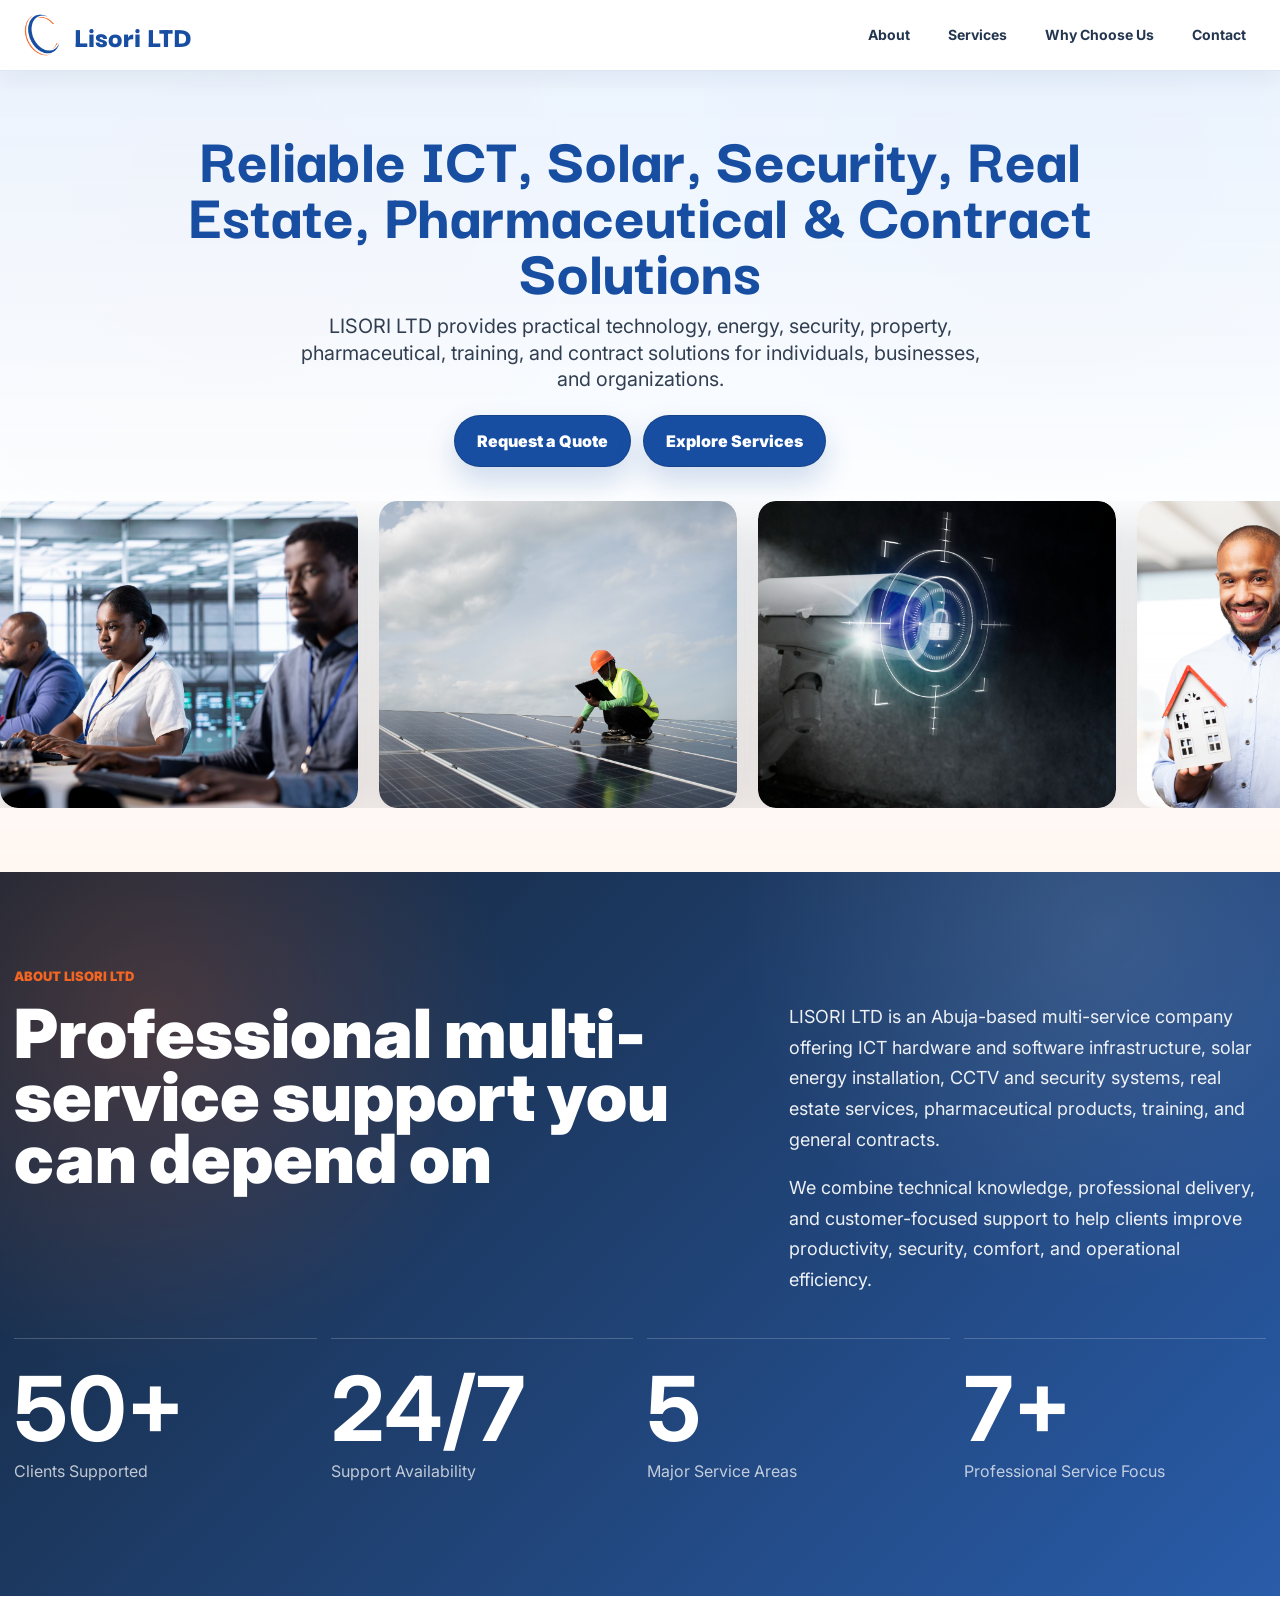
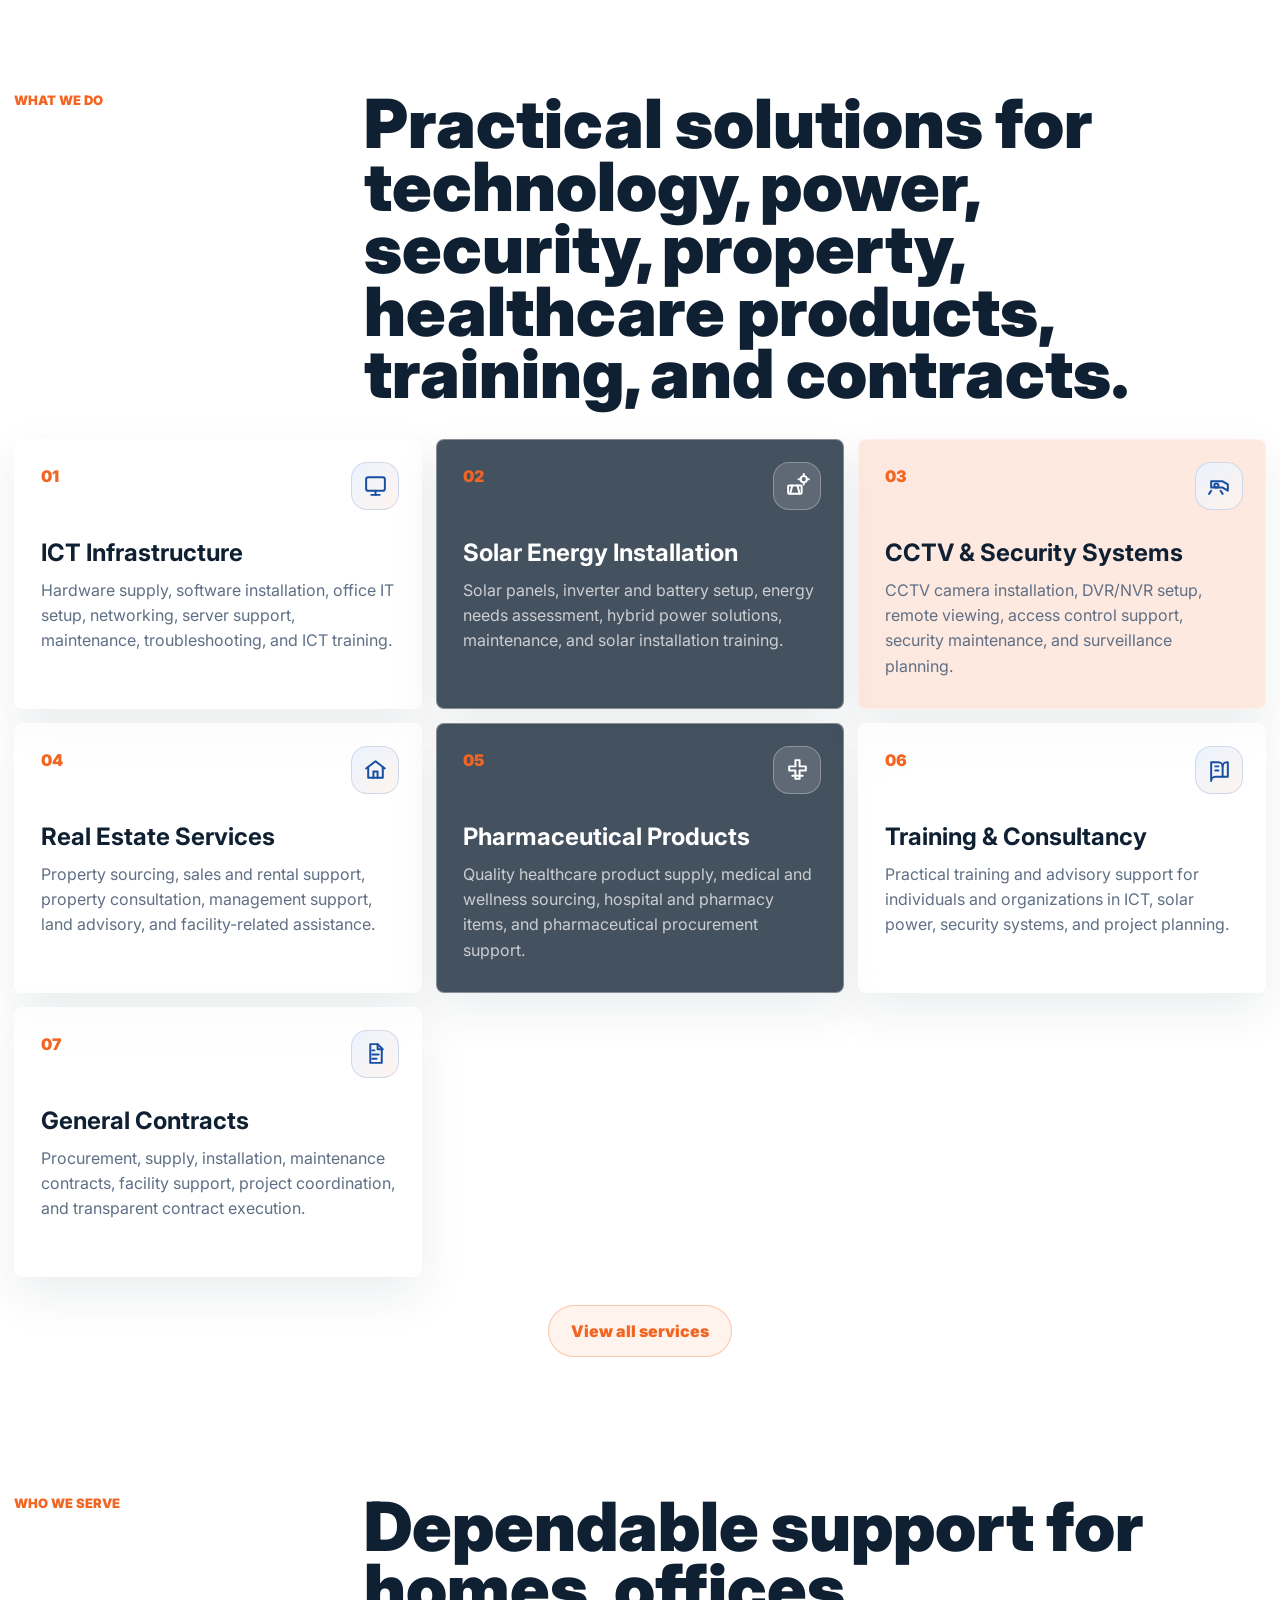
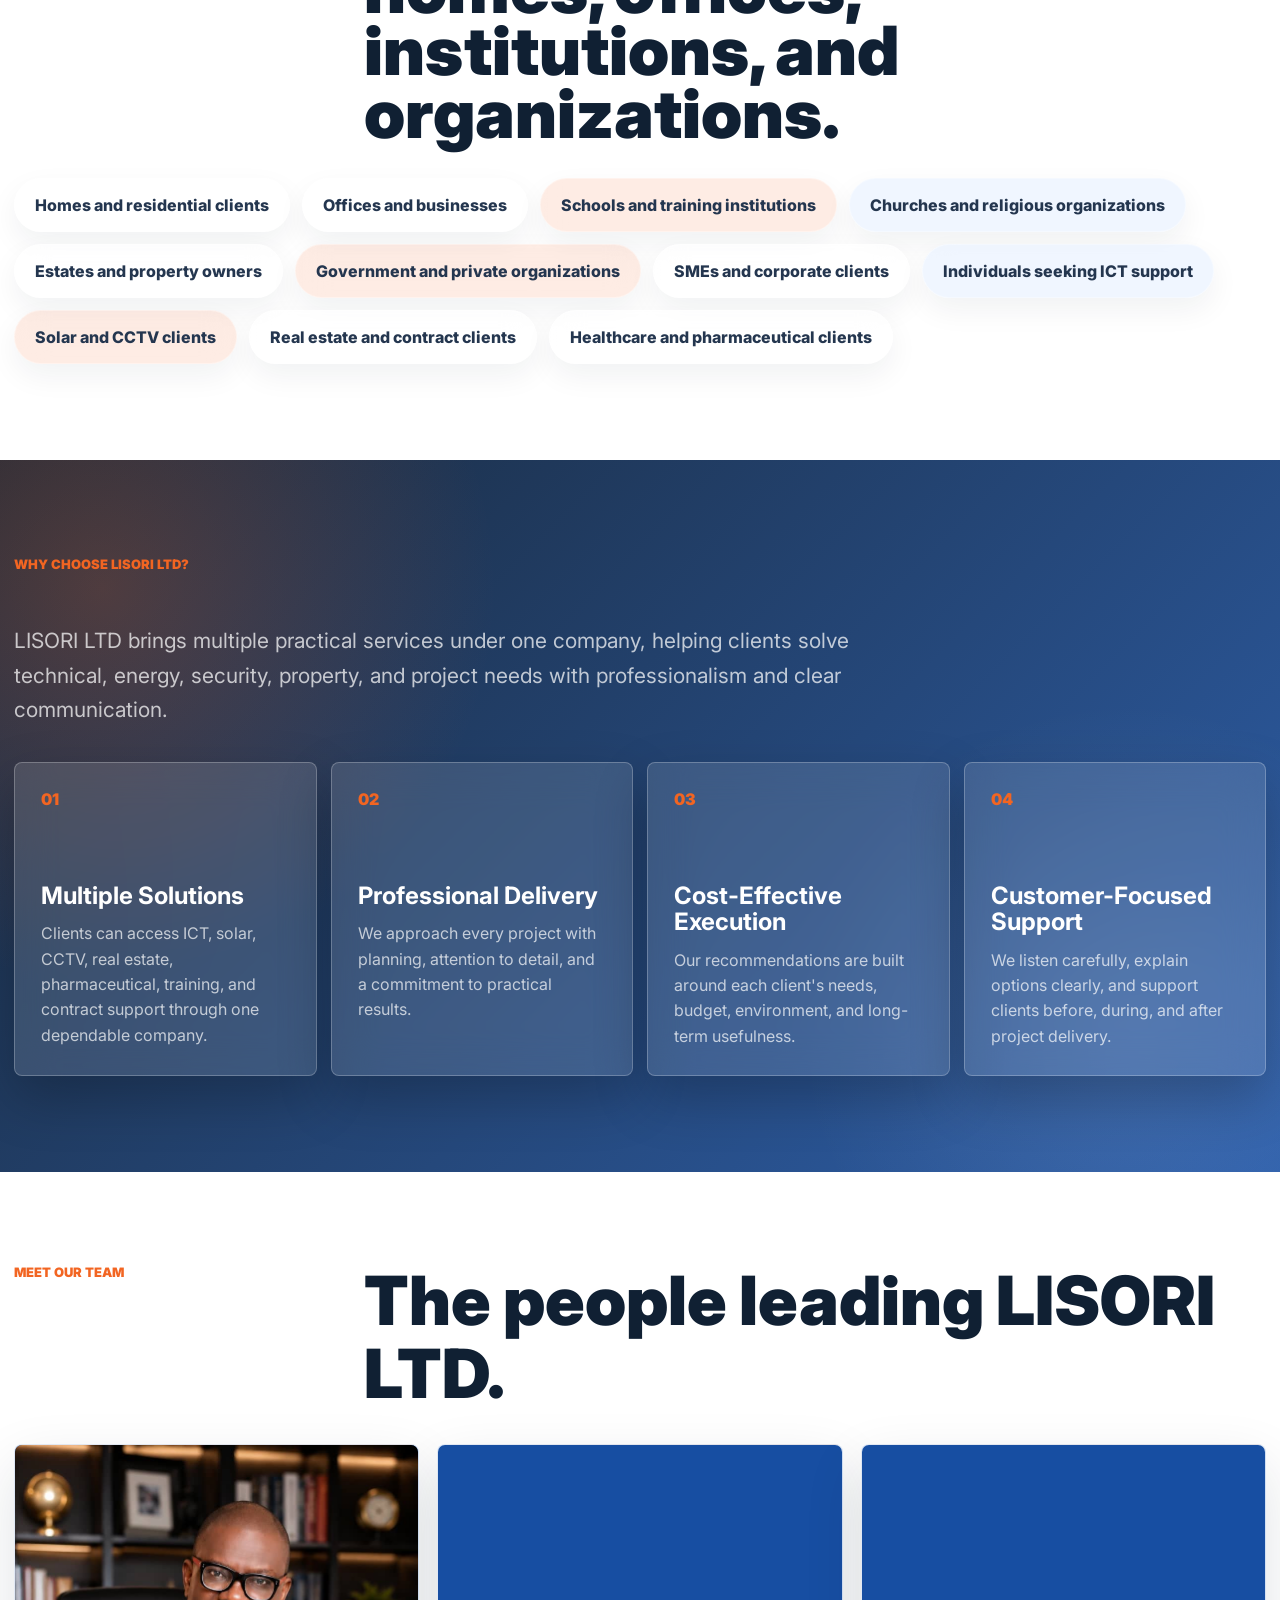
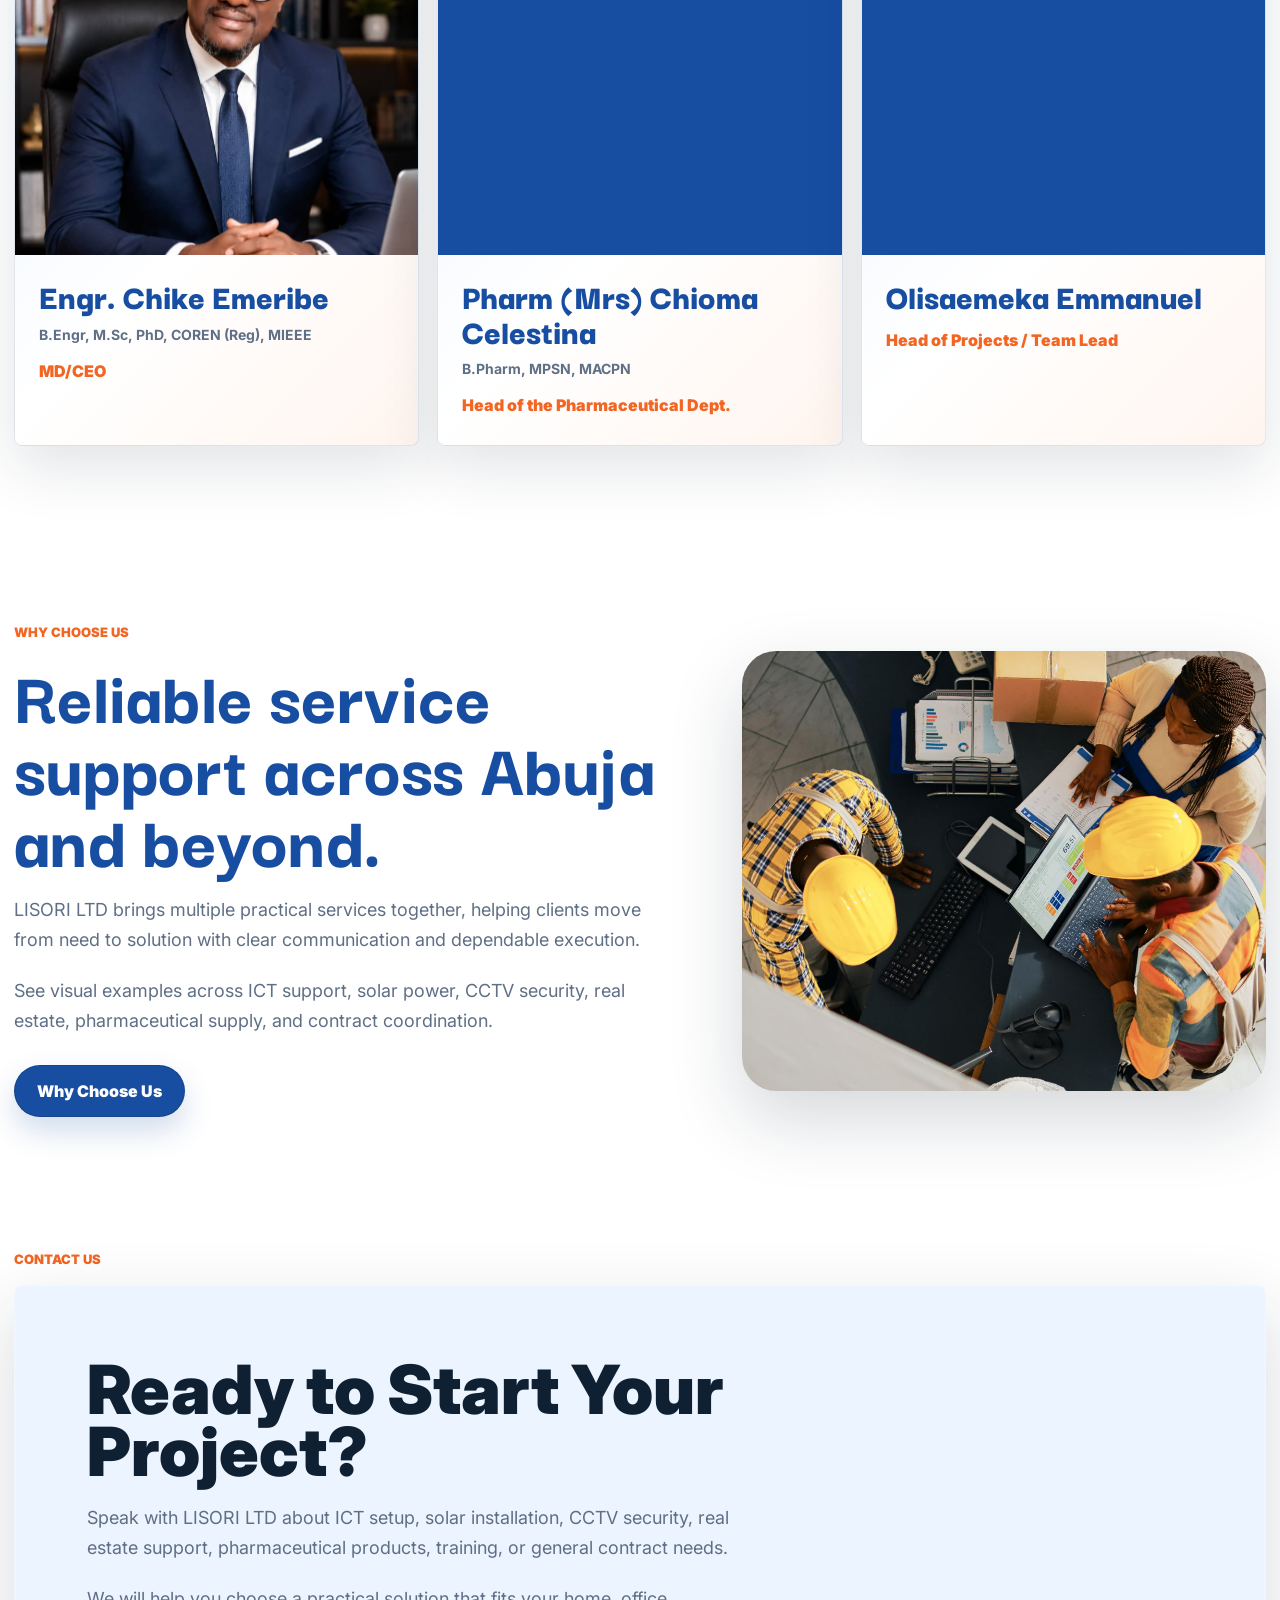
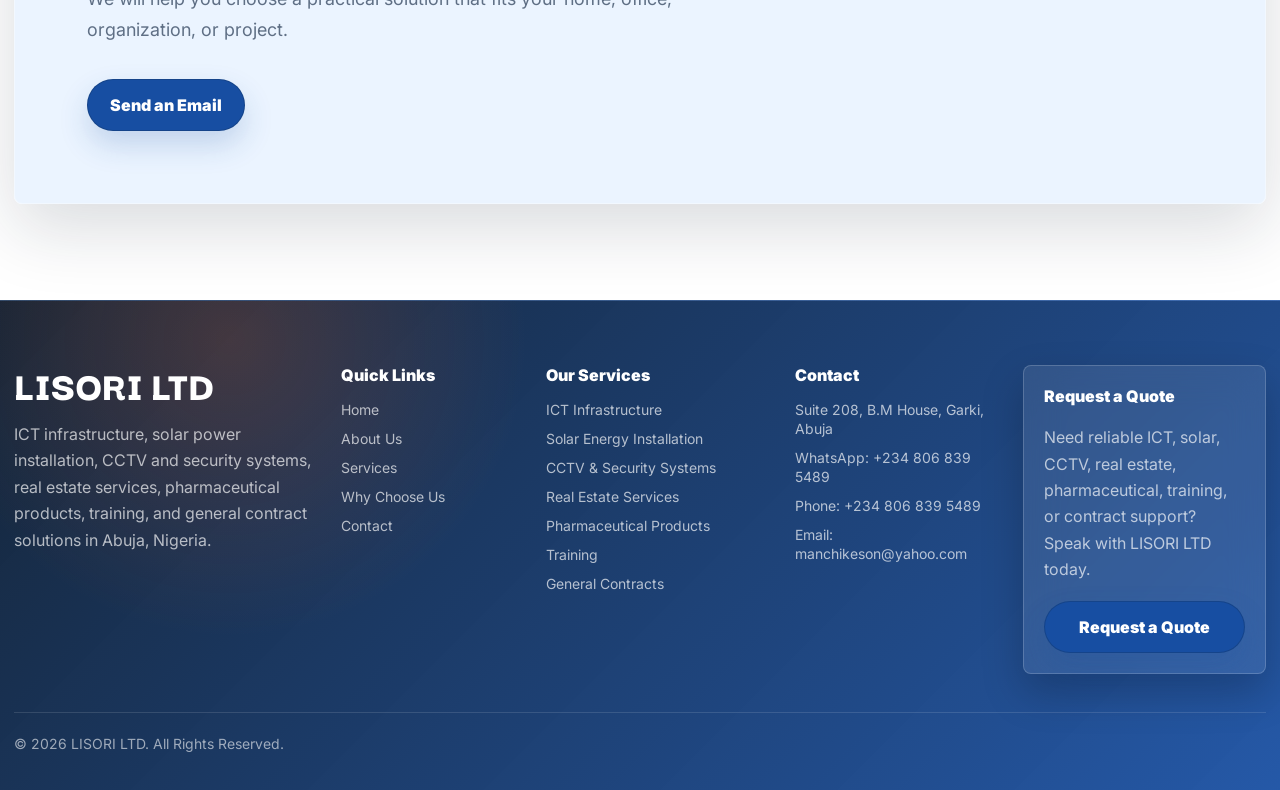
==== commit 5ed3330b: "Add team and pharmaceutical services updates" ====
--- a/index.html
+++ b/index.html
@@ -4,7 +4,7 @@
   <meta charset="UTF-8">
   <meta name="viewport" content="width=device-width, initial-scale=1.0">
   <title>LISORI LTD | ICT, Solar, CCTV, Real Estate &amp; Contracts</title>
-  <meta name="description" content="LISORI LTD provides ICT infrastructure, solar power installation, CCTV security systems, real estate services, training, and general contract solutions in Abuja, Nigeria.">
+  <meta name="description" content="LISORI LTD provides ICT infrastructure, solar power installation, CCTV security systems, real estate services, pharmaceutical products, training, and general contract solutions in Abuja, Nigeria.">
   <link rel="canonical" href="https://lisoriltd.com/">
   <meta name="robots" content="index, follow">
   <meta name="theme-color" content="#174EA2">
@@ -14,11 +14,11 @@
   <meta property="og:type" content="website">
   <meta property="og:url" content="https://lisoriltd.com/">
   <meta property="og:title" content="LISORI LTD | ICT, Solar, CCTV, Real Estate &amp; Contracts">
-  <meta property="og:description" content="ICT infrastructure, solar power installation, CCTV security systems, real estate services, training, and general contract solutions in Abuja, Nigeria.">
+  <meta property="og:description" content="ICT infrastructure, solar power installation, CCTV security systems, real estate services, pharmaceutical products, training, and general contract solutions in Abuja, Nigeria.">
   <meta property="og:image" content="https://lisoriltd.com/assets/118154.jpg">
   <meta name="twitter:card" content="summary_large_image">
   <meta name="twitter:title" content="LISORI LTD | ICT, Solar, CCTV, Real Estate &amp; Contracts">
-  <meta name="twitter:description" content="ICT infrastructure, solar power installation, CCTV security systems, real estate services, training, and general contract solutions in Abuja, Nigeria.">
+  <meta name="twitter:description" content="ICT infrastructure, solar power installation, CCTV security systems, real estate services, pharmaceutical products, training, and general contract solutions in Abuja, Nigeria.">
   <meta name="twitter:image" content="https://lisoriltd.com/assets/118154.jpg">
   <link rel="preconnect" href="https://fonts.googleapis.com">
   <link rel="preconnect" href="https://fonts.gstatic.com" crossorigin>
@@ -33,7 +33,7 @@
       "name": "LISORI LTD",
       "url": "https://lisoriltd.com/",
       "image": "https://lisoriltd.com/assets/118154.jpg",
-      "description": "Multi-service solutions company providing ICT infrastructure, solar power installation, CCTV security systems, real estate services, training, and general contract solutions.",
+      "description": "Multi-service solutions company providing ICT infrastructure, solar power installation, CCTV security systems, real estate services, pharmaceutical products, training, and general contract solutions.",
       "telephone": "+2348068395489",
       "email": "manchikeson@yahoo.com",
       "address": {
@@ -49,6 +49,7 @@
         "Solar Energy Power Installation",
         "CCTV Camera and Security Installation",
         "Real Estate Services",
+        "Pharmaceutical Products and Services",
         "General Contracts",
         "Training and Consultancy"
       ]
@@ -81,9 +82,9 @@
     <section class="hero hero-led">
       <div class="hero-copy reveal">
         <h1>
-          <span>Reliable ICT, Solar, Security, Real Estate &amp; Contract Solutions</span>
+          <span>Reliable ICT, Solar, Security, Real Estate, Pharmaceutical &amp; Contract Solutions</span>
         </h1>
-        <p class="hero-text">LISORI LTD provides practical technology, energy, security, property, training, and contract solutions for individuals, businesses, and organizations.</p>
+        <p class="hero-text">LISORI LTD provides practical technology, energy, security, property, pharmaceutical, training, and contract solutions for individuals, businesses, and organizations.</p>
         <div class="hero-actions">
           <a class="button button-primary" href="mailto:manchikeson@yahoo.com?subject=Quote%20Request%20for%20LISORI%20LTD&body=Hello%20LISORI%20LTD%2C%0A%0AI%20would%20like%20to%20request%20a%20quote.%0A%0AName%3A%0APhone%3A%0ALocation%3A%0AService%20needed%3A%0AMessage%3A">
             Request a Quote
@@ -109,6 +110,9 @@
           <figure class="hero-led-card">
             <img src="assets/Consultant.jpg" alt="Contract and project support team reviewing plans on site" loading="lazy" decoding="async">
           </figure>
+          <figure class="hero-led-card">
+            <img src="assets/Pharm.jpg" alt="Pharmaceutical products and healthcare support services" loading="lazy" decoding="async">
+          </figure>
           <figure class="hero-led-card" aria-hidden="true">
             <img src="assets/118154.jpg" alt="" loading="lazy" decoding="async">
           </figure>
@@ -123,6 +127,9 @@
           </figure>
           <figure class="hero-led-card" aria-hidden="true">
             <img src="assets/Consultant.jpg" alt="" loading="lazy" decoding="async">
+          </figure>
+          <figure class="hero-led-card" aria-hidden="true">
+            <img src="assets/Pharm.jpg" alt="" loading="lazy" decoding="async">
           </figure>
         </div>
       </div>
@@ -134,7 +141,7 @@
         <div class="intro-grid">
           <h2 class="reveal">Professional multi-service support you can depend on</h2>
           <div class="intro-copy reveal">
-            <p>LISORI LTD is an Abuja-based multi-service company offering ICT hardware and software infrastructure, solar energy installation, CCTV and security systems, real estate services, training, and general contracts.</p>
+            <p>LISORI LTD is an Abuja-based multi-service company offering ICT hardware and software infrastructure, solar energy installation, CCTV and security systems, real estate services, pharmaceutical products, training, and general contracts.</p>
             <p>We combine technical knowledge, professional delivery, and customer-focused support to help clients improve productivity, security, comfort, and operational efficiency.</p>
           </div>
         </div>
@@ -163,7 +170,7 @@
     <section class="services section-pad" id="services">
       <div class="section-heading reveal">
         <p class="section-label">What We Do</p>
-        <h2>Practical solutions for technology, power, security, property, training, and contracts.</h2>
+        <h2>Practical solutions for technology, power, security, property, healthcare products, training, and contracts.</h2>
       </div>
 
       <div class="service-grid">
@@ -224,13 +231,24 @@
         <article class="service-card service-card-static reveal">
           <span class="service-icon" aria-hidden="true">
             <svg viewBox="0 0 24 24" focusable="false">
+              <path d="M10 3h4v6h6v4h-6v8h-4v-8H4V9h6z"></path>
+              <path d="M7 18h10"></path>
+            </svg>
+          </span>
+          <span class="service-number">05</span>
+          <h3>Pharmaceutical Products</h3>
+          <p>Quality healthcare product supply, medical and wellness sourcing, hospital and pharmacy items, and pharmaceutical procurement support.</p>
+        </article>
+        <article class="service-card service-card-static reveal">
+          <span class="service-icon" aria-hidden="true">
+            <svg viewBox="0 0 24 24" focusable="false">
               <path d="M4 5h7a4 4 0 0 1 4 4v10H8a4 4 0 0 0-4 4z"></path>
               <path d="M15 9a4 4 0 0 1 4-4h1v14h-5"></path>
               <path d="M8 9h3"></path>
               <path d="M8 13h3"></path>
             </svg>
           </span>
-          <span class="service-number">05</span>
+          <span class="service-number">06</span>
           <h3>Training &amp; Consultancy</h3>
           <p>Practical training and advisory support for individuals and organizations in ICT, solar power, security systems, and project planning.</p>
         </article>
@@ -244,7 +262,7 @@
               <path d="M9 9h2"></path>
             </svg>
           </span>
-          <span class="service-number">06</span>
+          <span class="service-number">07</span>
           <h3>General Contracts</h3>
           <p>Procurement, supply, installation, maintenance contracts, facility support, project coordination, and transparent contract execution.</p>
         </article>
@@ -272,6 +290,7 @@
         <span>Individuals seeking ICT support</span>
         <span>Solar and CCTV clients</span>
         <span>Real estate and contract clients</span>
+        <span>Healthcare and pharmaceutical clients</span>
       </div>
     </section>
 
@@ -286,7 +305,7 @@
         <article class="why-card reveal">
           <span>01</span>
           <h3>Multiple Solutions</h3>
-          <p>Clients can access ICT, solar, CCTV, real estate, training, and contract support through one dependable company.</p>
+          <p>Clients can access ICT, solar, CCTV, real estate, pharmaceutical, training, and contract support through one dependable company.</p>
         </article>
         <article class="why-card reveal">
           <span>02</span>
@@ -302,6 +321,47 @@
           <span>04</span>
           <h3>Customer-Focused Support</h3>
           <p>We listen carefully, explain options clearly, and support clients before, during, and after project delivery.</p>
+        </article>
+      </div>
+    </section>
+
+    <section class="team-section section-pad" aria-labelledby="team-title">
+      <div class="section-heading reveal">
+        <p class="section-label">Meet Our Team</p>
+        <h2 id="team-title">The people leading LISORI LTD.</h2>
+      </div>
+
+      <div class="team-grid reveal">
+        <article class="team-card">
+          <figure class="team-photo">
+            <img src="assets/team/Chike%20Emeribe,%20B.Engr.jpeg" alt="Engr. Chike Emeribe" loading="lazy" decoding="async">
+          </figure>
+          <div class="team-copy">
+            <h3>Engr. Chike Emeribe</h3>
+            <p class="team-credentials">B.Engr, M.Sc, PhD, COREN (Reg), MIEEE</p>
+            <p class="team-role">MD/CEO</p>
+          </div>
+        </article>
+
+        <article class="team-card">
+          <figure class="team-photo">
+            <img src="assets/team/Chioma%20Celestina.jpeg" alt="Pharm Mrs Chioma Celestina" loading="lazy" decoding="async">
+          </figure>
+          <div class="team-copy">
+            <h3>Pharm (Mrs) Chioma Celestina</h3>
+            <p class="team-credentials">B.Pharm, MPSN, MACPN</p>
+            <p class="team-role">Head of the Pharmaceutical Dept.</p>
+          </div>
+        </article>
+
+        <article class="team-card">
+          <figure class="team-photo">
+            <img src="assets/team/Olisa%20Emmanuel%20.jpeg" alt="Olisaemeka Emmanuel" loading="lazy" decoding="async">
+          </figure>
+          <div class="team-copy">
+            <h3>Olisaemeka Emmanuel</h3>
+            <p class="team-role">Head of Projects / Team Lead</p>
+          </div>
         </article>
       </div>
     </section>
@@ -311,7 +371,7 @@
         <p class="section-label">Why Choose Us</p>
         <h2>Reliable service support across Abuja and beyond.</h2>
         <p>LISORI LTD brings multiple practical services together, helping clients move from need to solution with clear communication and dependable execution.</p>
-        <p>See visual examples across ICT support, solar power, CCTV security, real estate, and contract coordination.</p>
+        <p>See visual examples across ICT support, solar power, CCTV security, real estate, pharmaceutical supply, and contract coordination.</p>
         <a class="button button-primary" href="work.html">Why Choose Us</a>
       </div>
       <figure class="work-preview-media reveal">
@@ -323,7 +383,7 @@
       <p class="section-label reveal">Contact Us</p>
       <div class="contact-panel reveal">
         <h2>Ready to Start Your Project?</h2>
-        <p>Speak with LISORI LTD about ICT setup, solar installation, CCTV security, real estate support, training, or general contract needs.</p>
+        <p>Speak with LISORI LTD about ICT setup, solar installation, CCTV security, real estate support, pharmaceutical products, training, or general contract needs.</p>
         <p>We will help you choose a practical solution that fits your home, office, organization, or project.</p>
         <div class="contact-actions">
           <a class="button button-primary" href="mailto:manchikeson@yahoo.com?subject=Service%20Enquiry%20for%20LISORI%20LTD&body=Hello%20LISORI%20LTD%2C%0A%0AI%20would%20like%20to%20make%20an%20enquiry%20about%20your%20services.%0A%0AName%3A%0APhone%3A%0ALocation%3A%0AService%20needed%3A%0AMessage%3A">Send an Email</a>
@@ -336,7 +396,7 @@
     <div class="footer-grid">
       <div class="footer-brand">
         <h2>LISORI LTD</h2>
-        <p>ICT infrastructure, solar power installation, CCTV and security systems, real estate services, training, and general contract solutions in Abuja, Nigeria.</p>
+        <p>ICT infrastructure, solar power installation, CCTV and security systems, real estate services, pharmaceutical products, training, and general contract solutions in Abuja, Nigeria.</p>
       </div>
 
       <div>
@@ -357,6 +417,7 @@
           <a href="services.html">Solar Energy Installation</a>
           <a href="services.html">CCTV &amp; Security Systems</a>
           <a href="services.html">Real Estate Services</a>
+          <a href="services.html">Pharmaceutical Products</a>
           <a href="services.html">Training</a>
           <a href="services.html">General Contracts</a>
         </nav>
@@ -366,15 +427,15 @@
         <h3>Contact</h3>
         <div class="footer-links">
           <span>Suite 208, B.M House, Garki, Abuja</span>
-          <a href="https://wa.me/2348068395489" target="_blank" rel="noopener">WhatsApp: 0806 839 5489</a>
-          <a href="tel:+2348068395489">Phone: 0806 839 5489</a>
+          <a href="https://wa.me/2348068395489" target="_blank" rel="noopener">WhatsApp: +234 806 839 5489</a>
+          <a href="tel:+2348068395489">Phone: +234 806 839 5489</a>
           <a href="mailto:manchikeson@yahoo.com">Email: manchikeson@yahoo.com</a>
         </div>
       </div>
 
       <div class="footer-cta">
         <h3>Request a Quote</h3>
-        <p>Need reliable ICT, solar, CCTV, real estate, training, or contract support? Speak with LISORI LTD today.</p>
+        <p>Need reliable ICT, solar, CCTV, real estate, pharmaceutical, training, or contract support? Speak with LISORI LTD today.</p>
         <a class="button button-primary" href="mailto:manchikeson@yahoo.com?subject=Quote%20Request%20for%20LISORI%20LTD&body=Hello%20LISORI%20LTD%2C%0A%0AI%20would%20like%20to%20request%20a%20quote.%0A%0AName%3A%0APhone%3A%0ALocation%3A%0AService%20needed%3A%0AMessage%3A">Request a Quote</a>
       </div>
     </div>
--- a/styles.css
+++ b/styles.css
@@ -1279,6 +1279,81 @@
   line-height: 1.58;
 }
 
+.team-section {
+  padding-top: 92px;
+}
+
+.team-section .section-heading h2 {
+  line-height: 1.08;
+}
+
+.team-grid {
+  display: grid;
+  grid-template-columns: repeat(3, 1fr);
+  gap: 18px;
+}
+
+.team-card {
+  overflow: hidden;
+  border: 1px solid rgba(23, 78, 162, 0.12);
+  border-radius: 8px;
+  background:
+    linear-gradient(135deg, rgba(234, 243, 255, 0.96), rgba(255, 255, 255, 0.96) 58%, rgba(255, 243, 236, 0.86));
+  box-shadow: 0 22px 58px rgba(16, 32, 51, 0.12);
+}
+
+.team-photo {
+  height: clamp(300px, 32vw, 420px);
+  margin: 0;
+  overflow: hidden;
+  background: var(--navy);
+}
+
+.team-photo img {
+  width: 100%;
+  height: 100%;
+  object-fit: cover;
+  object-position: center top;
+  transition: transform 360ms ease;
+}
+
+.team-card:hover .team-photo img {
+  transform: scale(1.04);
+}
+
+.team-copy {
+  min-height: 190px;
+  padding: 24px;
+}
+
+.team-copy h3 {
+  margin: 0 0 10px;
+  color: var(--navy);
+  font-family: "Darker Grotesque", "Inter", Arial, sans-serif;
+  font-size: clamp(28px, 3vw, 36px);
+  font-weight: 900;
+  line-height: 0.96;
+  letter-spacing: 0;
+}
+
+.team-credentials,
+.team-role {
+  margin: 0;
+  line-height: 1.5;
+}
+
+.team-credentials {
+  color: var(--muted);
+  font-size: 14px;
+  font-weight: 700;
+}
+
+.team-role {
+  margin-top: 14px;
+  color: var(--coral);
+  font-weight: 900;
+}
+
 .our-work-preview {
   display: grid;
   grid-template-columns: minmax(0, 0.95fr) minmax(360px, 0.75fr);
@@ -1671,6 +1746,7 @@
   .service-grid,
   .our-work-preview,
   .why-card-grid,
+  .team-grid,
   .trust-grid,
   .project-area-grid,
   .about-card-grid,
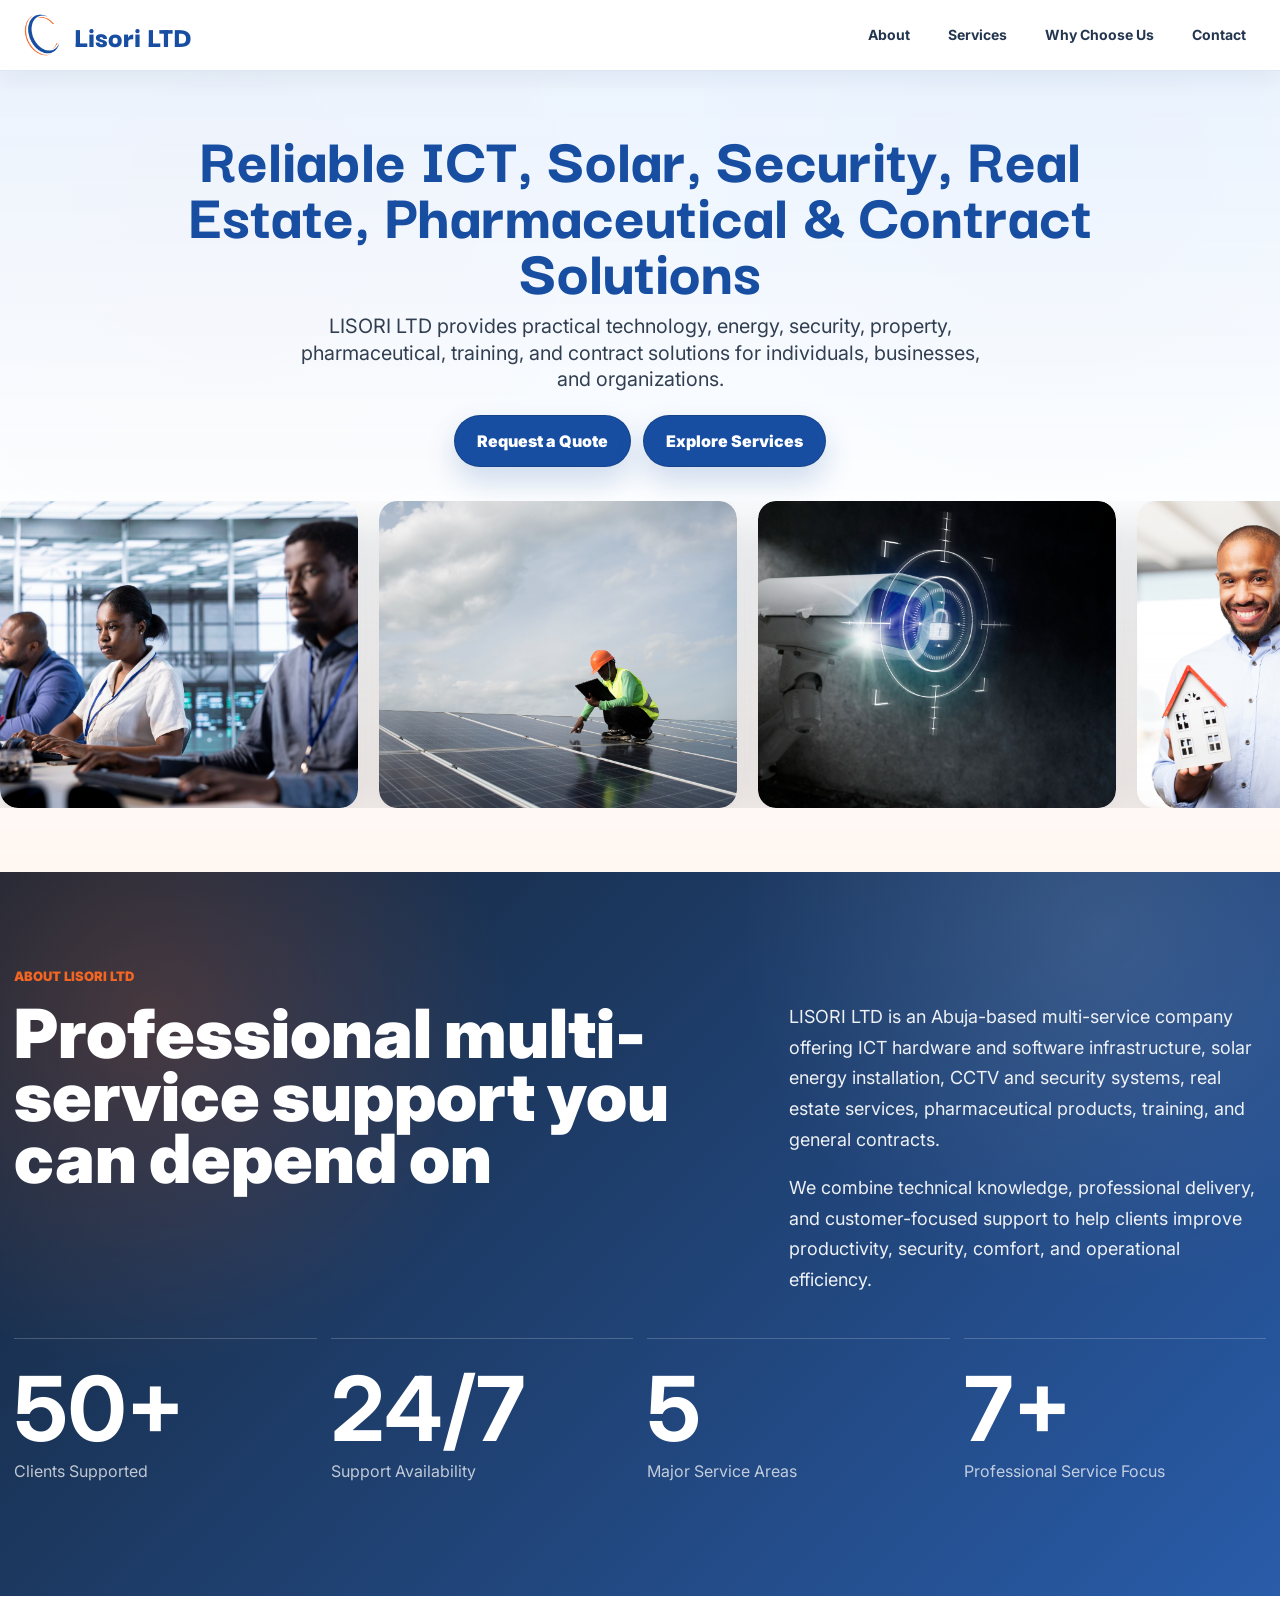
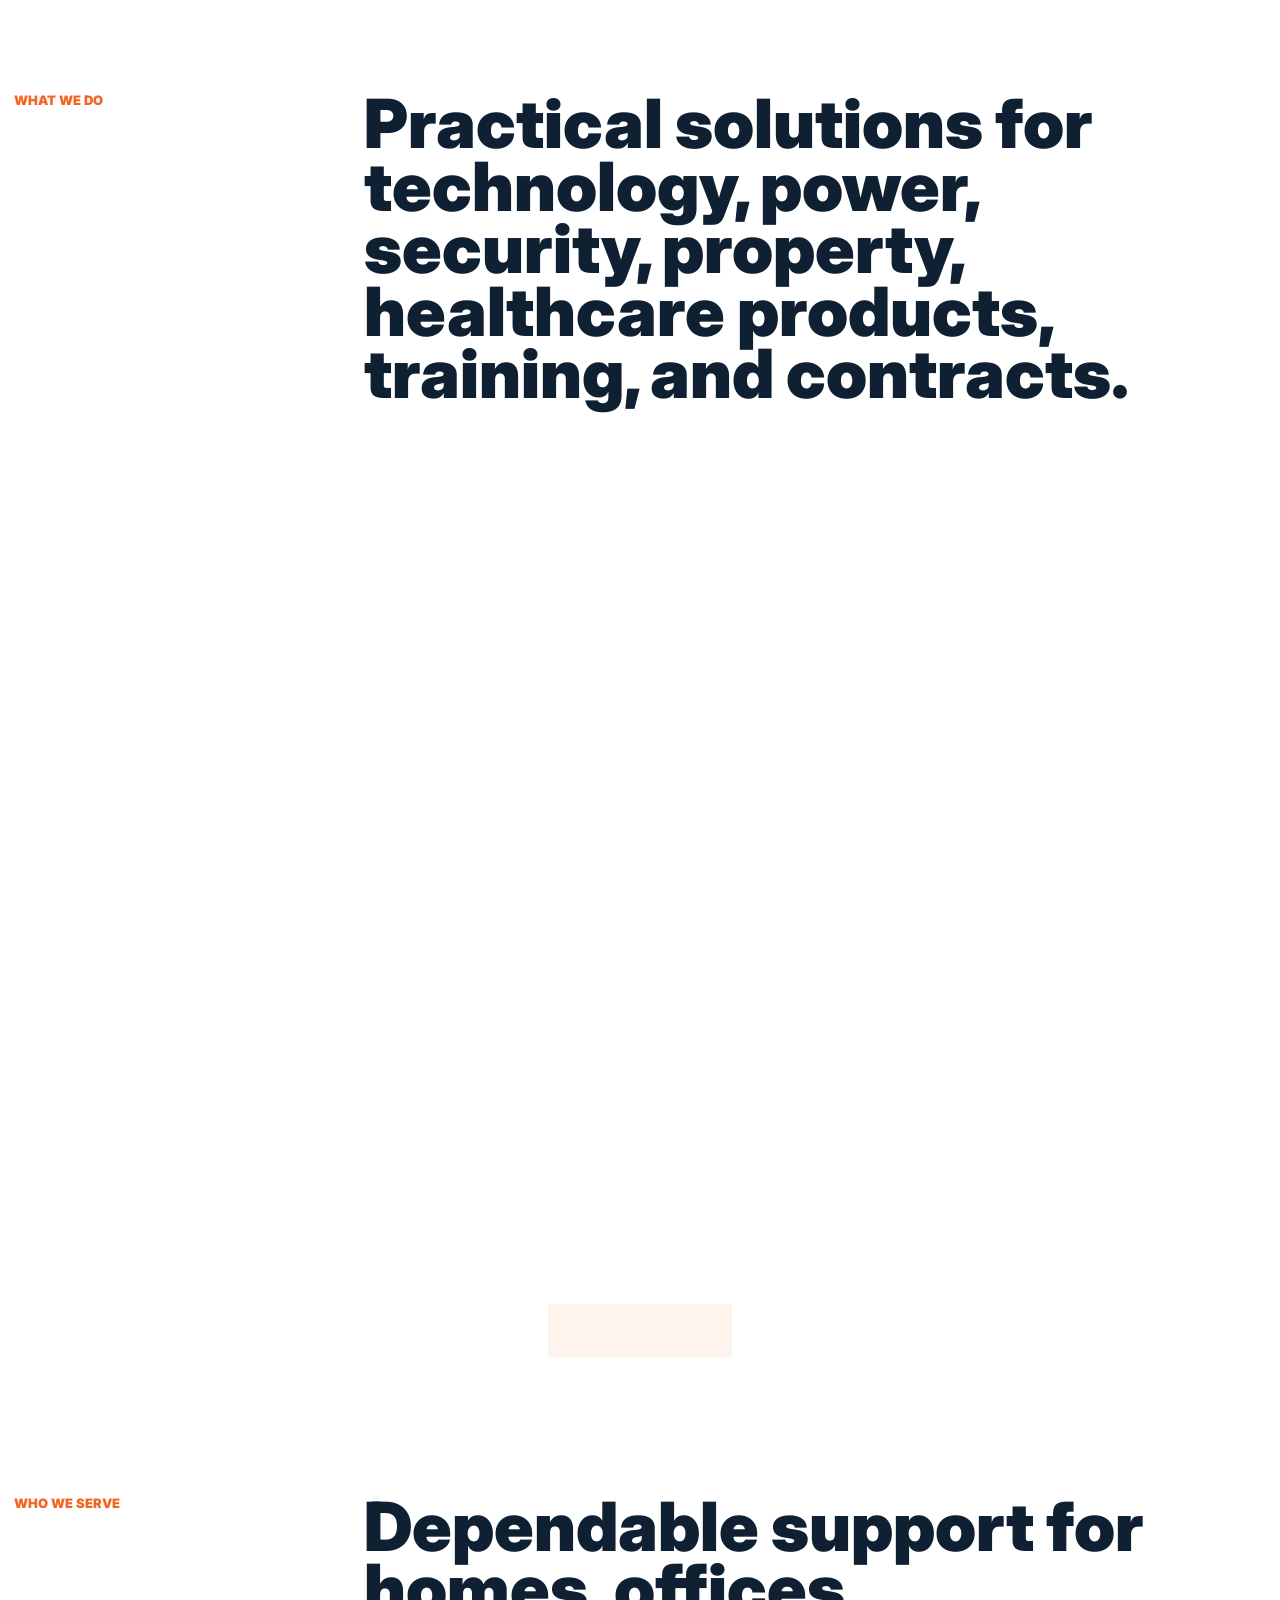
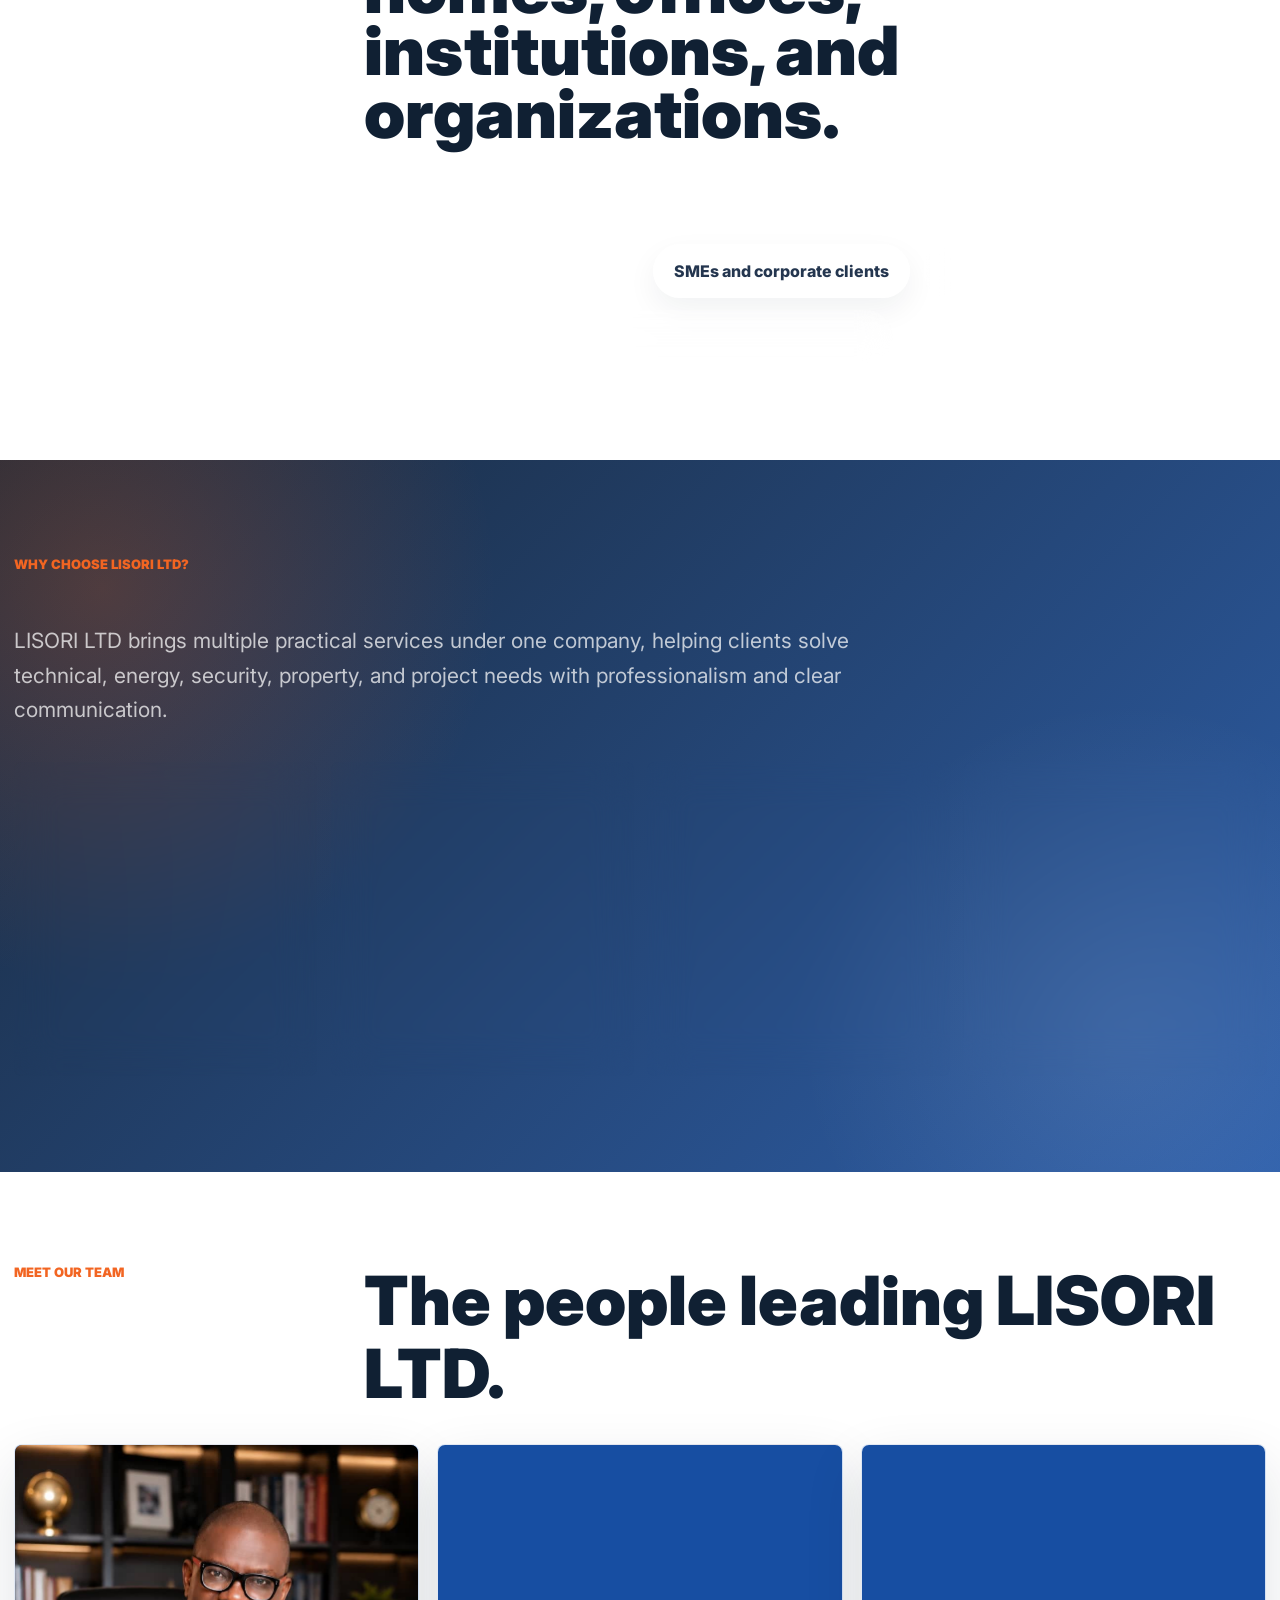
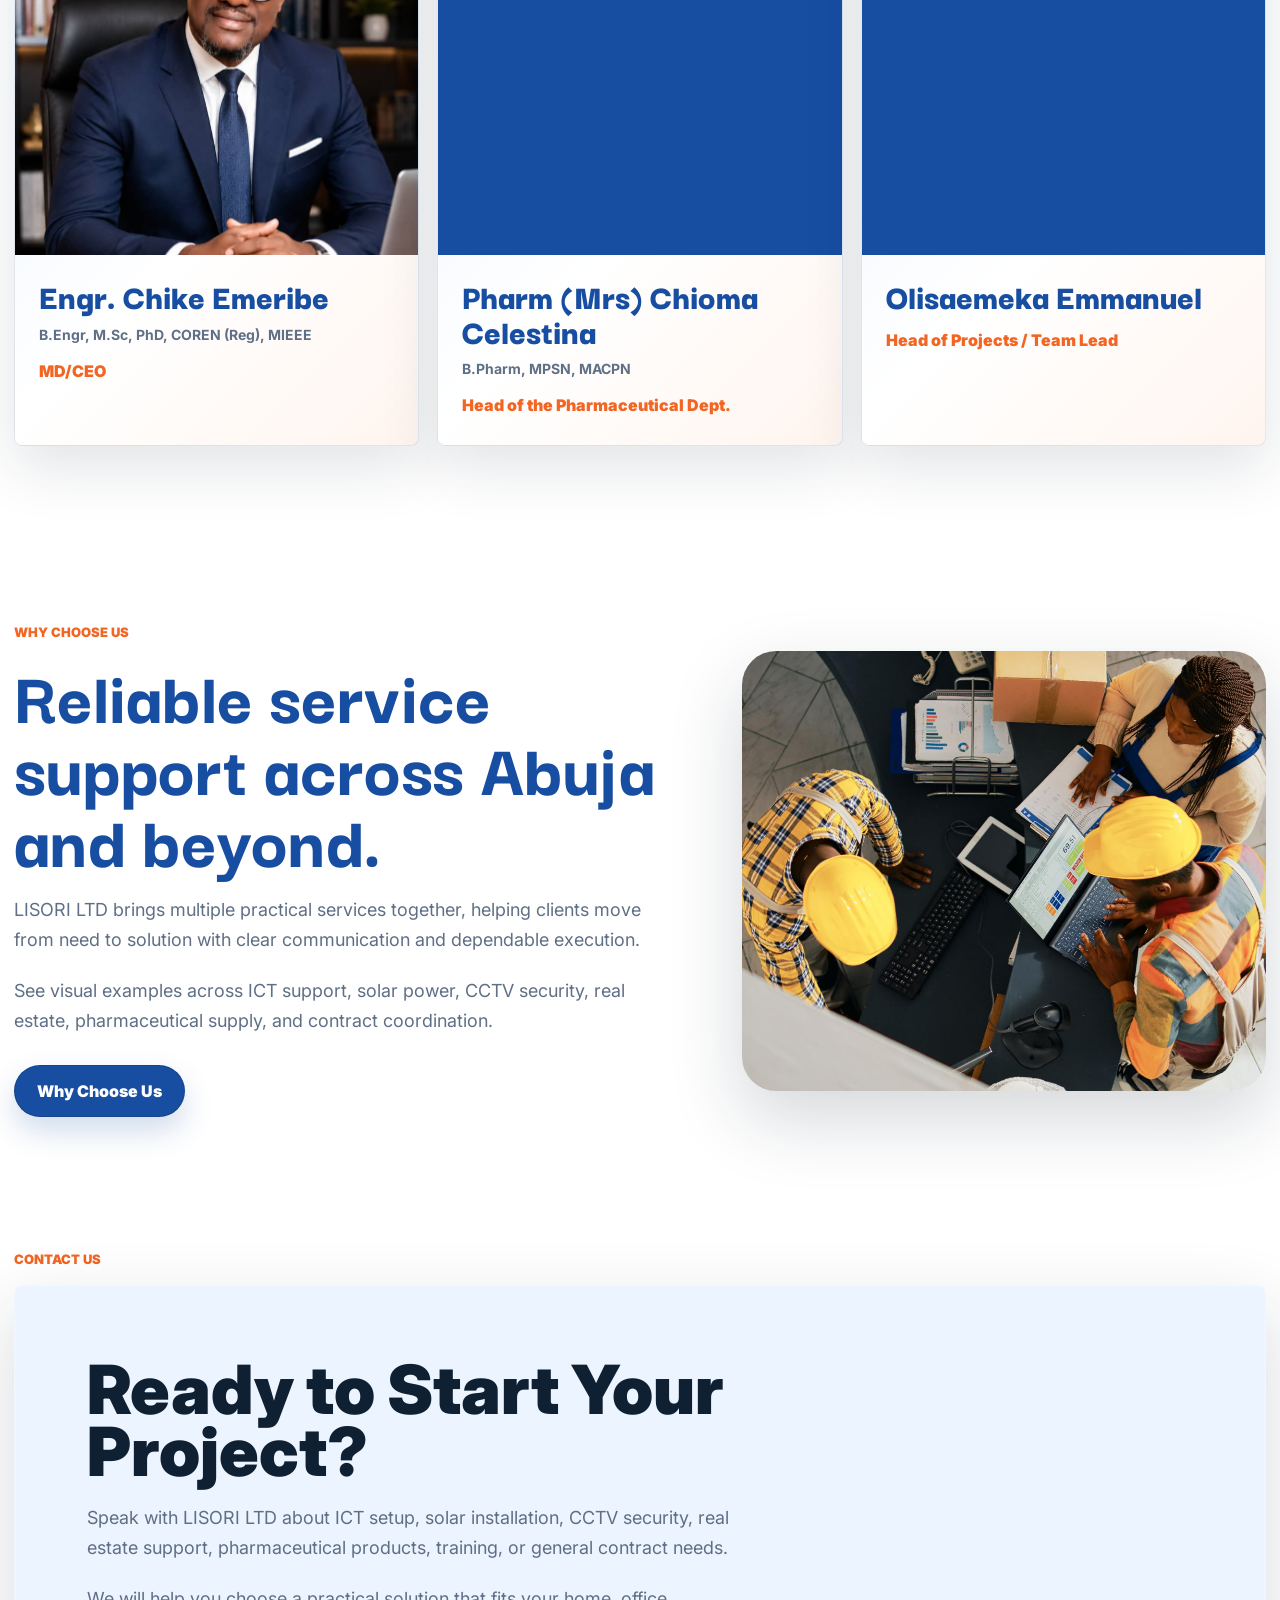
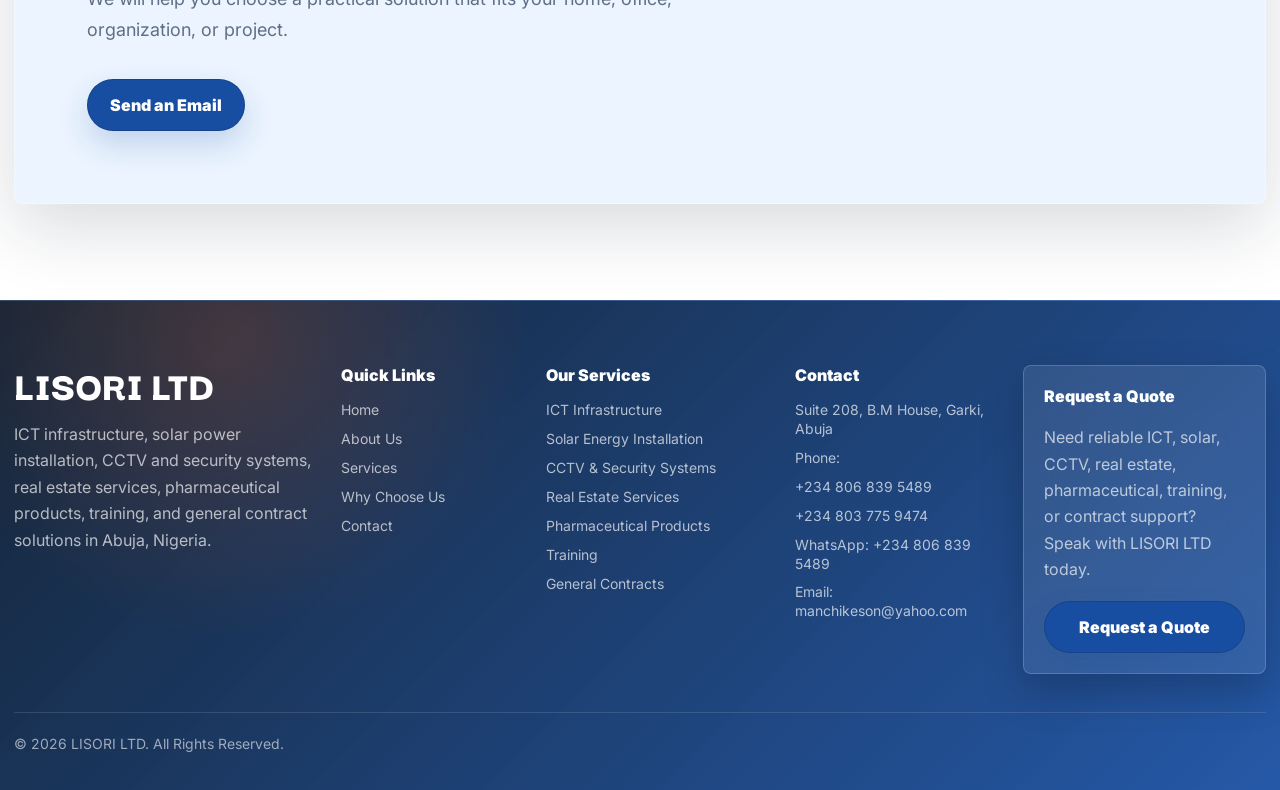
==== commit 317c8ba8: "Update contact phone numbers" ====
--- a/index.html
+++ b/index.html
@@ -427,8 +427,10 @@
         <h3>Contact</h3>
         <div class="footer-links">
           <span>Suite 208, B.M House, Garki, Abuja</span>
+          <span>Phone:</span>
+          <a href="tel:+2348068395489">+234 806 839 5489</a>
+          <a href="tel:+2348037759474">+234 803 775 9474</a>
           <a href="https://wa.me/2348068395489" target="_blank" rel="noopener">WhatsApp: +234 806 839 5489</a>
-          <a href="tel:+2348068395489">Phone: +234 806 839 5489</a>
           <a href="mailto:manchikeson@yahoo.com">Email: manchikeson@yahoo.com</a>
         </div>
       </div>
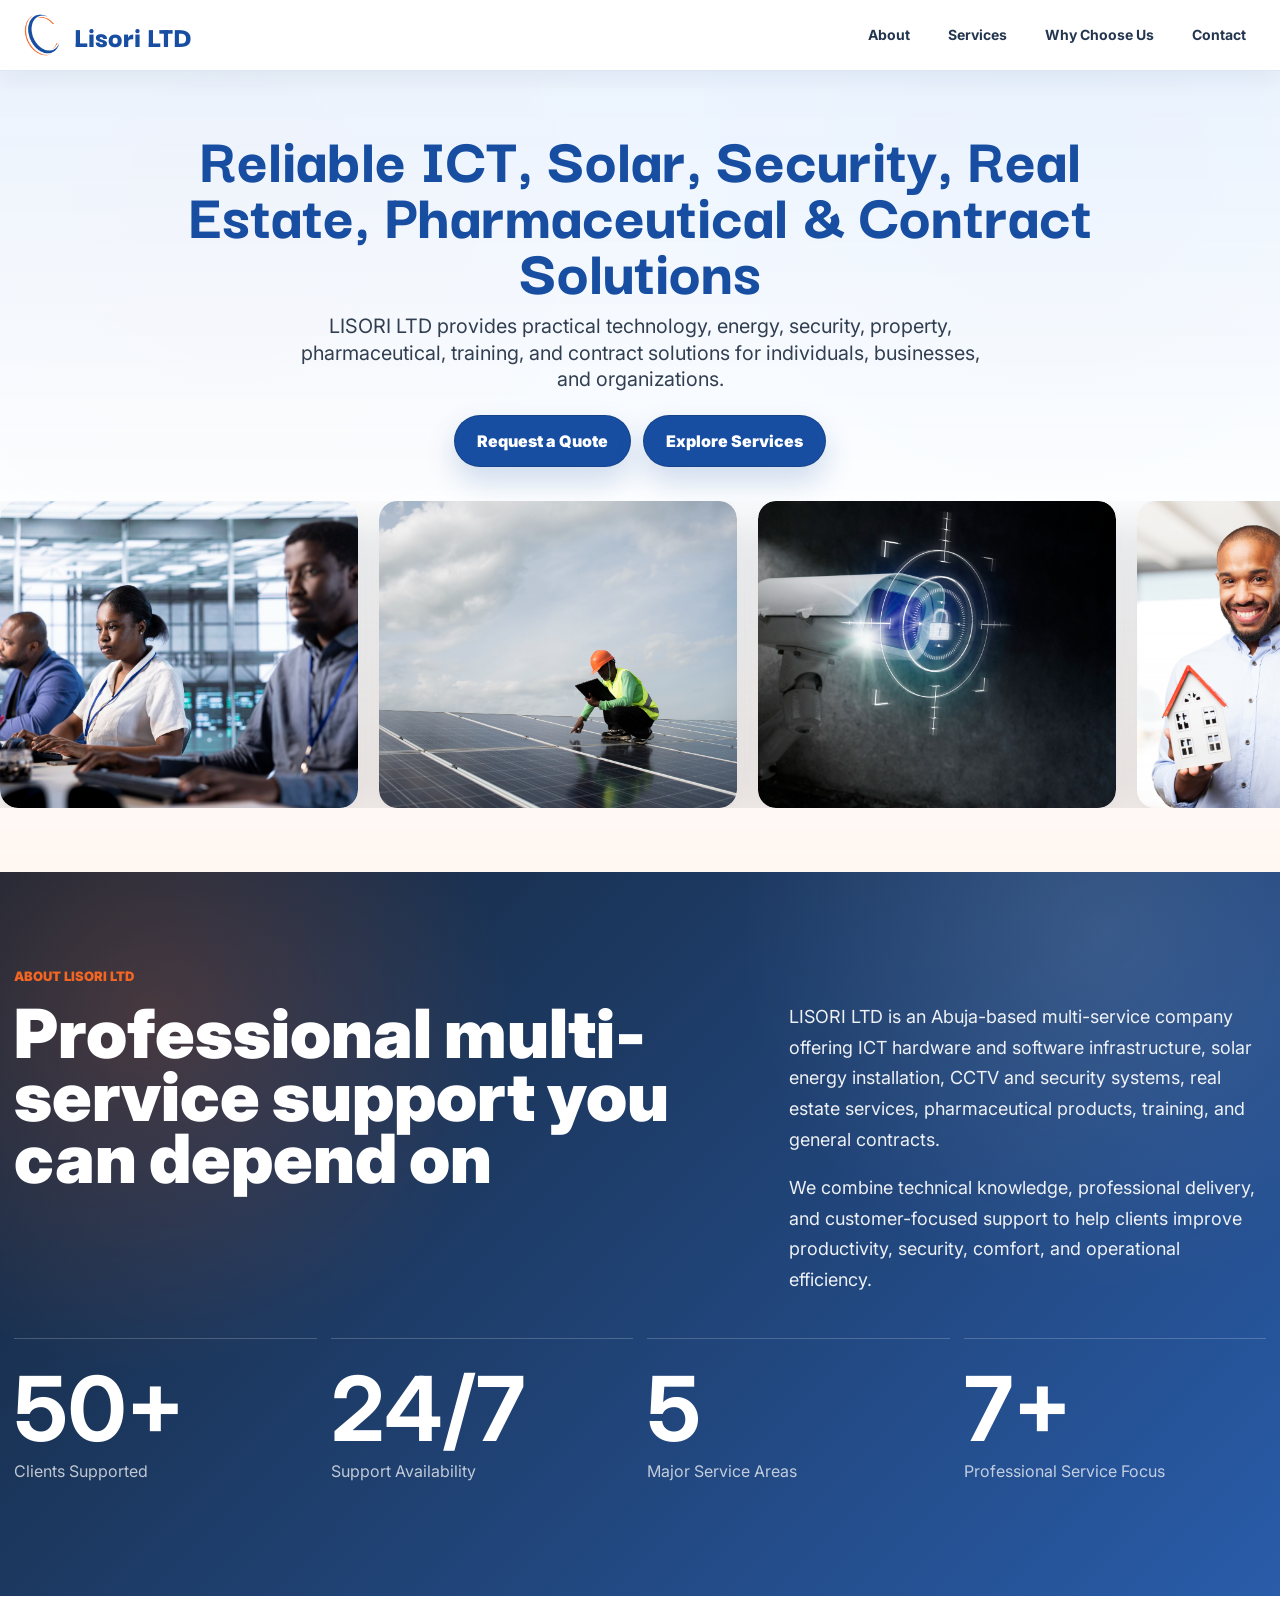
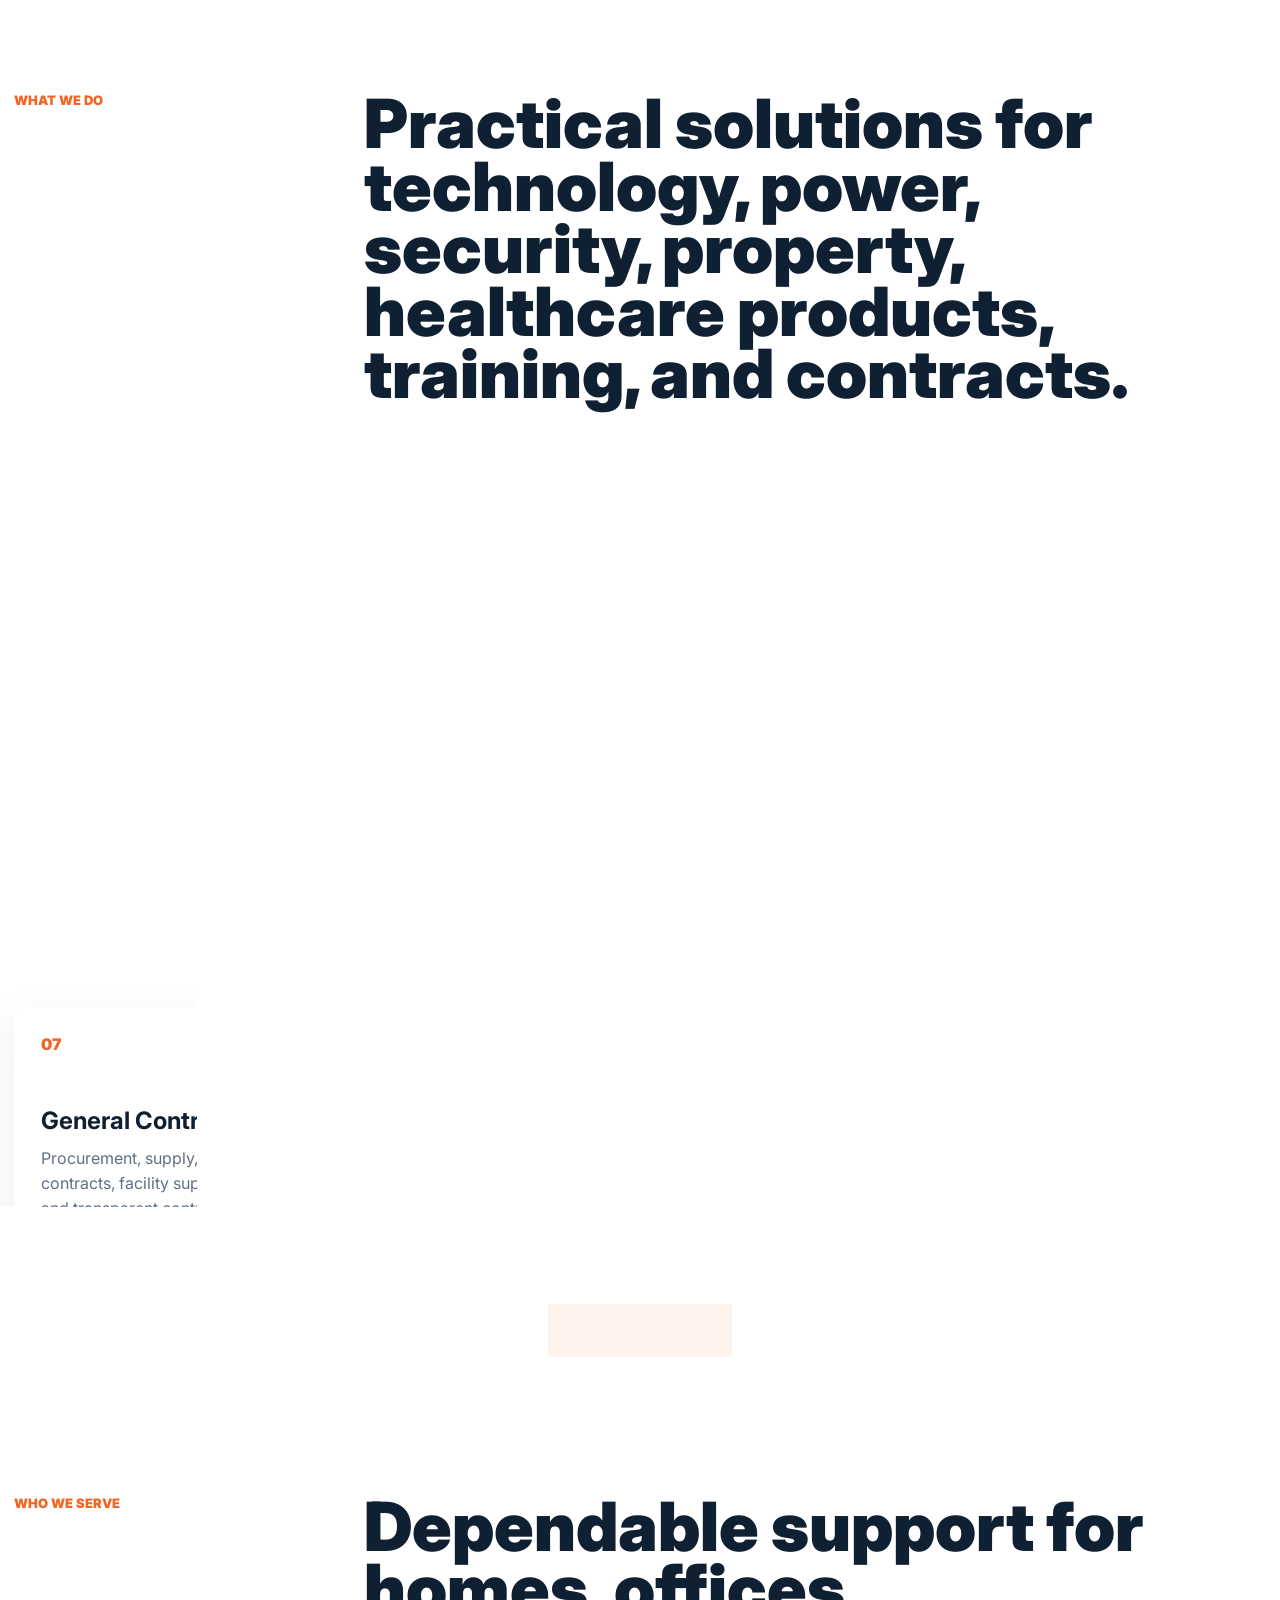
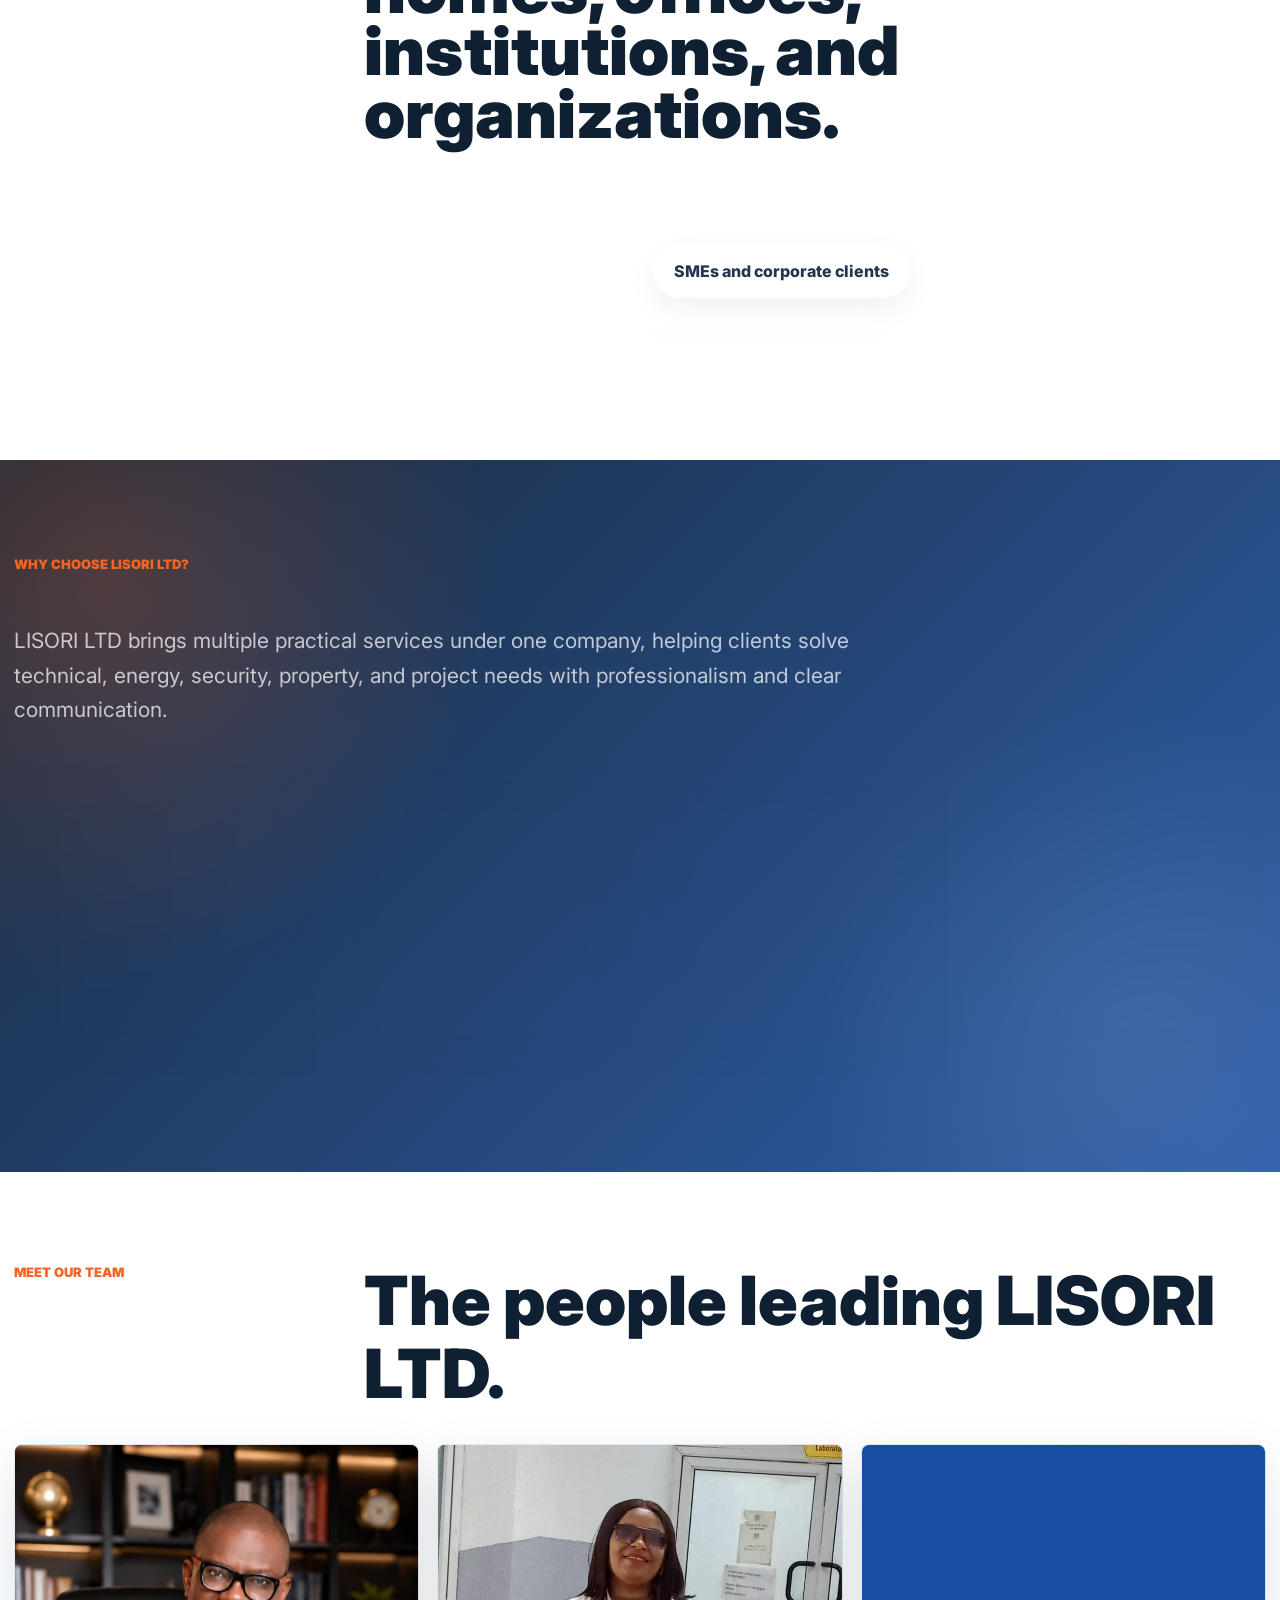
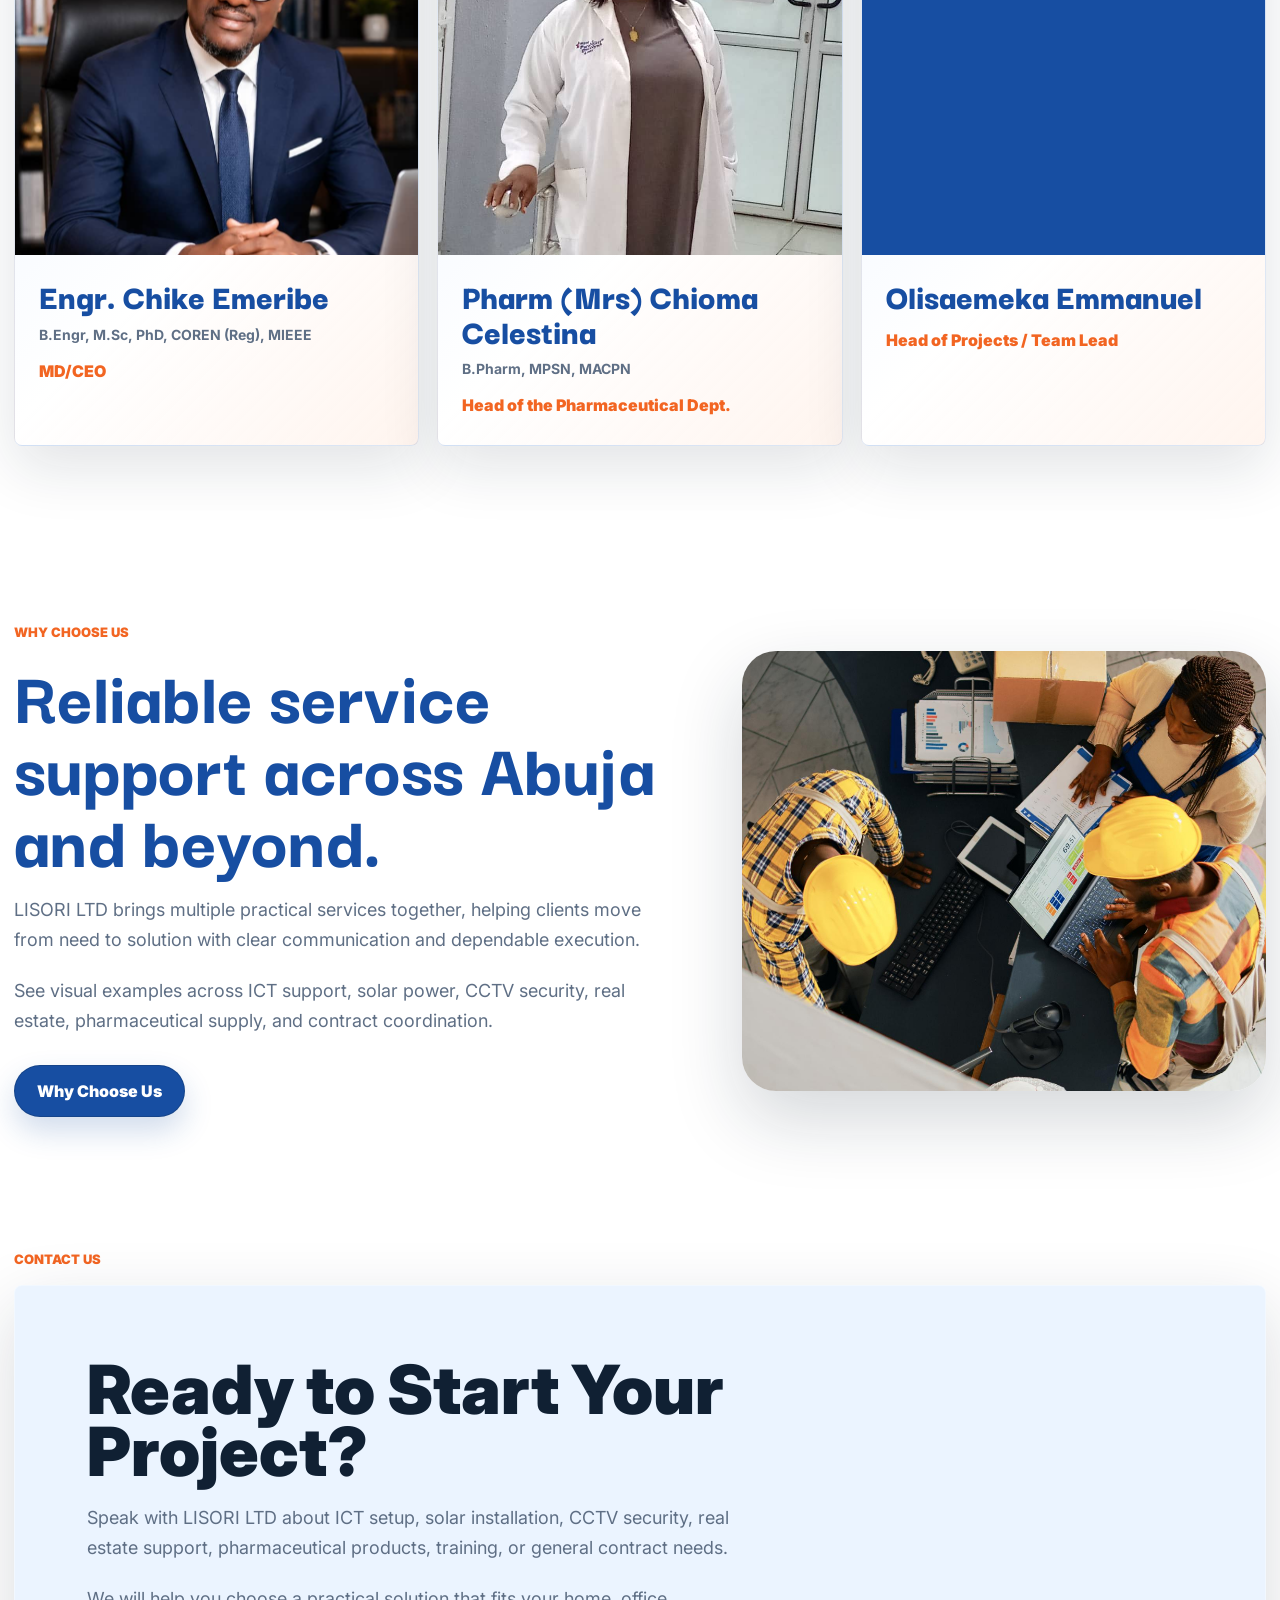
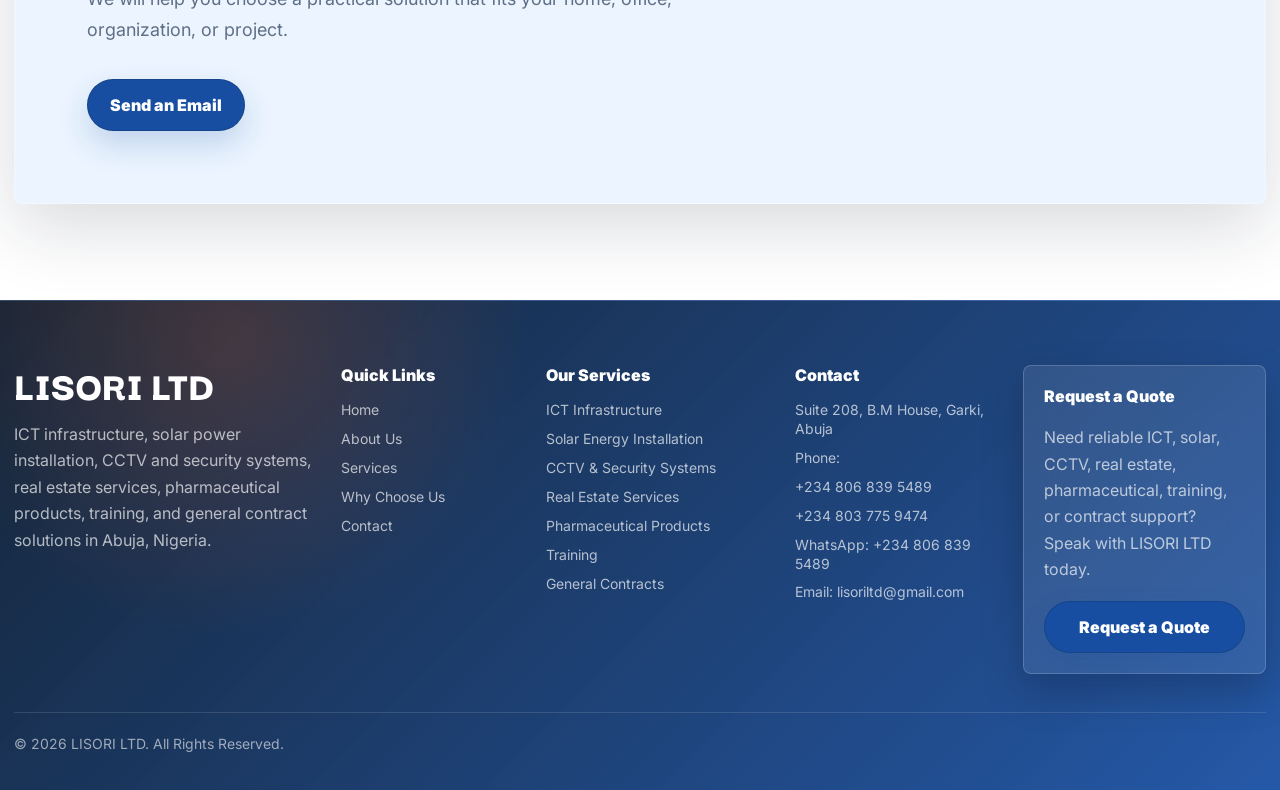
==== commit dd5b12d7: "Update contact email address" ====
--- a/index.html
+++ b/index.html
@@ -35,7 +35,7 @@
       "image": "https://lisoriltd.com/assets/118154.jpg",
       "description": "Multi-service solutions company providing ICT infrastructure, solar power installation, CCTV security systems, real estate services, pharmaceutical products, training, and general contract solutions.",
       "telephone": "+2348068395489",
-      "email": "manchikeson@yahoo.com",
+      "email": "lisoriltd@gmail.com",
       "address": {
         "@type": "PostalAddress",
         "streetAddress": "Suite 208, B.M House, Garki",
@@ -74,7 +74,7 @@
       <a href="services.html">Services</a>
       <a href="work.html">Why Choose Us</a>
       <a href="contact.html">Contact</a>
-      <a class="mobile-nav-cta" href="mailto:manchikeson@yahoo.com?subject=Quote%20Request%20for%20LISORI%20LTD&body=Hello%20LISORI%20LTD%2C%0A%0AI%20would%20like%20to%20request%20a%20quote.%0A%0AName%3A%0APhone%3A%0ALocation%3A%0AService%20needed%3A%0AMessage%3A">Request Quote</a>
+      <a class="mobile-nav-cta" href="mailto:lisoriltd@gmail.com?subject=Quote%20Request%20for%20LISORI%20LTD&body=Hello%20LISORI%20LTD%2C%0A%0AI%20would%20like%20to%20request%20a%20quote.%0A%0AName%3A%0APhone%3A%0ALocation%3A%0AService%20needed%3A%0AMessage%3A">Request Quote</a>
     </nav>
   </header>
 
@@ -86,7 +86,7 @@
         </h1>
         <p class="hero-text">LISORI LTD provides practical technology, energy, security, property, pharmaceutical, training, and contract solutions for individuals, businesses, and organizations.</p>
         <div class="hero-actions">
-          <a class="button button-primary" href="mailto:manchikeson@yahoo.com?subject=Quote%20Request%20for%20LISORI%20LTD&body=Hello%20LISORI%20LTD%2C%0A%0AI%20would%20like%20to%20request%20a%20quote.%0A%0AName%3A%0APhone%3A%0ALocation%3A%0AService%20needed%3A%0AMessage%3A">
+          <a class="button button-primary" href="mailto:lisoriltd@gmail.com?subject=Quote%20Request%20for%20LISORI%20LTD&body=Hello%20LISORI%20LTD%2C%0A%0AI%20would%20like%20to%20request%20a%20quote.%0A%0AName%3A%0APhone%3A%0ALocation%3A%0AService%20needed%3A%0AMessage%3A">
             Request a Quote
           </a>
           <a class="button button-primary" href="#services">Explore Services</a>
@@ -386,7 +386,7 @@
         <p>Speak with LISORI LTD about ICT setup, solar installation, CCTV security, real estate support, pharmaceutical products, training, or general contract needs.</p>
         <p>We will help you choose a practical solution that fits your home, office, organization, or project.</p>
         <div class="contact-actions">
-          <a class="button button-primary" href="mailto:manchikeson@yahoo.com?subject=Service%20Enquiry%20for%20LISORI%20LTD&body=Hello%20LISORI%20LTD%2C%0A%0AI%20would%20like%20to%20make%20an%20enquiry%20about%20your%20services.%0A%0AName%3A%0APhone%3A%0ALocation%3A%0AService%20needed%3A%0AMessage%3A">Send an Email</a>
+          <a class="button button-primary" href="mailto:lisoriltd@gmail.com?subject=Service%20Enquiry%20for%20LISORI%20LTD&body=Hello%20LISORI%20LTD%2C%0A%0AI%20would%20like%20to%20make%20an%20enquiry%20about%20your%20services.%0A%0AName%3A%0APhone%3A%0ALocation%3A%0AService%20needed%3A%0AMessage%3A">Send an Email</a>
         </div>
       </div>
     </section>
@@ -431,14 +431,14 @@
           <a href="tel:+2348068395489">+234 806 839 5489</a>
           <a href="tel:+2348037759474">+234 803 775 9474</a>
           <a href="https://wa.me/2348068395489" target="_blank" rel="noopener">WhatsApp: +234 806 839 5489</a>
-          <a href="mailto:manchikeson@yahoo.com">Email: manchikeson@yahoo.com</a>
+          <a href="mailto:lisoriltd@gmail.com">Email: lisoriltd@gmail.com</a>
         </div>
       </div>
 
       <div class="footer-cta">
         <h3>Request a Quote</h3>
         <p>Need reliable ICT, solar, CCTV, real estate, pharmaceutical, training, or contract support? Speak with LISORI LTD today.</p>
-        <a class="button button-primary" href="mailto:manchikeson@yahoo.com?subject=Quote%20Request%20for%20LISORI%20LTD&body=Hello%20LISORI%20LTD%2C%0A%0AI%20would%20like%20to%20request%20a%20quote.%0A%0AName%3A%0APhone%3A%0ALocation%3A%0AService%20needed%3A%0AMessage%3A">Request a Quote</a>
+        <a class="button button-primary" href="mailto:lisoriltd@gmail.com?subject=Quote%20Request%20for%20LISORI%20LTD&body=Hello%20LISORI%20LTD%2C%0A%0AI%20would%20like%20to%20request%20a%20quote.%0A%0AName%3A%0APhone%3A%0ALocation%3A%0AService%20needed%3A%0AMessage%3A">Request a Quote</a>
       </div>
     </div>
 
